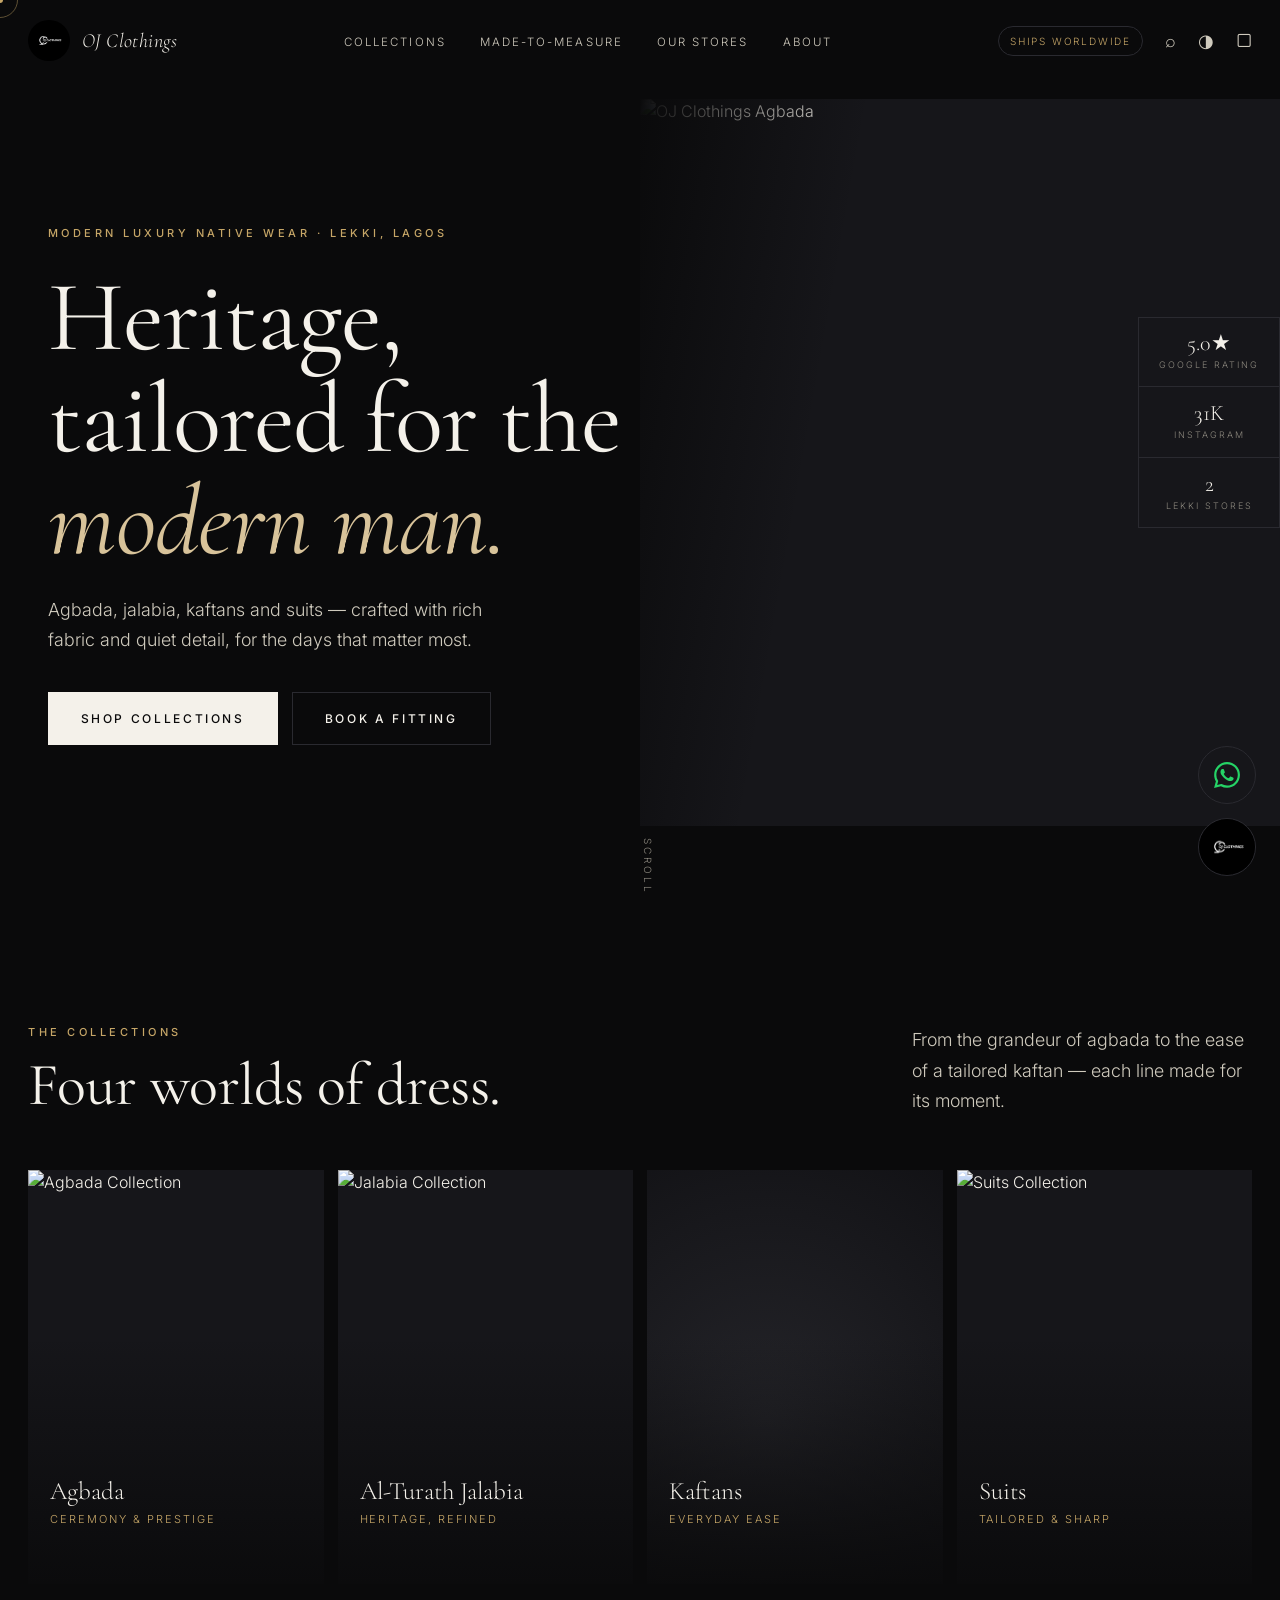
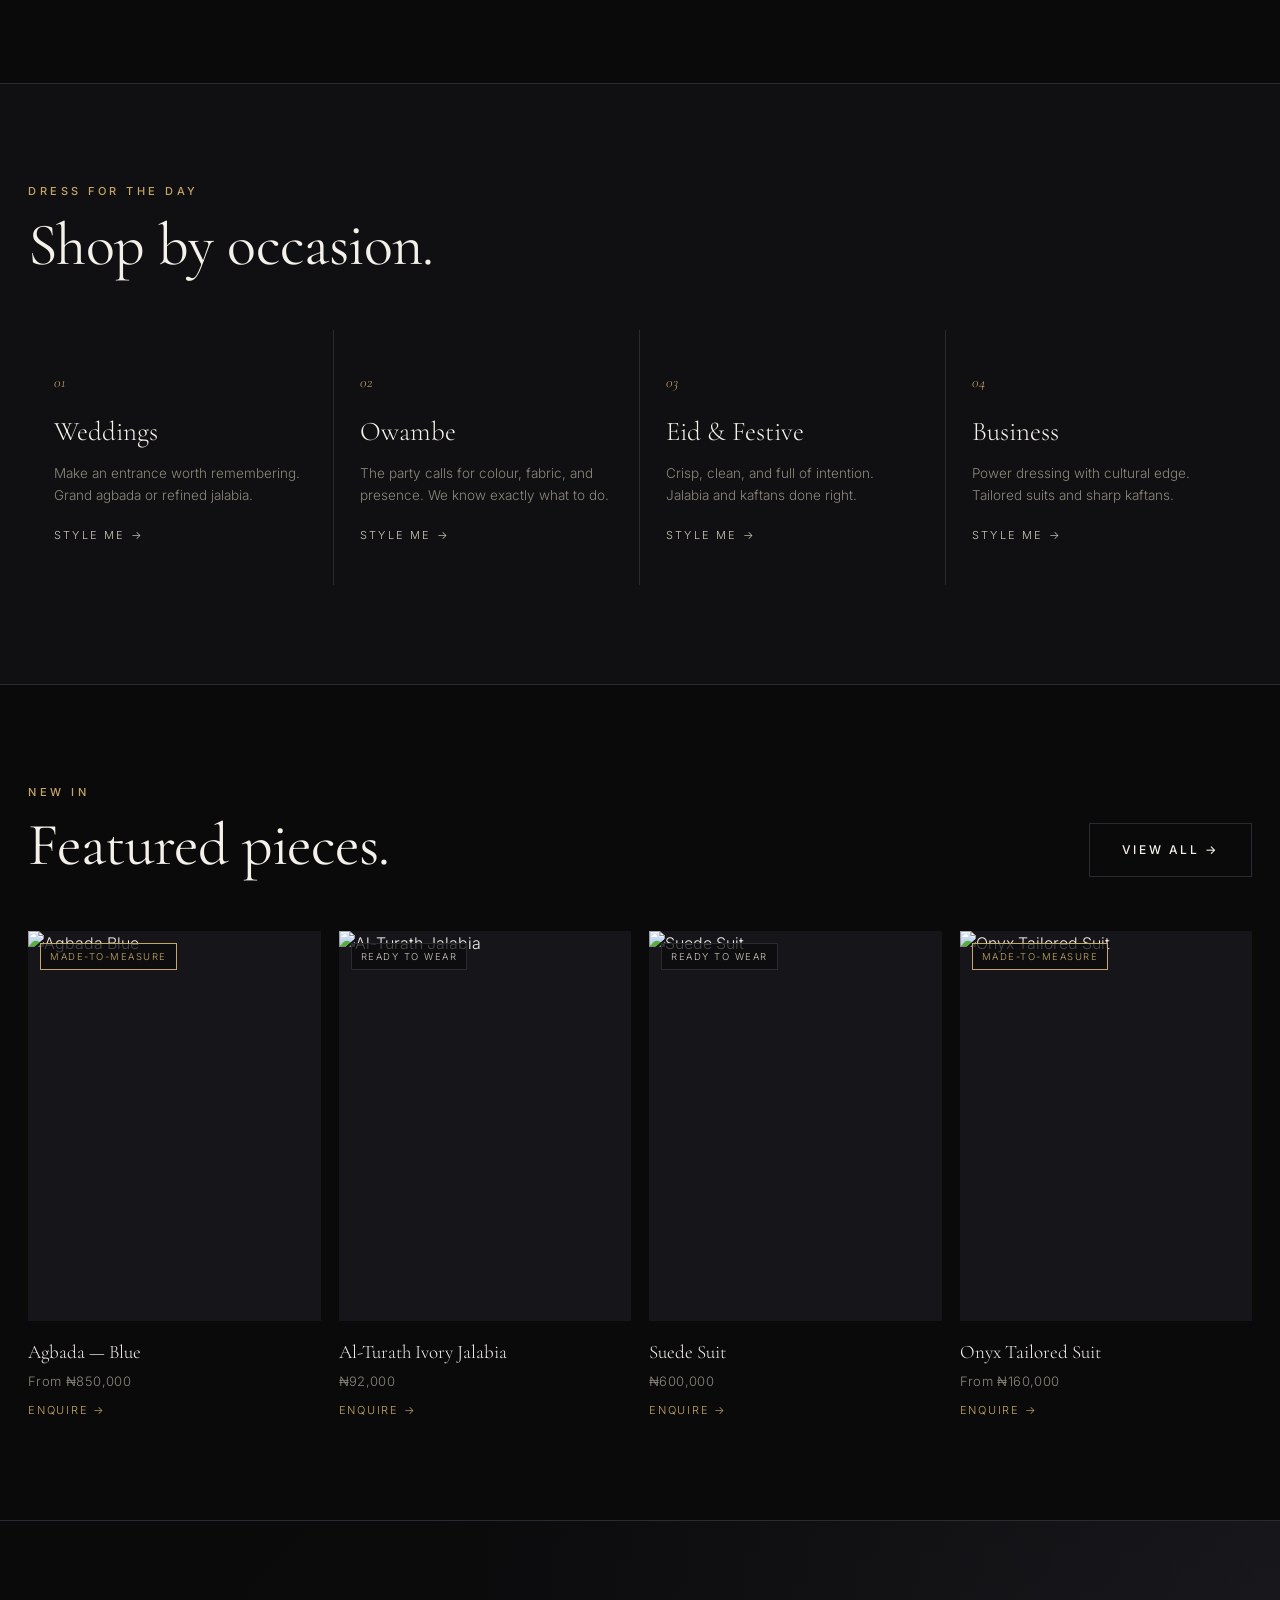
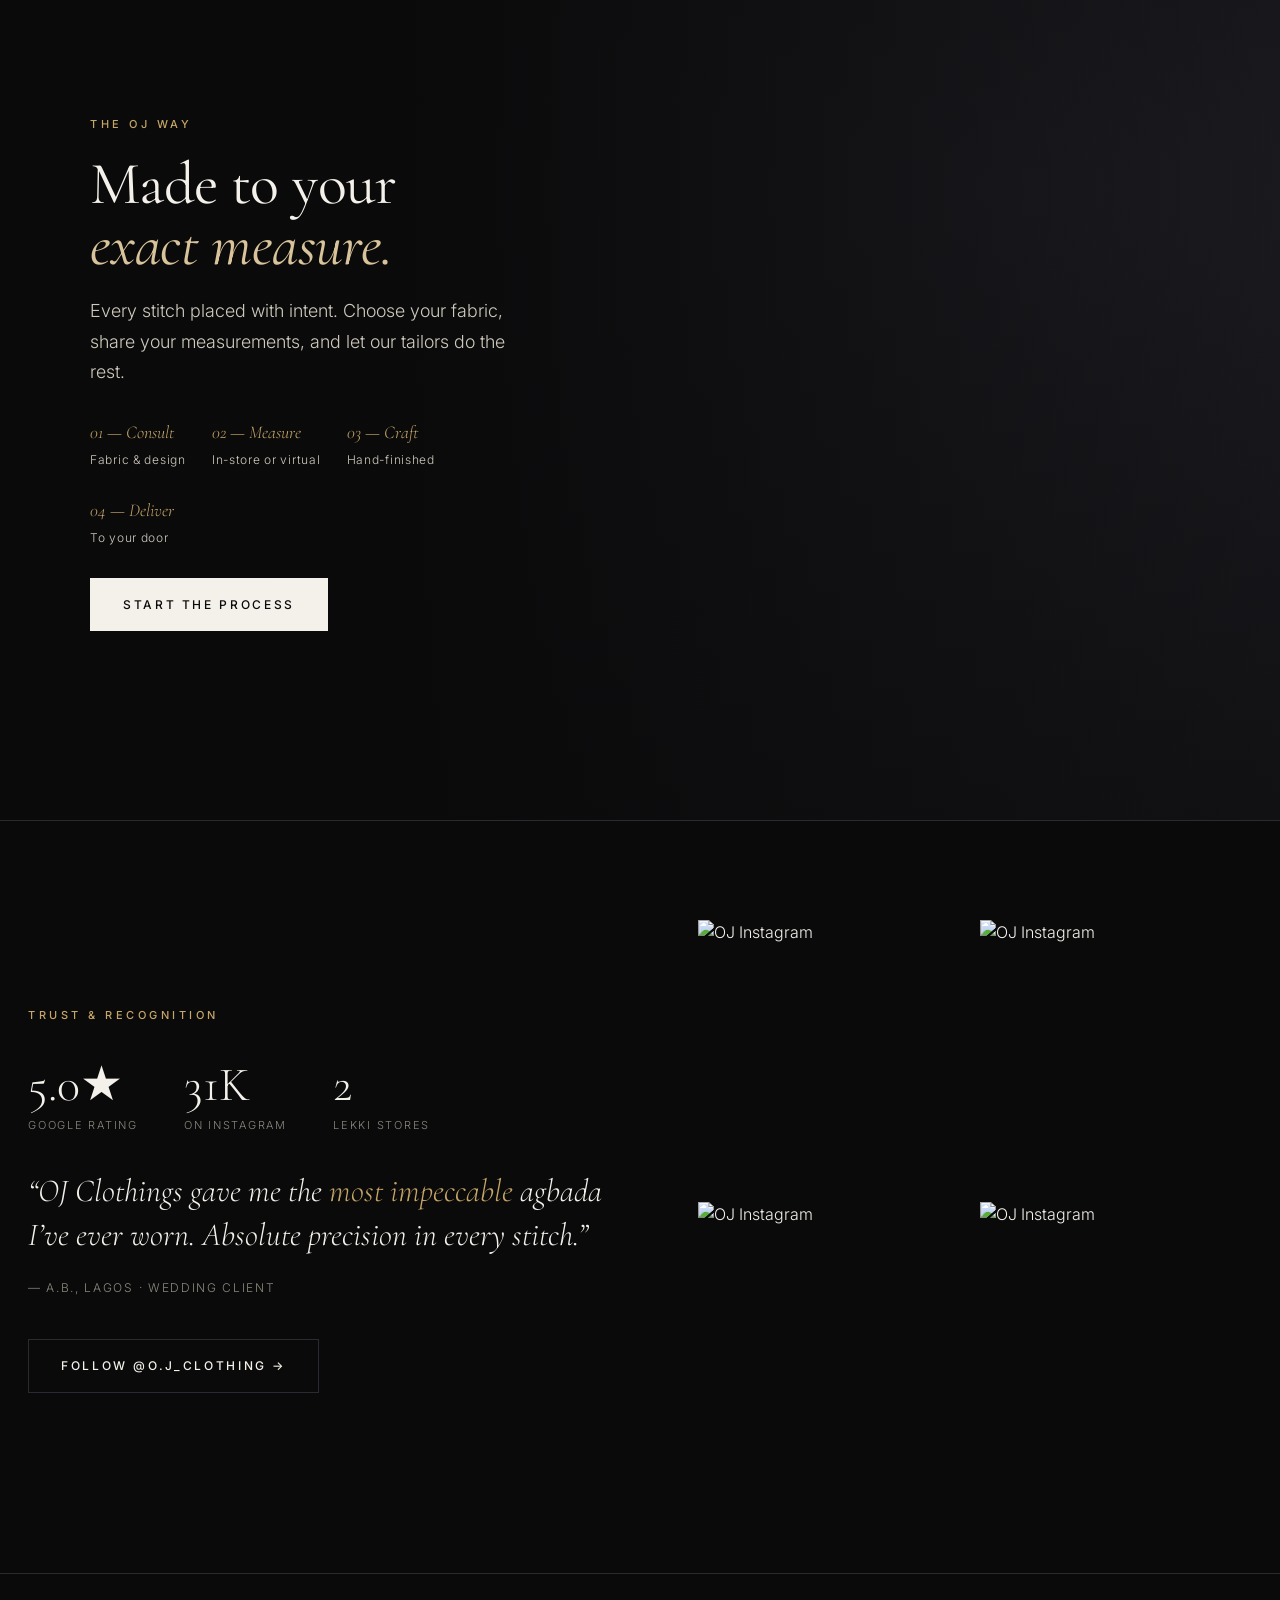
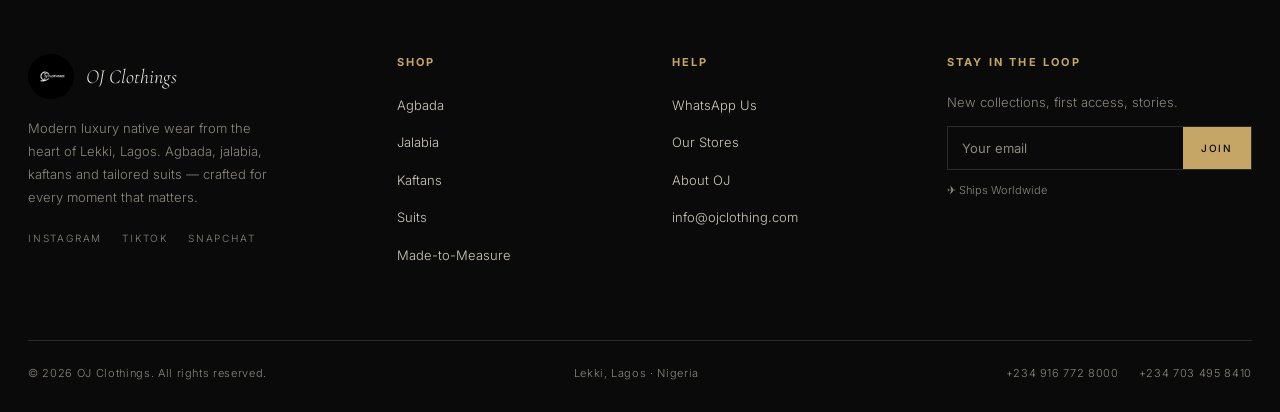
==== index.html @ 998f2cbc "fix: correct TikTok handle and add WhatsApp fallback for OJ - TikTok handle was wrong everywhere (@o" ====
﻿<!DOCTYPE html>
<html lang="en">
<head>
<meta charset="utf-8">
<meta name="viewport" content="width=device-width,initial-scale=1">
<title>OJ Clothings — Heritage, Tailored for the Modern Man</title>
<meta name="description" content="OJ Clothings — modern luxury native wear. Agbada, jalabia, kaftans and tailored suits. Two homes in Lekki. Shipping worldwide.">
<link rel="icon" href="assets/img/logo.jpg">
<link rel="preconnect" href="https://fonts.googleapis.com">
<link rel="preconnect" href="https://fonts.gstatic.com" crossorigin>
<link href="https://fonts.googleapis.com/css2?family=Cormorant+Garamond:ital,wght@0,300;0,400;0,500;1,300;1,400;1,500&family=Inter:wght@300;400;500&display=swap" rel="stylesheet">
<link rel="stylesheet" href="assets/css/global.css">
<style>

/* ---- Hero ---- */
.hero{min-height:100vh;position:relative;display:grid;grid-template-columns:1fr 1fr;overflow:hidden}
.hero-content{
  position:relative;z-index:2;
  display:flex;flex-direction:column;justify-content:flex-end;
  padding:clamp(100px,14vh,160px) 0 clamp(60px,9vh,100px) 28px;
  padding-left:max(28px,calc((100vw - 1280px)/2 + 28px));
}
.hero-content .eyebrow{margin-bottom:24px;animation:fadeUp .9s var(--ease) .3s both}
.hero h1{animation:fadeUp 1s var(--ease) .45s both}
.hero h1 em{font-style:italic;color:var(--champagne-soft)}
.hero .lead{max-width:480px;margin-top:22px;animation:fadeUp .9s var(--ease) .6s both}
.hero-cta{display:flex;gap:14px;margin-top:36px;flex-wrap:wrap;animation:fadeUp .8s var(--ease) .75s both}
.hero-media{position:relative;overflow:hidden;background:var(--charcoal)}
.hero-media img{width:100%;height:100%;object-fit:cover;animation:heroImgIn 1.4s var(--ease) .2s both}
@keyframes heroImgIn{from{transform:scale(1.08);opacity:.6}to{transform:scale(1);opacity:1}}
.hero-media::after{content:'';position:absolute;inset:0;background:linear-gradient(100deg,var(--obsidian) 0%,transparent 30%)}
.hero-stats{
  position:absolute;top:30%;right:0;z-index:3;
  display:flex;flex-direction:column;gap:1px;
  border:1px solid var(--line);
  animation:fadeLeft .9s var(--ease) 1s both;
}
.hero-stat{padding:14px 20px;border-bottom:1px solid var(--line);text-align:center}
.hero-stat:last-child{border-bottom:none}
.hero-stat .n{font-family:var(--serif);font-size:22px;line-height:1}
.hero-stat .l{font-size:9px;letter-spacing:.22em;text-transform:uppercase;color:var(--muted);margin-top:4px}
.scrollcue{
  position:absolute;bottom:30px;left:50%;transform:translateX(-50%);z-index:3;
  font-size:10px;letter-spacing:.3em;text-transform:uppercase;color:var(--muted);
  writing-mode:vertical-rl;
  animation:fadeUp .8s ease 1.2s both;
}

@keyframes fadeUp{from{opacity:0;transform:translateY(28px)}to{opacity:1;transform:none}}
@keyframes fadeLeft{from{opacity:0;transform:translateX(28px)}to{opacity:1;transform:none}}

/* ---- Collections Grid ---- */
.col-grid{display:grid;grid-template-columns:repeat(4,1fr);gap:14px}
.col-card{position:relative;aspect-ratio:3/4.2;overflow:hidden;cursor:pointer;background:var(--charcoal);display:block}
.col-card img{width:100%;height:100%;object-fit:cover;transition:1.1s var(--ease)}
.col-card .ph{width:100%;height:100%;position:absolute;inset:0}
.col-card:hover img{transform:scale(1.06)}
.col-card::after{content:'';position:absolute;inset:0;background:linear-gradient(180deg,transparent 40%,rgba(10,10,11,.92));z-index:1}
.col-meta{position:absolute;left:22px;bottom:22px;z-index:2}
.col-meta .n{font-family:var(--serif);font-size:25px;line-height:1.1}
.col-meta .s{font-size:11px;letter-spacing:.18em;text-transform:uppercase;color:var(--champagne);margin-top:6px}
.col-meta .arrow{margin-top:14px;font-size:12px;letter-spacing:.2em;text-transform:uppercase;color:var(--bone-dim);opacity:0;transform:translateX(-8px);transition:.5s var(--ease)}
.col-card:hover .col-meta .arrow{opacity:1;transform:none}
.ph-grad-1{background:radial-gradient(130% 100% at 30% 20%,#2a2a30,#101012)}
.ph-grad-2{background:radial-gradient(130% 100% at 70% 30%,#27262b,#0d0d10)}
.ph-grad-3{background:radial-gradient(130% 100% at 40% 60%,#242429,#0c0c0f)}
.ph-grad-4{background:radial-gradient(130% 100% at 60% 40%,#202025,#0b0b0e)}

/* ---- Occasion ---- */
.occasion{background:var(--obsidian-2);border-top:1px solid var(--line);border-bottom:1px solid var(--line)}
.occ-grid{display:grid;grid-template-columns:repeat(4,1fr)}
.occ{padding:40px 26px;border-right:1px solid var(--line);transition:.5s var(--ease);cursor:pointer}
.occ:last-child{border-right:none}
.occ:hover{background:var(--charcoal)}
.occ .num{font-family:var(--serif);font-size:15px;color:var(--champagne);font-style:italic}
.occ .t{font-family:var(--serif);font-size:27px;margin:16px 0 10px}
.occ p{font-size:13.5px;color:var(--muted);min-height:46px}
.occ .go{margin-top:18px;font-size:11px;letter-spacing:.2em;text-transform:uppercase;color:var(--bone-dim)}

/* ---- Products ---- */
.prod-grid{display:grid;grid-template-columns:repeat(4,1fr);gap:18px}
.prod{cursor:pointer}
.prod-img{aspect-ratio:3/4;overflow:hidden;background:var(--charcoal);position:relative}
.prod-img img{width:100%;height:100%;object-fit:cover;transition:1s var(--ease)}
.prod-img .ph{width:100%;height:100%;position:absolute;inset:0}
.prod:hover .prod-img img{transform:scale(1.05)}
.tag{position:absolute;top:12px;left:12px;z-index:2;font-size:9.5px;letter-spacing:.16em;text-transform:uppercase;padding:5px 9px;background:rgba(10,10,11,.75);border:1px solid var(--line)}
.tag.custom{color:var(--champagne);border-color:var(--champagne)}
.tag.rtw{color:var(--bone-dim)}
.prod .pn{font-family:var(--serif);font-size:19px;margin-top:16px}
.prod .pp{font-size:13px;color:var(--muted);margin-top:4px;letter-spacing:.03em}
.prod .plink{font-size:11px;letter-spacing:.16em;text-transform:uppercase;color:var(--champagne);margin-top:10px;display:inline-block;transition:.3s}
.prod:hover .plink{color:var(--champagne-soft)}

/* ---- MTM Strip ---- */
.mtm{position:relative;overflow:hidden;border-top:1px solid var(--line);border-bottom:1px solid var(--line)}
.mtm-bg{position:absolute;inset:0;background:radial-gradient(140% 120% at 80% 30%,#23232a,#0a0a0b);z-index:0}
.mtm-bg-img{position:absolute;inset:0;object-fit:cover;width:100%;height:100%;opacity:.12}
.mtm::after{content:'';position:absolute;inset:0;background:linear-gradient(90deg,rgba(10,10,11,.98) 32%,rgba(10,10,11,.3));z-index:1}
.mtm-in{position:relative;z-index:2;padding:clamp(50px,8vw,90px);max-width:620px}
.mtm-in h2{margin:18px 0 20px}
.mtm-steps{display:flex;gap:26px;margin:30px 0;flex-wrap:wrap}
.mtm-step .k{font-family:var(--serif);font-style:italic;color:var(--champagne);font-size:18px}
.mtm-step .v{font-size:12px;letter-spacing:.06em;color:var(--bone-dim);margin-top:4px}

/* ---- Proof ---- */
.proof{display:grid;grid-template-columns:1.1fr 1fr;gap:60px;align-items:center}
.proof-stats{display:flex;gap:46px;margin:34px 0;flex-wrap:wrap}
.stat .big{font-family:var(--serif);font-size:48px;line-height:1}
.stat .lab{font-size:11px;letter-spacing:.16em;text-transform:uppercase;color:var(--muted);margin-top:8px}
.quote{font-family:var(--serif);font-style:italic;font-size:clamp(22px,2.6vw,32px);line-height:1.4}
.quote .mk{color:var(--champagne)}
.quote-by{font-size:12px;letter-spacing:.14em;text-transform:uppercase;color:var(--muted);margin-top:20px}
.ig-grid{display:grid;grid-template-columns:repeat(2,1fr);gap:10px}
.ig-grid a{display:block;aspect-ratio:1;overflow:hidden;position:relative}
.ig-grid a img{width:100%;height:100%;object-fit:cover;transition:.8s var(--ease)}
.ig-grid a:hover img{transform:scale(1.08)}
.ig-grid .ig-ph{aspect-ratio:1;background:var(--graphite)}
.ig-grid .ig-ph:nth-child(1){background:radial-gradient(circle at 30% 30%,#2a2a30,#111)}
.ig-grid .ig-ph:nth-child(2){background:radial-gradient(circle at 70% 40%,#26262c,#0e0e11)}
.ig-grid .ig-ph:nth-child(3){background:radial-gradient(circle at 40% 60%,#242429,#0d0d10)}
.ig-grid .ig-ph:nth-child(4){background:radial-gradient(circle at 60% 50%,#202026,#0b0b0e)}

/* ---- Mobile ---- */
@media(max-width:1000px){
  .hero{grid-template-columns:1fr}
  .hero-media{display:none}
  .hero-content{padding-right:28px;min-height:100vh}
  .col-grid,.prod-grid{grid-template-columns:repeat(2,1fr)}
  .occ-grid{grid-template-columns:repeat(2,1fr)}
  .occ:nth-child(2){border-right:none}
  .occ{border-bottom:1px solid var(--line)}
  .proof{grid-template-columns:1fr;gap:40px}
}
@media(max-width:640px){
  .col-grid,.prod-grid{grid-template-columns:1fr 1fr}
  .hero-cta{flex-direction:column}
  .hero-cta .btn{width:100%;justify-content:center}
  .proof-stats{gap:28px}
}
</style>
</head>
<body>

<div id="curtain"></div>
<div id="progress-bar"></div>
<div class="cursor-dot"></div>
<div class="cursor-ring"></div>

<!-- NAV -->
<header class="nav" id="nav">
  <a class="nav-logo" href="index.html">
    <img src="assets/img/logo.jpg" alt="OJ Clothings" class="logo-img loaded">
    <span class="name">OJ Clothings</span>
  </a>
  <nav>
    <ul class="nav-links">
      <li><a href="collections.html">Collections</a></li>
      <li><a href="made-to-measure.html">Made-to-Measure</a></li>
      <li><a href="stores.html">Our Stores</a></li>
      <li><a href="about.html">About</a></li>
    </ul>
  </nav>
  <div class="nav-right">
    <span class="nav-ship">Ships Worldwide</span>
    <span class="nav-icon" title="Search / Enquire" onclick="openOJ()">&#x2315;</span>
    <span class="nav-icon" title="Toggle theme" onclick="toggleTheme()">&#x25D1;</span>
    <span class="nav-icon" title="Enquire" onclick="askOJ('I want to place an order or enquire about a piece')">&#x25A2;</span>
    <button class="burger" onclick="toggleMenu()"><span></span><span></span><span></span></button>
  </div>
</header>

<!-- HERO -->
<section class="hero" id="top">
  <div class="hero-content wrap" style="grid-column:unset;max-width:none">
    <span class="eyebrow">Modern Luxury Native Wear &middot; Lekki, Lagos</span>
    <h1 class="display">Heritage,<br>tailored for the<br><em>modern man.</em></h1>
    <p class="lead">Agbada, jalabia, kaftans and suits — crafted with rich fabric and quiet detail, for the days that matter most.</p>
    <div class="hero-cta">
      <a href="collections.html" class="btn btn-solid">Shop Collections</a>
      <a href="made-to-measure.html" class="btn btn-ghost">Book a Fitting</a>
    </div>
  </div>
  <div class="hero-media">
    <img src="https://qchvsaqdpwsicklrmfux.supabase.co/storage/v1/object/public/product-images/xuieschu0h-1779309136377.jpeg" alt="OJ Clothings Agbada" loading="eager">
    <div class="hero-stats">
      <div class="hero-stat"><div class="n">5.0&#9733;</div><div class="l">Google Rating</div></div>
      <div class="hero-stat"><div class="n">31K</div><div class="l">Instagram</div></div>
      <div class="hero-stat"><div class="n">2</div><div class="l">Lekki Stores</div></div>
    </div>
  </div>
  <div class="scrollcue">Scroll</div>
</section>

<!-- COLLECTIONS -->
<section id="collections">
  <div class="wrap">
    <div class="sec-head reveal">
      <div>
        <span class="eyebrow">The Collections</span>
        <h2 class="display">Four worlds of dress.</h2>
      </div>
      <p class="lead" style="max-width:340px">From the grandeur of agbada to the ease of a tailored kaftan — each line made for its moment.</p>
    </div>
    <div class="col-grid stagger">
      <a class="col-card reveal" href="collections.html?cat=agbada">
        <img src="https://qchvsaqdpwsicklrmfux.supabase.co/storage/v1/object/public/product-images/xuieschu0h-1779309136377.jpeg" alt="Agbada Collection" loading="lazy">
        <div class="col-meta"><div class="n">Agbada</div><div class="s">Ceremony &amp; prestige</div><div class="arrow">Explore &#x2192;</div></div>
      </a>
      <a class="col-card reveal" href="collections.html?cat=jalabia">
        <img src="https://qchvsaqdpwsicklrmfux.supabase.co/storage/v1/object/public/product-images/wfoxzxoh84d-1779288623539.jpeg" alt="Jalabia Collection" loading="lazy">
        <div class="col-meta"><div class="n">Al-Turath Jalabia</div><div class="s">Heritage, refined</div><div class="arrow">Explore &#x2192;</div></div>
      </a>
      <a class="col-card reveal" href="collections.html?cat=kaftan">
        <div class="ph ph-grad-3"></div>
        <div class="col-meta"><div class="n">Kaftans</div><div class="s">Everyday ease</div><div class="arrow">Explore &#x2192;</div></div>
      </a>
      <a class="col-card reveal" href="collections.html?cat=suits">
        <img src="https://qchvsaqdpwsicklrmfux.supabase.co/storage/v1/object/public/product-images/p2qfy0laj58-1779307340349.jpeg" alt="Suits Collection" loading="lazy">
        <div class="col-meta"><div class="n">Suits</div><div class="s">Tailored &amp; sharp</div><div class="arrow">Explore &#x2192;</div></div>
      </a>
    </div>
  </div>
</section>

<!-- OCCASION -->
<section class="occasion">
  <div class="wrap">
    <div class="sec-head reveal">
      <div><span class="eyebrow">Dress for the Day</span><h2 class="display">Shop by occasion.</h2></div>
    </div>
    <div class="occ-grid">
      <div class="occ reveal" onclick="askOJ('What should I wear to a Nigerian wedding?')">
        <div class="num">01</div>
        <div class="t">Weddings</div>
        <p>Make an entrance worth remembering. Grand agbada or refined jalabia.</p>
        <div class="go">Style me &#x2192;</div>
      </div>
      <div class="occ reveal" onclick="askOJ('What should I wear to an owambe party?')">
        <div class="num">02</div>
        <div class="t">Owambe</div>
        <p>The party calls for colour, fabric, and presence. We know exactly what to do.</p>
        <div class="go">Style me &#x2192;</div>
      </div>
      <div class="occ reveal" onclick="askOJ('What should I wear for Eid or a festive occasion?')">
        <div class="num">03</div>
        <div class="t">Eid &amp; Festive</div>
        <p>Crisp, clean, and full of intention. Jalabia and kaftans done right.</p>
        <div class="go">Style me &#x2192;</div>
      </div>
      <div class="occ reveal" onclick="askOJ('What should I wear to a business meeting or formal event?')">
        <div class="num">04</div>
        <div class="t">Business</div>
        <p>Power dressing with cultural edge. Tailored suits and sharp kaftans.</p>
        <div class="go">Style me &#x2192;</div>
      </div>
    </div>
  </div>
</section>

<!-- FEATURED PRODUCTS -->
<section>
  <div class="wrap">
    <div class="sec-head reveal">
      <div>
        <span class="eyebrow">New In</span>
        <h2 class="display">Featured pieces.</h2>
      </div>
      <a href="collections.html" class="btn btn-ghost">View All &#x2192;</a>
    </div>
    <div class="prod-grid stagger">
      <div class="prod reveal" data-id="agbada-blue" onclick="openProduct(this)">
        <div class="prod-img">
          <img src="https://qchvsaqdpwsicklrmfux.supabase.co/storage/v1/object/public/product-images/xuieschu0h-1779309136377.jpeg" alt="Agbada Blue" loading="lazy">
          <div class="tag custom">Made-to-Measure</div>
        </div>
        <div class="pn">Agbada &mdash; Blue</div>
        <div class="pp">From &#x20A6;850,000</div>
        <div class="plink">Enquire &#x2192;</div>
      </div>
      <div class="prod reveal" data-id="jalabia-ivory" onclick="openProduct(this)">
        <div class="prod-img">
          <img src="https://qchvsaqdpwsicklrmfux.supabase.co/storage/v1/object/public/product-images/wfoxzxoh84d-1779288623539.jpeg" alt="Al-Turath Jalabia" loading="lazy">
          <div class="tag rtw">Ready to Wear</div>
        </div>
        <div class="pn">Al-Turath Ivory Jalabia</div>
        <div class="pp">&#x20A6;92,000</div>
        <div class="plink">Enquire &#x2192;</div>
      </div>
      <div class="prod reveal" data-id="suede-suit" onclick="openProduct(this)">
        <div class="prod-img">
          <img src="https://qchvsaqdpwsicklrmfux.supabase.co/storage/v1/object/public/product-images/fw34el340qt-1779291829261.jpeg" alt="Suede Suit" loading="lazy">
          <div class="tag rtw">Ready to Wear</div>
        </div>
        <div class="pn">Suede Suit</div>
        <div class="pp">&#x20A6;600,000</div>
        <div class="plink">Enquire &#x2192;</div>
      </div>
      <div class="prod reveal" data-id="onyx-suit" onclick="openProduct(this)">
        <div class="prod-img">
          <img src="https://qchvsaqdpwsicklrmfux.supabase.co/storage/v1/object/public/product-images/p2qfy0laj58-1779307340349.jpeg" alt="Onyx Tailored Suit" loading="lazy">
          <div class="tag custom">Made-to-Measure</div>
        </div>
        <div class="pn">Onyx Tailored Suit</div>
        <div class="pp">From &#x20A6;160,000</div>
        <div class="plink">Enquire &#x2192;</div>
      </div>
    </div>
  </div>
</section>

<!-- MTM STRIP -->
<section class="mtm">
  <div class="mtm-bg"></div>
  <div class="mtm-in reveal">
    <span class="eyebrow">The OJ Way</span>
    <h2 class="display">Made to your<br><em style="color:var(--champagne-soft)">exact measure.</em></h2>
    <p class="lead">Every stitch placed with intent. Choose your fabric, share your measurements, and let our tailors do the rest.</p>
    <div class="mtm-steps">
      <div class="mtm-step"><div class="k">01 &mdash; Consult</div><div class="v">Fabric &amp; design</div></div>
      <div class="mtm-step"><div class="k">02 &mdash; Measure</div><div class="v">In-store or virtual</div></div>
      <div class="mtm-step"><div class="k">03 &mdash; Craft</div><div class="v">Hand-finished</div></div>
      <div class="mtm-step"><div class="k">04 &mdash; Deliver</div><div class="v">To your door</div></div>
    </div>
    <a href="made-to-measure.html" class="btn btn-solid">Start the Process</a>
  </div>
</section>

<!-- SOCIAL PROOF -->
<section>
  <div class="wrap">
    <div class="proof">
      <div class="reveal-left">
        <span class="eyebrow">Trust &amp; Recognition</span>
        <div class="proof-stats">
          <div class="stat"><div class="big">5.0&#9733;</div><div class="lab">Google Rating</div></div>
          <div class="stat"><div class="big">31K</div><div class="lab">On Instagram</div></div>
          <div class="stat"><div class="big">2</div><div class="lab">Lekki Stores</div></div>
        </div>
        <blockquote class="quote">&ldquo;OJ Clothings gave me the <span class="mk">most impeccable</span> agbada I&rsquo;ve ever worn. Absolute precision in every stitch.&rdquo;</blockquote>
        <p class="quote-by">— A.B., Lagos &middot; Wedding client</p>
        <div style="margin-top:32px">
          <a href="https://www.instagram.com/o.j_clothing/" target="_blank" class="btn btn-ghost" style="margin-top:10px">Follow @o.j_clothing &#x2192;</a>
        </div>
      </div>
      <div class="reveal-right">
        <div class="ig-grid">
          <a href="https://www.instagram.com/o.j_clothing/" target="_blank">
            <img src="https://qchvsaqdpwsicklrmfux.supabase.co/storage/v1/object/public/product-images/xuieschu0h-1779309136377.jpeg" alt="OJ Instagram" loading="lazy">
          </a>
          <a href="https://www.instagram.com/o.j_clothing/" target="_blank">
            <img src="https://qchvsaqdpwsicklrmfux.supabase.co/storage/v1/object/public/product-images/p2qfy0laj58-1779307340349.jpeg" alt="OJ Instagram" loading="lazy">
          </a>
          <a href="https://www.instagram.com/o.j_clothing/" target="_blank">
            <img src="https://qchvsaqdpwsicklrmfux.supabase.co/storage/v1/object/public/product-images/fw34el340qt-1779291829261.jpeg" alt="OJ Instagram" loading="lazy">
          </a>
          <a href="https://www.instagram.com/o.j_clothing/" target="_blank">
            <img src="https://qchvsaqdpwsicklrmfux.supabase.co/storage/v1/object/public/product-images/wfoxzxoh84d-1779288623539.jpeg" alt="OJ Instagram" loading="lazy">
          </a>
        </div>
      </div>
    </div>
  </div>
</section>

<!-- FOOTER -->
<footer>
  <div class="wrap">
    <div class="foot-grid">
      <div>
        <div class="foot-logo">
          <img src="assets/img/logo.jpg" alt="OJ Clothings" class="logo-img loaded">
          <span class="name">OJ Clothings</span>
        </div>
        <p class="foot-desc">Modern luxury native wear from the heart of Lekki, Lagos. Agbada, jalabia, kaftans and tailored suits — crafted for every moment that matters.</p>
        <div class="foot-social">
          <a href="https://www.instagram.com/o.j_clothing/" target="_blank">Instagram</a>
          <a href="https://www.tiktok.com/@oj_clothings" target="_blank">TikTok</a>
          <a href="https://www.snapchat.com/add/ojclothings" target="_blank">Snapchat</a>
        </div>
      </div>
      <div class="foot">
        <h4>Shop</h4>
        <ul>
          <li><a href="collections.html?cat=agbada">Agbada</a></li>
          <li><a href="collections.html?cat=jalabia">Jalabia</a></li>
          <li><a href="collections.html?cat=kaftan">Kaftans</a></li>
          <li><a href="collections.html?cat=suits">Suits</a></li>
          <li><a href="made-to-measure.html">Made-to-Measure</a></li>
        </ul>
      </div>
      <div class="foot">
        <h4>Help</h4>
        <ul>
          <li><a href="https://wa.me/2349167728000" target="_blank">WhatsApp Us</a></li>
          <li><a href="stores.html">Our Stores</a></li>
          <li><a href="about.html">About OJ</a></li>
          <li><a href="mailto:info@ojclothing.com">info@ojclothing.com</a></li>
        </ul>
      </div>
      <div class="foot">
        <h4>Stay in the loop</h4>
        <p style="font-size:13px;color:var(--muted);margin-bottom:4px">New collections, first access, stories.</p>
        <div class="news">
          <input type="email" placeholder="Your email">
          <button onclick="askOJ('I want to join the OJ newsletter')">Join</button>
        </div>
        <p style="font-size:11px;color:var(--muted);margin-top:12px">&#x2708; Ships Worldwide</p>
      </div>
    </div>
    <div class="foot-bottom">
      <p>&copy; 2026 OJ Clothings. All rights reserved.</p>
      <p>Lekki, Lagos &middot; Nigeria</p>
      <div style="display:flex;gap:20px">
        <a href="tel:+2349167728000">+234 916 772 8000</a>
        <a href="tel:+2347034958410">+234 703 495 8410</a>
      </div>
    </div>
  </div>
</footer>

<!-- FABs -->
<div class="fab-cluster">
  <a class="fab fab-wa" href="https://wa.me/2349167728000?text=Hello%20OJ%20Clothings%2C%20I%27d%20like%20to%20make%20an%20enquiry" target="_blank" aria-label="WhatsApp">
    <div class="lbl">Chat on WhatsApp</div>
    <svg viewBox="0 0 24 24"><path d="M17.472 14.382c-.297-.149-1.758-.867-2.03-.967-.273-.099-.471-.148-.67.15-.197.297-.767.966-.94 1.164-.173.199-.347.223-.644.075-.297-.15-1.255-.463-2.39-1.475-.883-.788-1.48-1.761-1.653-2.059-.173-.297-.018-.458.13-.606.134-.133.298-.347.446-.52.149-.174.198-.298.298-.497.099-.198.05-.371-.025-.52-.075-.149-.669-1.612-.916-2.207-.242-.579-.487-.5-.669-.51-.173-.008-.371-.01-.57-.01-.198 0-.52.074-.792.372-.272.297-1.04 1.016-1.04 2.479 0 1.462 1.065 2.875 1.213 3.074.149.198 2.096 3.2 5.077 4.487.709.306 1.262.489 1.694.625.712.227 1.36.195 1.871.118.571-.085 1.758-.719 2.006-1.413.248-.694.248-1.289.173-1.413-.074-.124-.272-.198-.57-.347m-5.421 7.403h-.004a9.87 9.87 0 01-5.031-1.378l-.361-.214-3.741.982.998-3.648-.235-.374a9.86 9.86 0 01-1.51-5.26c.001-5.45 4.436-9.884 9.888-9.884 2.64 0 5.122 1.03 6.988 2.898a9.825 9.825 0 012.893 6.994c-.003 5.45-4.437 9.884-9.885 9.884m8.413-18.297A11.815 11.815 0 0012.05 0C5.495 0 .16 5.335.157 11.892c0 2.096.547 4.142 1.588 5.945L.057 24l6.305-1.654a11.882 11.882 0 005.683 1.448h.005c6.554 0 11.89-5.335 11.893-11.893a11.821 11.821 0 00-3.48-8.413z"/></svg>
  </a>
  <div class="fab fab-oj" onclick="openOJ()" aria-label="OJ Concierge">
    <div class="lbl">OJ Concierge</div>
    <img src="assets/img/logo.jpg" alt="OJ">
  </div>
</div>

<!-- OJ CONCIERGE -->
<div class="oj-panel">
  <div class="oj-head">
    <div class="av"><img src="assets/img/logo.jpg" alt="OJ"></div>
    <div><div class="nm">OJ Concierge</div><div class="st">Online · Ready to assist</div></div>
    <button class="x" onclick="closeOJ()">&#x2715;</button>
  </div>
  <div class="oj-body">
    <div class="msg oj">Welcome to OJ Clothings. I&rsquo;m here to help you find the perfect piece — whether it&rsquo;s ready-to-wear or fully bespoke.</div>
    <div class="msg oj">What can I help you with today?</div>
  </div>
  <div class="oj-chips">
    <button class="chip" onclick="askOJ('Tell me about the Agbada collection')">Agbada</button>
    <button class="chip" onclick="askOJ('Tell me about the Jalabia collection')">Jalabia</button>
    <button class="chip" onclick="askOJ('What are your prices?')">Pricing</button>
    <button class="chip" onclick="askOJ('How does made-to-measure work?')">MTM</button>
    <button class="chip" onclick="askOJ('Where are your stores?')">Stores</button>
    <button class="chip" onclick="askOJ('Do you ship worldwide?')">Shipping</button>
  </div>
  <div class="oj-input">
    <input type="text" placeholder="Ask about collections, sizing, orders…">
    <button onclick="sendOJ()">Send</button>
  </div>
  <p class="oj-note">For orders &amp; custom quotes, <a href="https://wa.me/2349167728000" target="_blank">chat our team on WhatsApp</a>.</p>
</div>

<!-- MOBILE NAV -->
<div class="mob-overlay"></div>
<div class="mob-nav">
  <button class="mob-close">&#x2715;</button>
  <ul>
    <li><a href="collections.html">Collections</a></li>
    <li><a href="made-to-measure.html">Made-to-Measure</a></li>
    <li><a href="stores.html">Our Stores</a></li>
    <li><a href="about.html">About</a></li>
    <li><a href="mailto:info@ojclothing.com">Contact</a></li>
  </ul>
  <a href="https://wa.me/2349167728000?text=Hello%20OJ%20Clothings%2C%20I%27d%20like%20to%20book%20a%20fitting" target="_blank" class="btn btn-solid mob-wa">Book a Fitting</a>
</div>

<script src="assets/js/main.js"></script>
</body>
</html>
---- assets/css/global.css ----
/* ================================================================
   OJ CLOTHINGS — GLOBAL STYLESHEET
   Modern Luxury Nigerian Menswear · Lekki, Lagos
   ================================================================ */

/* ---- Design Tokens ---- */
:root {
  --obsidian:       #0a0a0b;
  --obsidian-2:     #101012;
  --charcoal:       #16161a;
  --graphite:       #1f1f24;
  --line:           #2a2a30;
  --bone:           #f4f1ea;
  --bone-dim:       #cfcabd;
  --muted:          #8c887e;
  --champagne:      #c6a667;
  --champagne-soft: #d8c39a;
  --wa:             #25d366;

  --serif: "Cormorant Garamond", Georgia, serif;
  --sans:  "Inter", "Helvetica Neue", Arial, sans-serif;

  --maxw: 1280px;
  --ease:    cubic-bezier(.22,.61,.36,1);
  --ease-in: cubic-bezier(.4,0,1,1);
  --ease-out:cubic-bezier(0,0,.2,1);
}

/* ---- Reset ---- */
*,*::before,*::after{box-sizing:border-box;margin:0;padding:0}
html{scroll-behavior:smooth;-webkit-text-size-adjust:100%}
@keyframes __pageIn{from{opacity:0}to{opacity:1}}
body{
  background:var(--obsidian);
  color:var(--bone);
  font-family:var(--sans);
  font-weight:300;
  line-height:1.6;
  -webkit-font-smoothing:antialiased;
  -moz-osx-font-smoothing:grayscale;
  overflow-x:hidden;
  animation:__pageIn .65s ease both;
}
body.page-out{opacity:0;transition:opacity .4s ease;animation:none}
img{display:block;max-width:100%;height:auto}
a{color:inherit;text-decoration:none}
button{font-family:inherit;cursor:pointer}
input,textarea,select{font-family:inherit}

/* ================================================================
   PAGE TRANSITION CURTAIN — hidden by default, JS activates it
   ================================================================ */
#curtain{
  position:fixed;inset:0;
  background:var(--obsidian);
  z-index:9999;
  pointer-events:none;
  opacity:0;
  transition:opacity .45s var(--ease);
}
#curtain.active{opacity:1}

/* Logo images */
.logo-img{border-radius:50%}

/* ================================================================
   CUSTOM CURSOR
   ================================================================ */
.cursor-dot{
  position:fixed;width:6px;height:6px;
  background:var(--champagne);border-radius:50%;
  pointer-events:none;z-index:9998;
  transform:translate(-50%,-50%);
  transition:opacity .2s,background .3s;
  will-change:left,top;
}
.cursor-ring{
  position:fixed;width:36px;height:36px;
  border:1px solid rgba(198,166,103,.45);
  border-radius:50%;pointer-events:none;z-index:9997;
  transform:translate(-50%,-50%);
  transition:width .35s var(--ease),height .35s var(--ease),
             border-color .35s,background .35s,opacity .3s;
  will-change:left,top;
}
.cursor-ring.hover{
  width:64px;height:64px;
  border-color:var(--champagne);
  background:rgba(198,166,103,.06);
}
@media(hover:none){.cursor-dot,.cursor-ring{display:none}}

/* ================================================================
   LAYOUT
   ================================================================ */
.wrap{max-width:var(--maxw);margin:0 auto;padding:0 28px}
section{padding:clamp(70px,11vh,140px) 0}

/* ================================================================
   TYPOGRAPHY
   ================================================================ */
.eyebrow{
  font-family:var(--sans);
  font-size:11px;font-weight:500;
  letter-spacing:.32em;text-transform:uppercase;
  color:var(--champagne);
}
.display{
  font-family:var(--serif);
  font-weight:400;line-height:1.02;letter-spacing:-.01em;
}
h1.display{font-size:clamp(44px,8vw,100px)}
h2.display{font-size:clamp(34px,5vw,60px)}
h3.display{font-size:clamp(22px,3vw,34px)}
.lead{font-size:clamp(15px,1.4vw,18px);color:var(--bone-dim);font-weight:300;line-height:1.7}
.small{font-size:13px;letter-spacing:.04em;color:var(--muted)}

/* ================================================================
   BUTTONS
   ================================================================ */
.btn{
  display:inline-flex;align-items:center;gap:.6em;
  font-size:12px;letter-spacing:.22em;text-transform:uppercase;
  font-weight:500;padding:16px 32px;
  border:1px solid transparent;cursor:pointer;
  transition:.45s var(--ease);background:none;color:var(--bone);
  position:relative;
}
.btn-solid{background:var(--bone);color:var(--obsidian)}
.btn-solid:hover{background:var(--champagne);color:var(--obsidian)}
.btn-ghost{border-color:var(--line);color:var(--bone)}
.btn-ghost:hover{border-color:var(--champagne);color:var(--champagne)}
.btn-champagne{background:var(--champagne);color:var(--obsidian);border-color:var(--champagne)}
.btn-champagne:hover{background:var(--champagne-soft)}

/* ================================================================
   SCROLL REVEAL ANIMATIONS
   ================================================================ */
.reveal{
  opacity:0;transform:translateY(32px);
  transition:opacity .9s var(--ease),transform .9s var(--ease);
}
.reveal.in{opacity:1;transform:none}

.reveal-left{
  opacity:0;transform:translateX(-32px);
  transition:opacity .9s var(--ease),transform .9s var(--ease);
}
.reveal-left.in{opacity:1;transform:none}

.reveal-right{
  opacity:0;transform:translateX(32px);
  transition:opacity .9s var(--ease),transform .9s var(--ease);
}
.reveal-right.in{opacity:1;transform:none}

.reveal-scale{
  opacity:0;transform:scale(.94);
  transition:opacity .9s var(--ease),transform .9s var(--ease);
}
.reveal-scale.in{opacity:1;transform:none}

.stagger>*{transition-delay:calc(var(--i,0)*90ms)}
.stagger>*:nth-child(1){--i:0}
.stagger>*:nth-child(2){--i:1}
.stagger>*:nth-child(3){--i:2}
.stagger>*:nth-child(4){--i:3}
.stagger>*:nth-child(5){--i:4}
.stagger>*:nth-child(6){--i:5}

/* ================================================================
   SECTION HEAD
   ================================================================ */
.sec-head{
  display:flex;justify-content:space-between;
  align-items:flex-end;gap:30px;
  margin-bottom:54px;flex-wrap:wrap;
}
.sec-head .eyebrow{margin-bottom:14px;display:block}

/* ================================================================
   PROGRESS BAR
   ================================================================ */
#progress-bar{
  position:fixed;top:0;left:0;height:1px;
  background:var(--champagne);z-index:2000;
  width:0;transition:width .1s linear;
}

/* ================================================================
   NAVIGATION
   ================================================================ */
header.nav{
  position:fixed;top:0;left:0;right:0;z-index:1000;
  display:flex;align-items:center;justify-content:space-between;
  padding:20px 28px;
  transition:.5s var(--ease);
  border-bottom:1px solid transparent;
}
header.nav.solid{
  background:rgba(10,10,11,.92);
  backdrop-filter:blur(18px);-webkit-backdrop-filter:blur(18px);
  border-bottom-color:var(--line);
  padding:13px 28px;
}
.nav-logo{display:flex;align-items:center;gap:12px}
.nav-logo img{width:42px;transition:.5s var(--ease)}
.nav.solid .nav-logo img{width:36px}
.nav-logo .name{font-family:var(--serif);font-style:italic;font-size:20px;letter-spacing:.02em}
.nav-links{display:flex;gap:34px;list-style:none}
.nav-links a{
  font-size:11.5px;letter-spacing:.18em;text-transform:uppercase;
  color:var(--bone-dim);transition:.3s;position:relative;padding-bottom:2px;
}
.nav-links a::after{
  content:'';position:absolute;left:0;bottom:-4px;
  width:0;height:1px;background:var(--champagne);
  transition:.4s var(--ease);
}
.nav-links a:hover,
.nav-links a.active{color:var(--bone)}
.nav-links a:hover::after,
.nav-links a.active::after{width:100%}
.nav-right{display:flex;align-items:center;gap:22px}
.nav-ship{
  font-size:10px;letter-spacing:.18em;text-transform:uppercase;
  color:var(--champagne);border:1px solid var(--line);
  padding:6px 11px;border-radius:40px;
}
.nav-icon{cursor:pointer;color:var(--bone-dim);transition:.3s;font-size:18px;line-height:1}
.nav-icon:hover{color:var(--champagne)}
.burger{display:none;flex-direction:column;gap:5px;cursor:pointer;background:none;border:none;padding:4px}
.burger span{width:24px;height:1.5px;background:var(--bone);transition:.35s;display:block}
.burger.open span:nth-child(1){transform:rotate(45deg) translate(4.7px,4.7px)}
.burger.open span:nth-child(2){opacity:0;transform:scaleX(0)}
.burger.open span:nth-child(3){transform:rotate(-45deg) translate(4.7px,-4.7px)}

/* ================================================================
   MOBILE NAV DRAWER
   ================================================================ */
.mob-overlay{
  position:fixed;inset:0;background:rgba(0,0,0,.65);
  z-index:1700;opacity:0;visibility:hidden;
  transition:.4s var(--ease);
}
.mob-overlay.open{opacity:1;visibility:visible}
.mob-nav{
  position:fixed;top:0;right:-100%;
  width:min(300px,86vw);height:100vh;
  background:var(--charcoal);z-index:1800;
  border-left:1px solid var(--line);
  padding:70px 36px 44px;
  display:flex;flex-direction:column;
  transition:right .45s var(--ease);
}
.mob-nav.open{right:0}
.mob-close{
  position:absolute;top:20px;right:22px;
  background:none;border:none;
  color:var(--muted);font-size:28px;cursor:pointer;
  line-height:1;transition:.3s;
}
.mob-close:hover{color:var(--bone)}
.mob-nav ul{list-style:none;margin-bottom:auto}
.mob-nav li{border-bottom:1px solid var(--line)}
.mob-nav li a{
  display:block;padding:18px 0;
  font-size:11px;letter-spacing:.24em;text-transform:uppercase;
  color:var(--bone-dim);transition:.3s var(--ease);
}
.mob-nav li a:hover{color:var(--champagne);padding-left:7px}
.mob-wa{margin-top:32px;justify-content:center;width:100%}

/* ================================================================
   FOOTER
   ================================================================ */
footer{
  background:var(--obsidian);
  border-top:1px solid var(--line);
  padding:80px 0 30px;
}
.foot-grid{
  display:grid;
  grid-template-columns:1.4fr 1fr 1fr 1.3fr;
  gap:40px;margin-bottom:60px;
}
.foot-logo{display:flex;align-items:center;gap:12px;margin-bottom:18px}
.foot-logo img{width:46px}
.foot-logo .name{font-family:var(--serif);font-style:italic;font-size:20px}
.foot h4{
  font-size:11px;letter-spacing:.2em;text-transform:uppercase;
  color:var(--champagne);margin-bottom:20px;
}
.foot ul{list-style:none}
.foot li{margin-bottom:12px}
.foot a,.foot p{font-size:13px;color:var(--bone-dim);transition:.3s}
.foot a:hover{color:var(--champagne)}
.foot-desc{font-size:13px;color:var(--muted);line-height:1.75;margin-bottom:22px;max-width:240px}
.news{display:flex;border:1px solid var(--line);margin-top:14px}
.news input{
  flex:1;background:none;border:none;
  color:var(--bone);padding:13px 14px;
  font-size:13px;outline:none;
}
.news input::placeholder{color:var(--muted)}
.news button{
  background:var(--champagne);color:var(--obsidian);
  border:none;padding:0 18px;
  font-size:10px;letter-spacing:.18em;
  text-transform:uppercase;font-weight:500;
  transition:.3s;flex-shrink:0;
}
.news button:hover{background:var(--champagne-soft)}
.foot-bottom{
  display:flex;justify-content:space-between;
  border-top:1px solid var(--line);
  padding-top:24px;flex-wrap:wrap;gap:14px;
}
.foot-bottom p,.foot-bottom a{font-size:11px;letter-spacing:.06em;color:var(--muted)}
.foot-bottom a:hover{color:var(--champagne)}
.foot-social{display:flex;gap:20px;align-items:center;margin-top:16px}
.foot-social a{
  font-size:10px;letter-spacing:.18em;text-transform:uppercase;
  color:var(--muted);transition:.3s;
}
.foot-social a:hover{color:var(--champagne)}

/* ================================================================
   FAB CLUSTER
   ================================================================ */
.fab-cluster{
  position:fixed;right:24px;bottom:24px;
  z-index:900;display:flex;flex-direction:column;
  gap:14px;align-items:flex-end;
  transition:.3s opacity;
}
.fab{
  width:58px;height:58px;border-radius:50%;
  display:flex;align-items:center;justify-content:center;
  cursor:pointer;border:1px solid var(--line);
  transition:.4s var(--ease);position:relative;
}
.fab-wa{background:var(--charcoal)}
.fab-wa:hover{border-color:var(--wa);transform:scale(1.06)}
.fab-wa svg{width:26px;height:26px;fill:var(--wa)}
.fab-oj{background:var(--obsidian);overflow:hidden}
.fab-oj img{width:100%;height:100%;object-fit:cover;border-radius:50%}
.fab-oj::after{
  content:'';position:absolute;inset:-1px;
  border-radius:50%;border:1.5px solid var(--champagne);
  opacity:0;transition:.4s;
}
.fab-oj:hover::after{opacity:1}
.fab .lbl{
  position:absolute;right:70px;white-space:nowrap;
  font-size:11px;letter-spacing:.16em;text-transform:uppercase;
  color:var(--bone);background:var(--charcoal);
  border:1px solid var(--line);padding:8px 12px;
  opacity:0;transform:translateX(8px);
  transition:.3s;pointer-events:none;
}
.fab:hover .lbl{opacity:1;transform:none}

/* ================================================================
   OJ CONCIERGE PANEL
   ================================================================ */
.oj-panel{
  position:fixed;right:24px;bottom:24px;
  z-index:1500;width:380px;
  max-width:calc(100vw - 32px);
  height:560px;max-height:calc(100vh - 48px);
  background:var(--obsidian-2);border:1px solid var(--line);
  display:flex;flex-direction:column;
  transform:translateY(20px) scale(.98);
  opacity:0;visibility:hidden;
  transition:.4s var(--ease);
  box-shadow:0 30px 80px rgba(0,0,0,.65);
}
.oj-panel.open{transform:none;opacity:1;visibility:visible}
.oj-head{
  display:flex;align-items:center;gap:13px;
  padding:18px 20px;border-bottom:1px solid var(--line);
}
.oj-head .av{
  width:42px;height:42px;border-radius:50%;
  overflow:hidden;border:1px solid var(--champagne);flex-shrink:0;
}
.oj-head .av img{width:100%;height:100%;object-fit:cover}
.oj-head .nm{font-family:var(--serif);font-style:italic;font-size:18px}
.oj-head .st{
  font-size:10px;letter-spacing:.14em;text-transform:uppercase;
  color:var(--champagne);display:flex;align-items:center;gap:6px;margin-top:2px;
}
.oj-head .st::before{
  content:'';width:6px;height:6px;border-radius:50%;
  background:var(--champagne);
  animation:ojPulse 2s infinite;
}
@keyframes ojPulse{0%,100%{opacity:1}50%{opacity:.3}}
.oj-head .x{
  margin-left:auto;cursor:pointer;
  color:var(--muted);background:none;border:none;
  font-size:22px;line-height:1;transition:.3s;
}
.oj-head .x:hover{color:var(--bone)}
.oj-body{
  flex:1;overflow-y:auto;
  padding:20px;display:flex;
  flex-direction:column;gap:14px;
  scroll-behavior:smooth;
}
.oj-body::-webkit-scrollbar{width:4px}
.oj-body::-webkit-scrollbar-track{background:transparent}
.oj-body::-webkit-scrollbar-thumb{background:var(--line)}
.msg{max-width:84%;font-size:13.5px;line-height:1.55;padding:12px 15px}
.msg.oj{
  align-self:flex-start;
  background:var(--charcoal);border:1px solid var(--line);color:var(--bone);
}
.msg.me{align-self:flex-end;background:var(--bone);color:var(--obsidian)}
.oj-chips{display:flex;flex-wrap:wrap;gap:8px;padding:0 20px 14px}
.chip{
  font-size:11px;letter-spacing:.06em;
  border:1px solid var(--line);color:var(--bone-dim);
  padding:9px 13px;cursor:pointer;
  transition:.3s;background:none;
}
.chip:hover{border-color:var(--champagne);color:var(--champagne)}
.oj-input{display:flex;border-top:1px solid var(--line)}
.oj-input input{
  flex:1;background:none;border:none;
  color:var(--bone);padding:16px 18px;
  font-size:13.5px;outline:none;
}
.oj-input input::placeholder{color:var(--muted)}
.oj-input button{
  background:none;border:none;color:var(--champagne);
  padding:0 18px;font-size:12px;
  letter-spacing:.16em;text-transform:uppercase;
  transition:.3s;
}
.oj-input button:hover{color:var(--champagne-soft)}
.oj-note{font-size:10.5px;color:var(--muted);text-align:center;padding:0 20px 12px}
.oj-note a{color:var(--champagne)}

/* ================================================================
   PAGE HERO (shared across inner pages)
   ================================================================ */
.page-hero{
  min-height:52vh;padding-top:140px;padding-bottom:70px;
  position:relative;display:flex;align-items:flex-end;
  overflow:hidden;
}
.page-hero::before{
  content:'';position:absolute;inset:0;
  background:radial-gradient(120% 80% at 60% 0%,#1a1a20 0%,var(--obsidian) 70%);
  z-index:0;
}
.page-hero .wrap{position:relative;z-index:1}
.page-hero .eyebrow{margin-bottom:18px;display:block}
.page-hero-line{
  width:40px;height:1px;
  background:var(--champagne);
  margin:20px 0 0;
  opacity:.5;
}

/* ================================================================
   LIGHT MODE
   ================================================================ */
body.light{
  --obsidian:#f0ece2;
  --obsidian-2:#e8e3d9;
  --charcoal:#ddd8ce;
  --graphite:#d2cdc3;
  --line:#c4bfb5;
  --bone:#0a0a0b;
  --bone-dim:#1f1f24;
  --muted:#6e6a62;
}
body.light header.nav.solid{
  background:rgba(240,236,226,.96);
  border-bottom-color:var(--line);
}
body.light .msg.me{background:var(--obsidian);color:var(--bone)}

/* ================================================================
   RESPONSIVE
   ================================================================ */
@media(max-width:1024px){
  .foot-grid{grid-template-columns:1fr 1fr}
}
@media(max-width:768px){
  .nav-links,.nav-ship{display:none}
  .burger{display:flex}
  .foot-grid{grid-template-columns:1fr;gap:34px}
}
@media(max-width:480px){
  .wrap{padding:0 18px}
  .fab-cluster{right:16px;bottom:16px}
}
@media(prefers-reduced-motion:reduce){
  *,*::before,*::after{animation:none!important;transition:none!important}
  .reveal,.reveal-left,.reveal-right,.reveal-scale{opacity:1;transform:none}
}

/* ================================================================
   PRODUCT DETAIL MODAL — runs alongside OJ, never replaces it
   ================================================================ */
.pm-overlay{
  position:fixed;inset:0;z-index:1300;
  background:rgba(8,8,9,.72);backdrop-filter:blur(6px);
  display:flex;align-items:center;justify-content:flex-start;
  padding:40px;opacity:0;visibility:hidden;
  transition:.35s var(--ease);
}
.pm-overlay.open{opacity:1;visibility:visible}
.product-modal{
  background:var(--obsidian-2);border:1px solid var(--line);
  width:100%;max-width:840px;max-height:calc(100vh - 80px);
  margin-right:420px;overflow:auto;
  display:grid;grid-template-columns:1fr 1.15fr;
  position:relative;transform:translateY(18px) scale(.97);
  transition:.4s var(--ease);box-shadow:0 50px 120px rgba(0,0,0,.65);
}
.pm-overlay.open .product-modal{transform:none}
.pm-close{
  position:absolute;top:14px;right:14px;z-index:5;
  width:36px;height:36px;border-radius:50%;
  background:rgba(8,8,9,.65);border:1px solid var(--line);
  color:var(--bone);display:flex;align-items:center;justify-content:center;
  cursor:pointer;transition:.3s;font-size:16px;
}
.pm-close:hover{border-color:var(--champagne);color:var(--champagne)}
.pm-img{background:var(--charcoal);overflow:hidden;min-height:280px}
.pm-img img{width:100%;height:100%;object-fit:cover}
.pm-body{padding:38px 34px 32px;display:flex;flex-direction:column;gap:16px;overflow-y:auto}
.pm-tag{display:inline-block;font-size:10px;letter-spacing:.16em;text-transform:uppercase;padding:5px 10px;border:1px solid var(--champagne);color:var(--champagne);width:max-content}
.pm-name{font-family:var(--serif);font-size:clamp(26px,3vw,32px);line-height:1.15}
.pm-price{font-size:16px;color:var(--champagne-soft)}
.pm-desc{font-size:13.5px;color:var(--bone-dim);line-height:1.75}
.pm-fabric{font-size:12.5px;color:var(--muted);border-top:1px solid var(--line);border-bottom:1px solid var(--line);padding:14px 0;line-height:1.8}
.pm-fabric b{color:var(--bone-dim);font-weight:500}
.pm-label{font-size:11px;letter-spacing:.14em;text-transform:uppercase;color:var(--muted)}
.pm-sizes{display:flex;gap:8px;flex-wrap:wrap}
.pm-size-btn{font-size:12px;padding:9px 14px;border:1px solid var(--line);background:none;color:var(--bone-dim);cursor:pointer;transition:.3s}
.pm-size-btn.active,.pm-size-btn:hover{border-color:var(--champagne);color:var(--champagne)}
.pm-ctas{display:flex;flex-direction:column;gap:10px;margin-top:4px}
.pm-ctas .btn{width:100%;justify-content:center}
.pm-ask-oj{
  display:flex;align-items:center;gap:10px;border:1px solid var(--line);
  padding:12px 16px;cursor:pointer;transition:.3s;background:none;
  color:var(--bone-dim);font-size:12.5px;letter-spacing:.04em;
}
.pm-ask-oj:hover{border-color:var(--champagne);color:var(--champagne)}
.pm-ask-oj img{width:24px;height:24px;border-radius:50%;object-fit:cover;flex-shrink:0}
.pm-measure-toggle{font-size:11px;letter-spacing:.1em;text-transform:uppercase;color:var(--champagne);cursor:pointer;background:none;border:none;text-align:left;padding:0}
.pm-measure-form{display:none;margin-top:14px;border-top:1px solid var(--line);padding-top:16px}
.pm-measure-form.open{display:block}
.pm-measure-grid{display:grid;grid-template-columns:1fr 1fr;gap:10px}
.pm-measure-grid input,.pm-measure-form textarea{
  background:var(--charcoal);border:1px solid var(--line);color:var(--bone);
  padding:10px 12px;font-size:12.5px;width:100%;outline:none;
}
.pm-measure-grid input::placeholder,.pm-measure-form textarea::placeholder{color:var(--muted)}
.pm-measure-form textarea{grid-column:1/-1;resize:vertical;min-height:56px;margin-top:10px}
.pm-typing{display:flex;gap:4px;padding:4px 0}
.pm-typing span{width:5px;height:5px;border-radius:50%;background:var(--muted);animation:ojPulse 1.2s infinite}
.pm-typing span:nth-child(2){animation-delay:.2s}
.pm-typing span:nth-child(3){animation-delay:.4s}
@media(max-width:1180px){
  .product-modal{margin-right:0}
}
@media(max-width:760px){
  .pm-overlay{padding:0;align-items:flex-start}
  .product-modal{grid-template-columns:1fr;max-height:100vh;max-width:100%;margin:0}
  .pm-img{min-height:46vh}
}
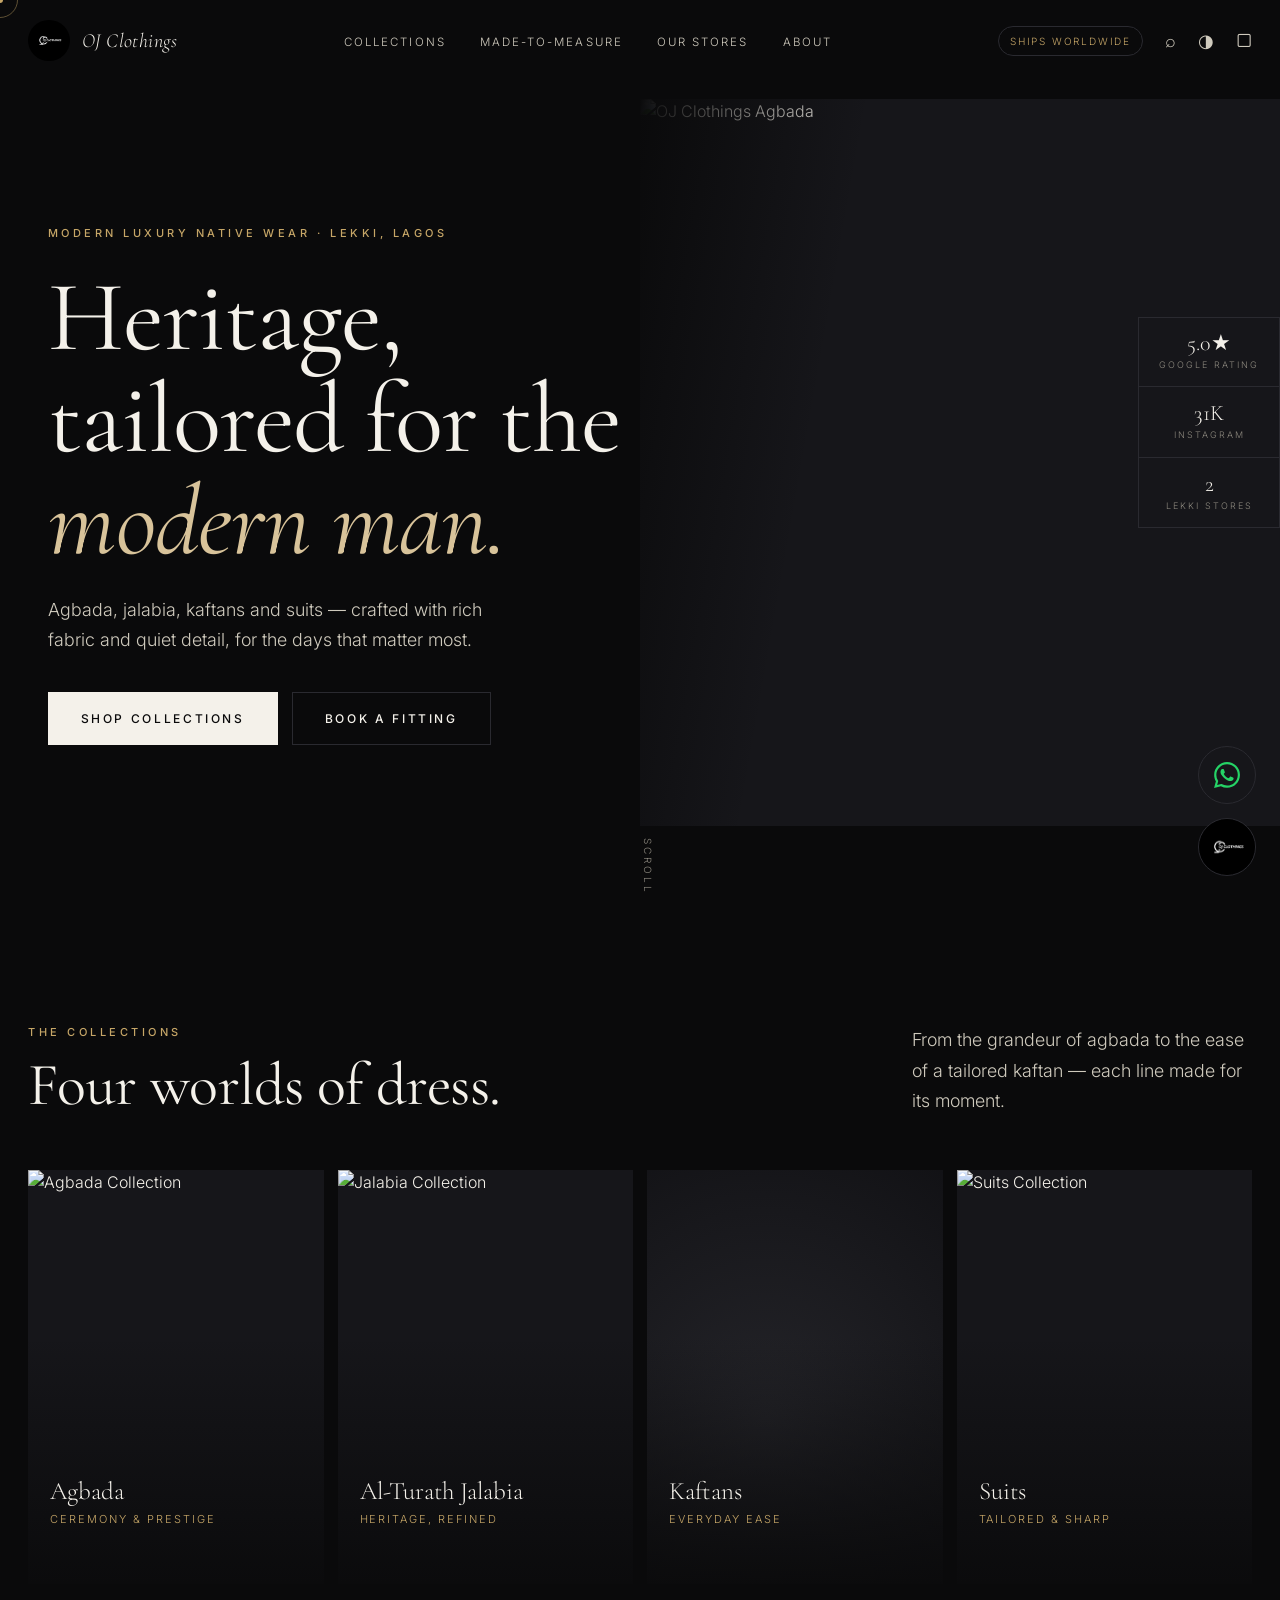
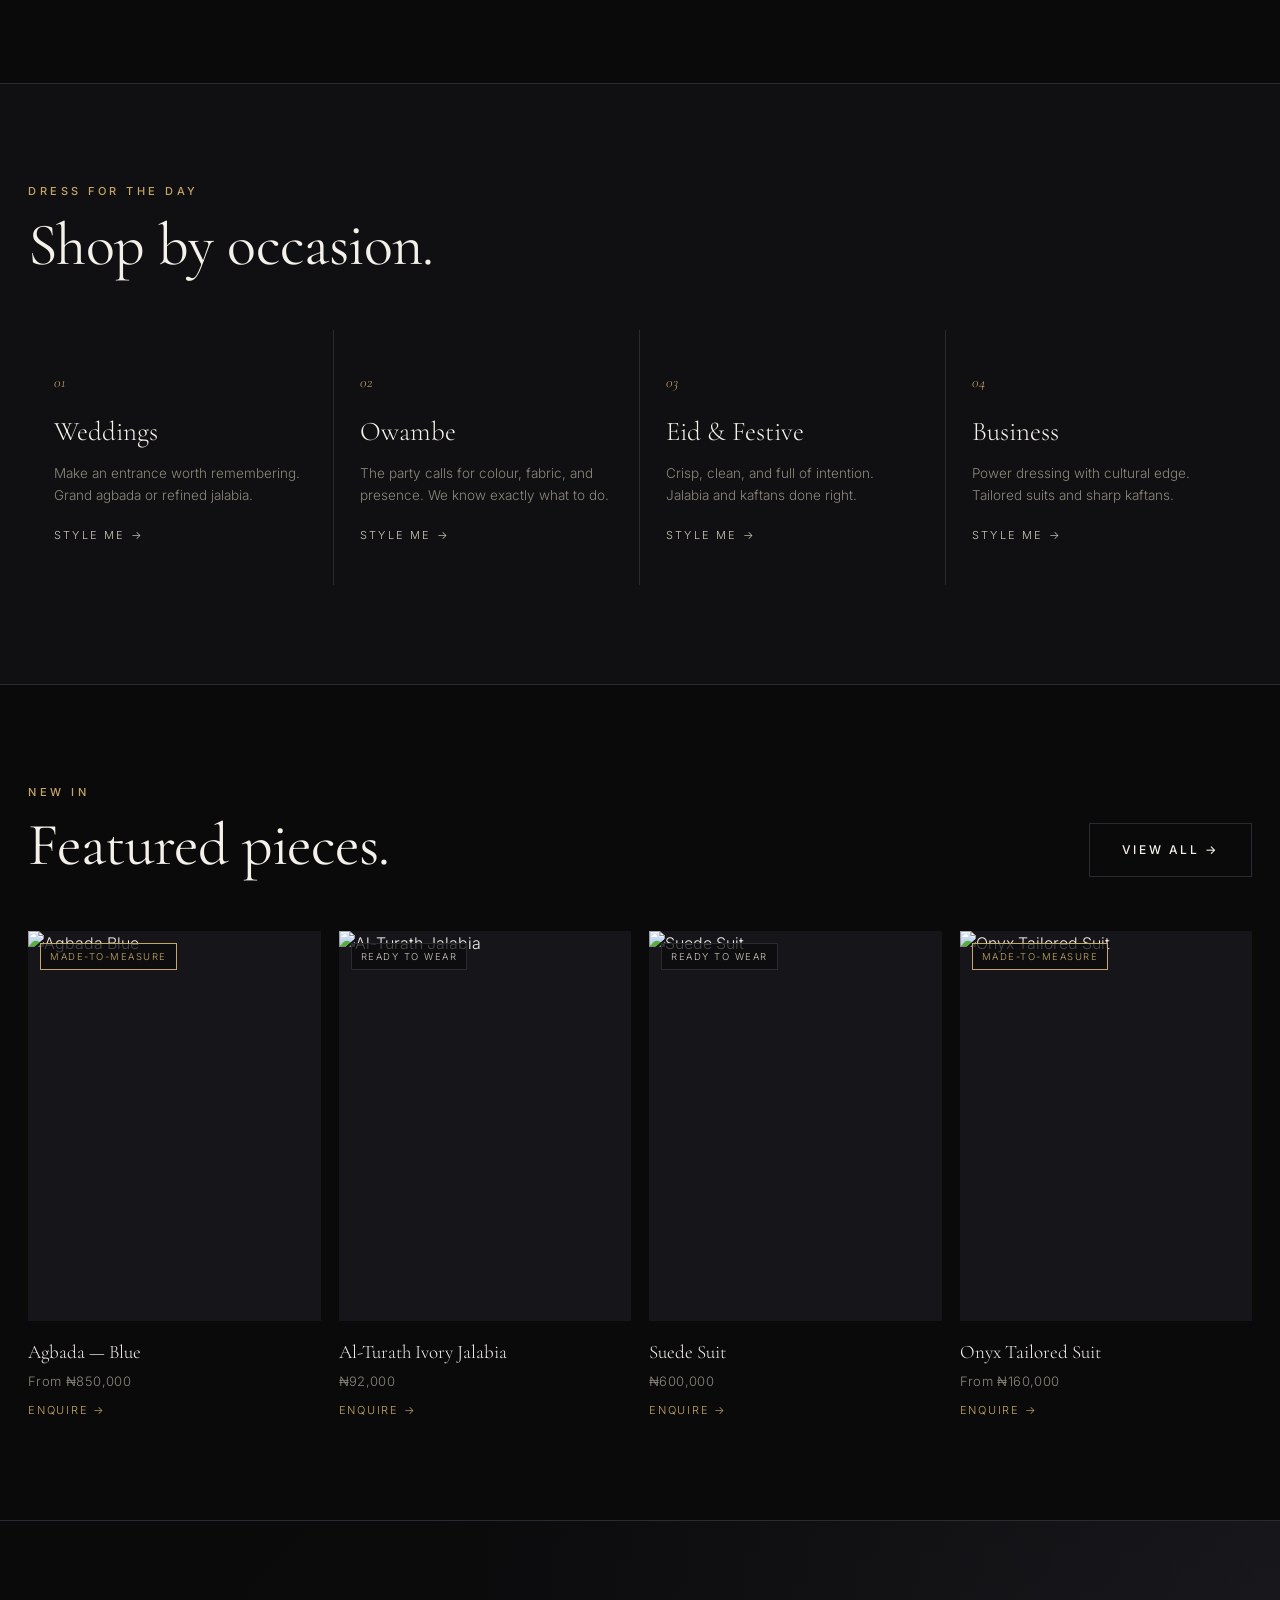
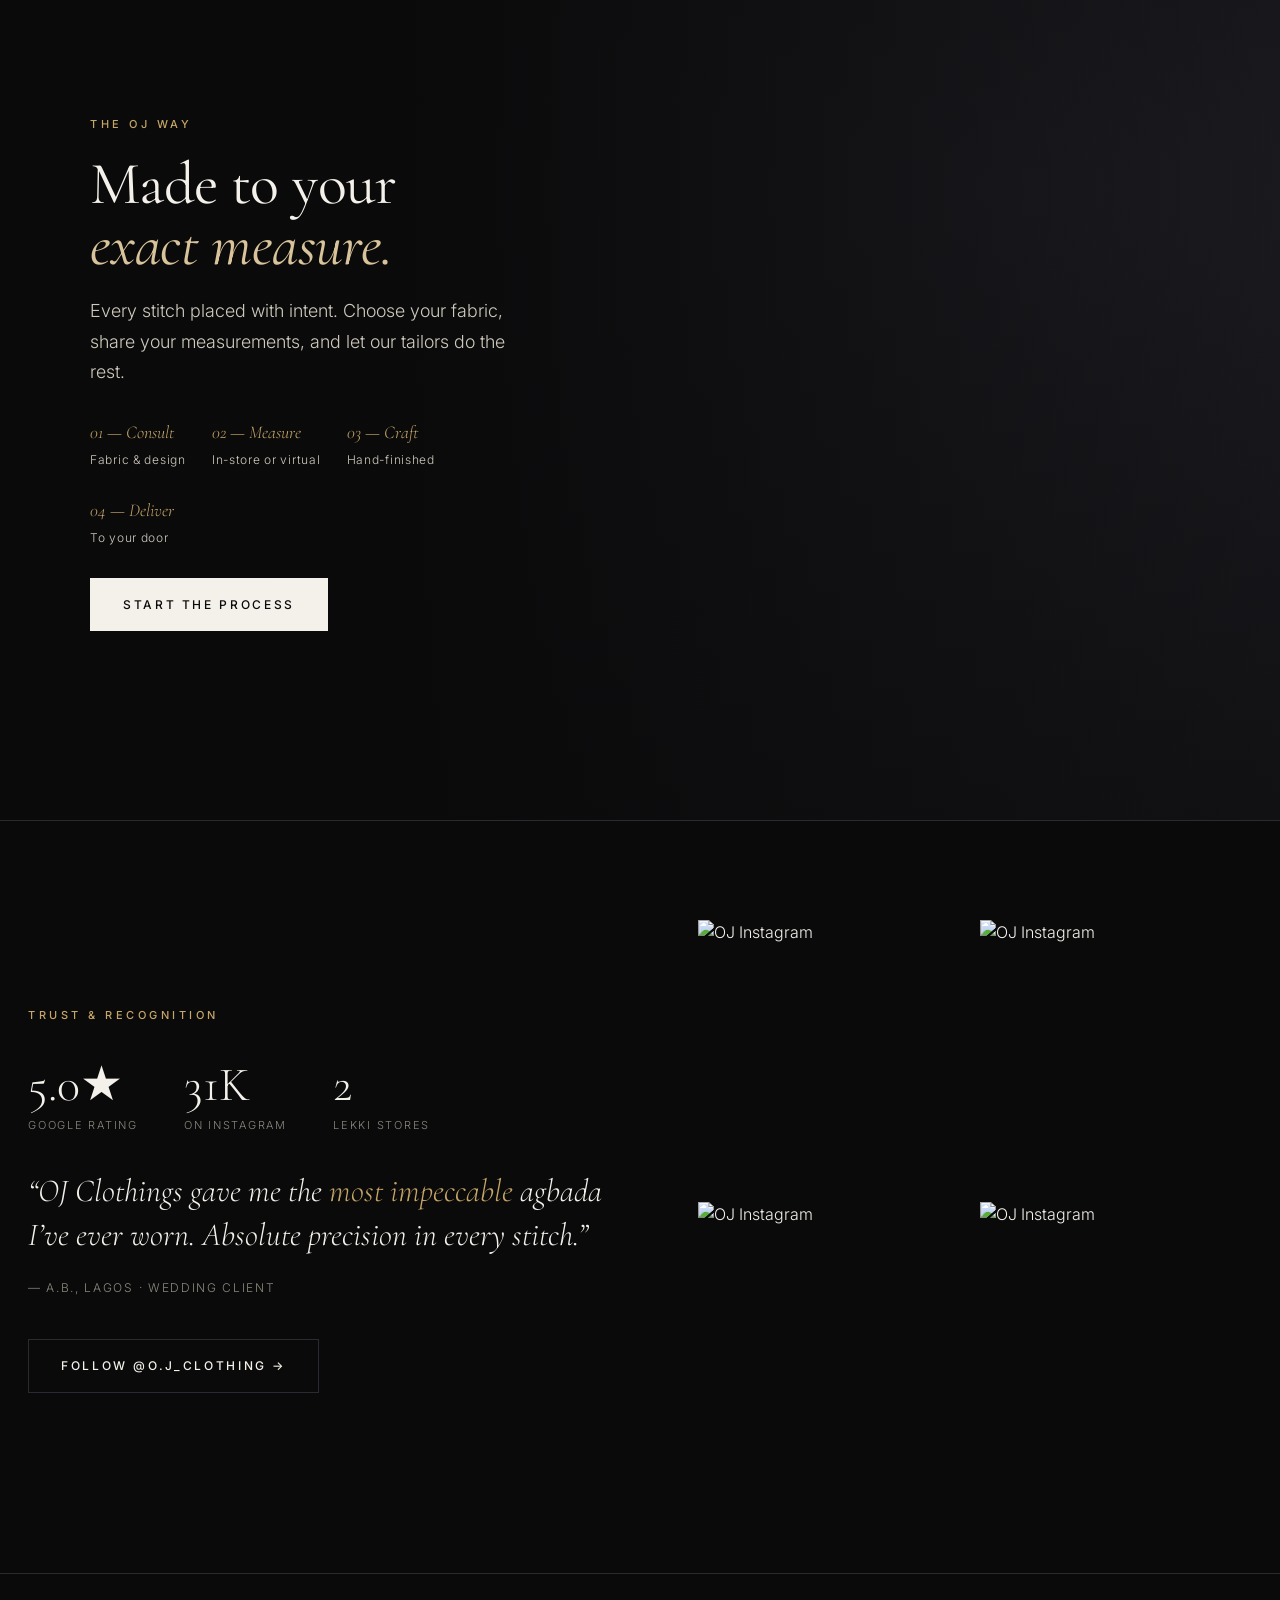
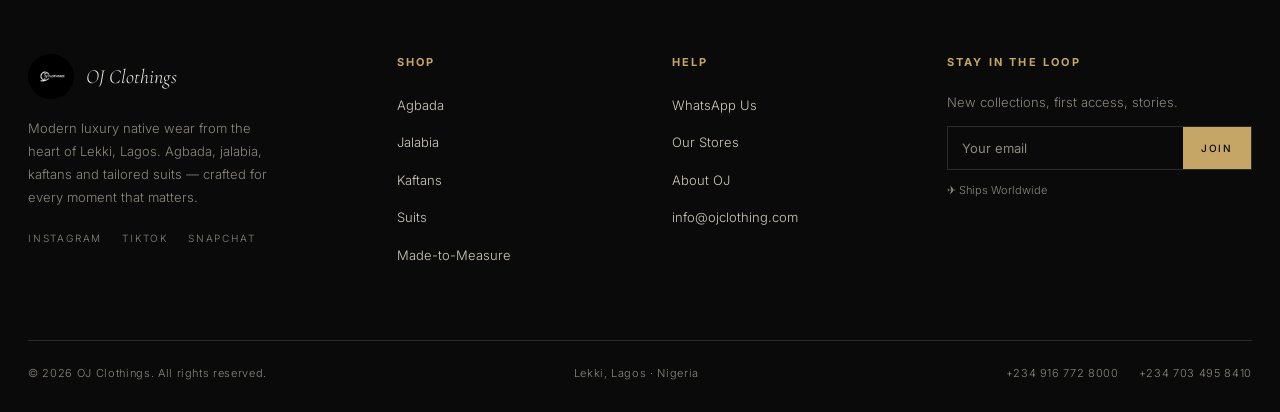
==== commit dd681dc3: "fix: remove redundant IG links on photo grid, add store directions overlay - The 4 Instagram photos " ====
--- a/index.html
+++ b/index.html
@@ -112,9 +112,9 @@
 .quote .mk{color:var(--champagne)}
 .quote-by{font-size:12px;letter-spacing:.14em;text-transform:uppercase;color:var(--muted);margin-top:20px}
 .ig-grid{display:grid;grid-template-columns:repeat(2,1fr);gap:10px}
-.ig-grid a{display:block;aspect-ratio:1;overflow:hidden;position:relative}
-.ig-grid a img{width:100%;height:100%;object-fit:cover;transition:.8s var(--ease)}
-.ig-grid a:hover img{transform:scale(1.08)}
+.ig-grid .ig-item{display:block;aspect-ratio:1;overflow:hidden;position:relative}
+.ig-grid .ig-item img{width:100%;height:100%;object-fit:cover;transition:.8s var(--ease)}
+.ig-grid .ig-item:hover img{transform:scale(1.08)}
 .ig-grid .ig-ph{aspect-ratio:1;background:var(--graphite)}
 .ig-grid .ig-ph:nth-child(1){background:radial-gradient(circle at 30% 30%,#2a2a30,#111)}
 .ig-grid .ig-ph:nth-child(2){background:radial-gradient(circle at 70% 40%,#26262c,#0e0e11)}
@@ -345,18 +345,18 @@
       </div>
       <div class="reveal-right">
         <div class="ig-grid">
-          <a href="https://www.instagram.com/o.j_clothing/" target="_blank">
+          <div class="ig-item">
             <img src="https://qchvsaqdpwsicklrmfux.supabase.co/storage/v1/object/public/product-images/xuieschu0h-1779309136377.jpeg" alt="OJ Instagram" loading="lazy">
-          </a>
-          <a href="https://www.instagram.com/o.j_clothing/" target="_blank">
+          </div>
+          <div class="ig-item">
             <img src="https://qchvsaqdpwsicklrmfux.supabase.co/storage/v1/object/public/product-images/p2qfy0laj58-1779307340349.jpeg" alt="OJ Instagram" loading="lazy">
-          </a>
-          <a href="https://www.instagram.com/o.j_clothing/" target="_blank">
+          </div>
+          <div class="ig-item">
             <img src="https://qchvsaqdpwsicklrmfux.supabase.co/storage/v1/object/public/product-images/fw34el340qt-1779291829261.jpeg" alt="OJ Instagram" loading="lazy">
-          </a>
-          <a href="https://www.instagram.com/o.j_clothing/" target="_blank">
+          </div>
+          <div class="ig-item">
             <img src="https://qchvsaqdpwsicklrmfux.supabase.co/storage/v1/object/public/product-images/wfoxzxoh84d-1779288623539.jpeg" alt="OJ Instagram" loading="lazy">
-          </a>
+          </div>
         </div>
       </div>
     </div>
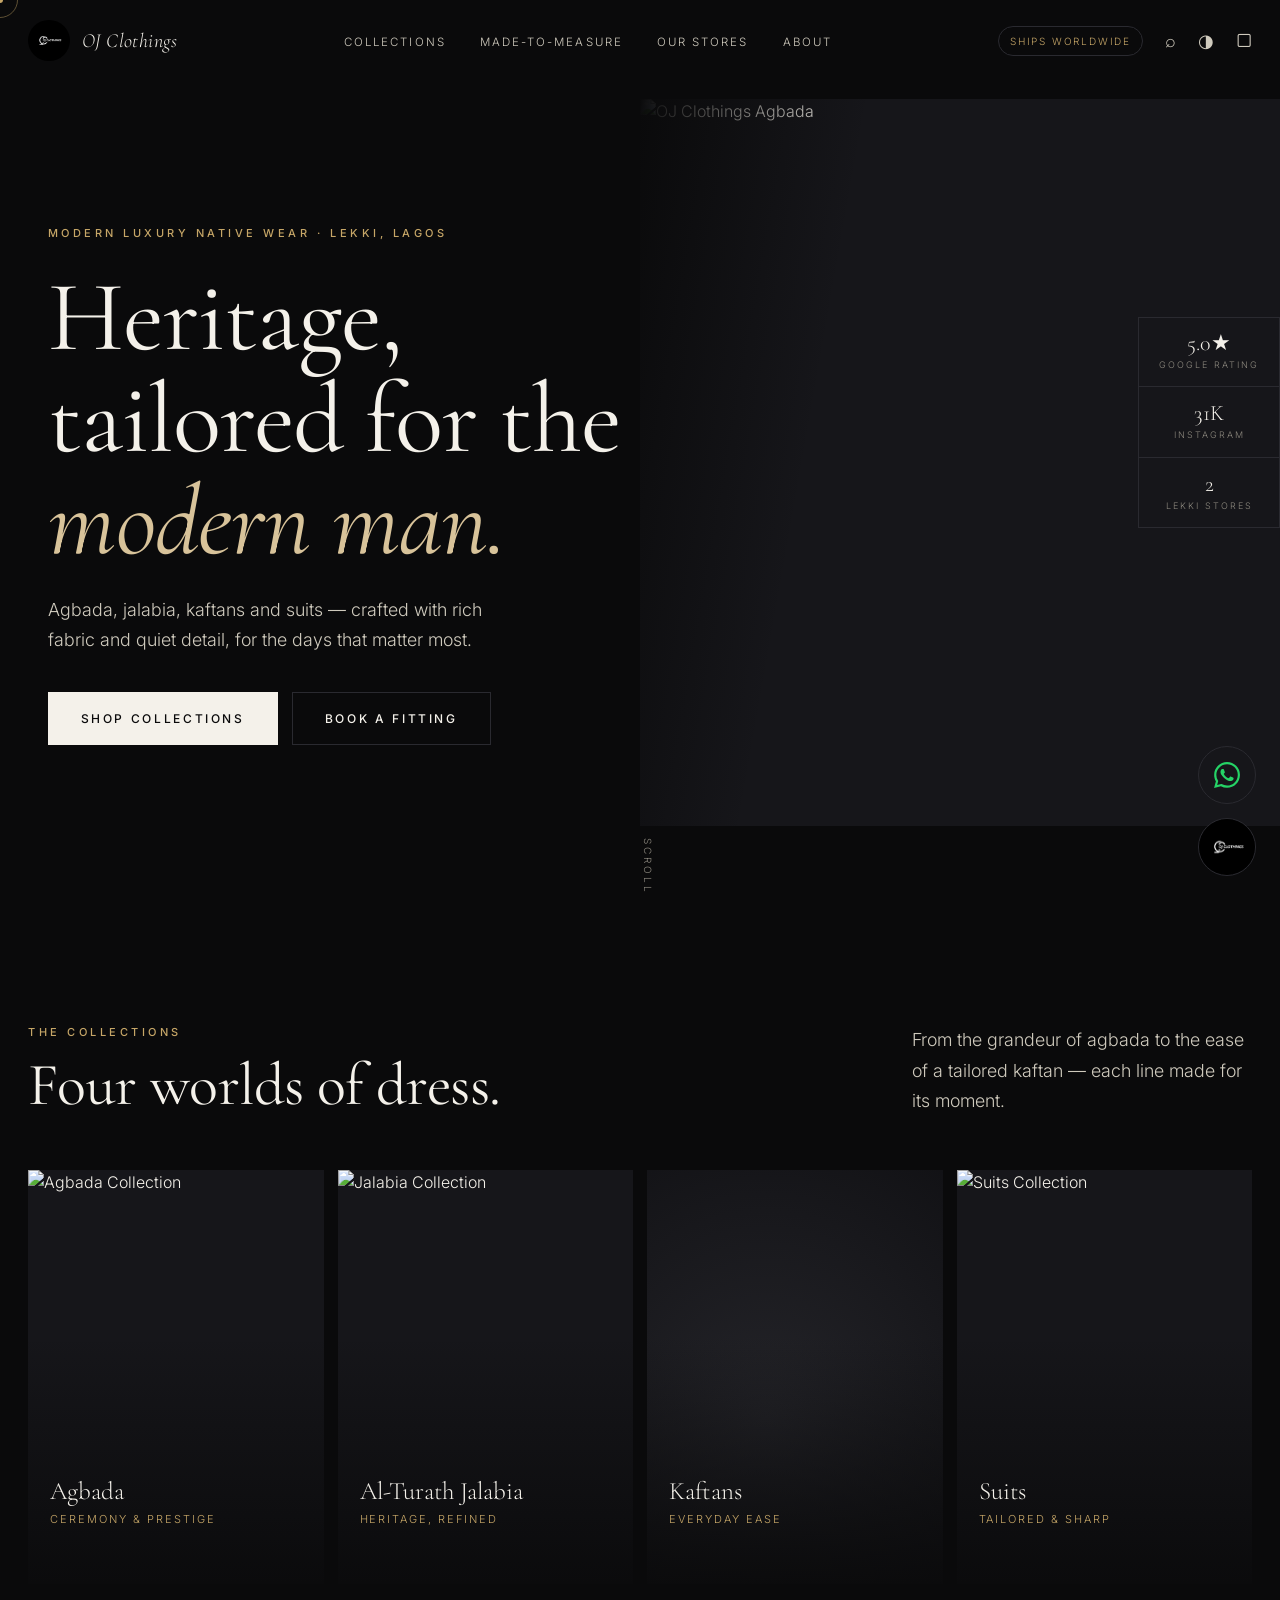
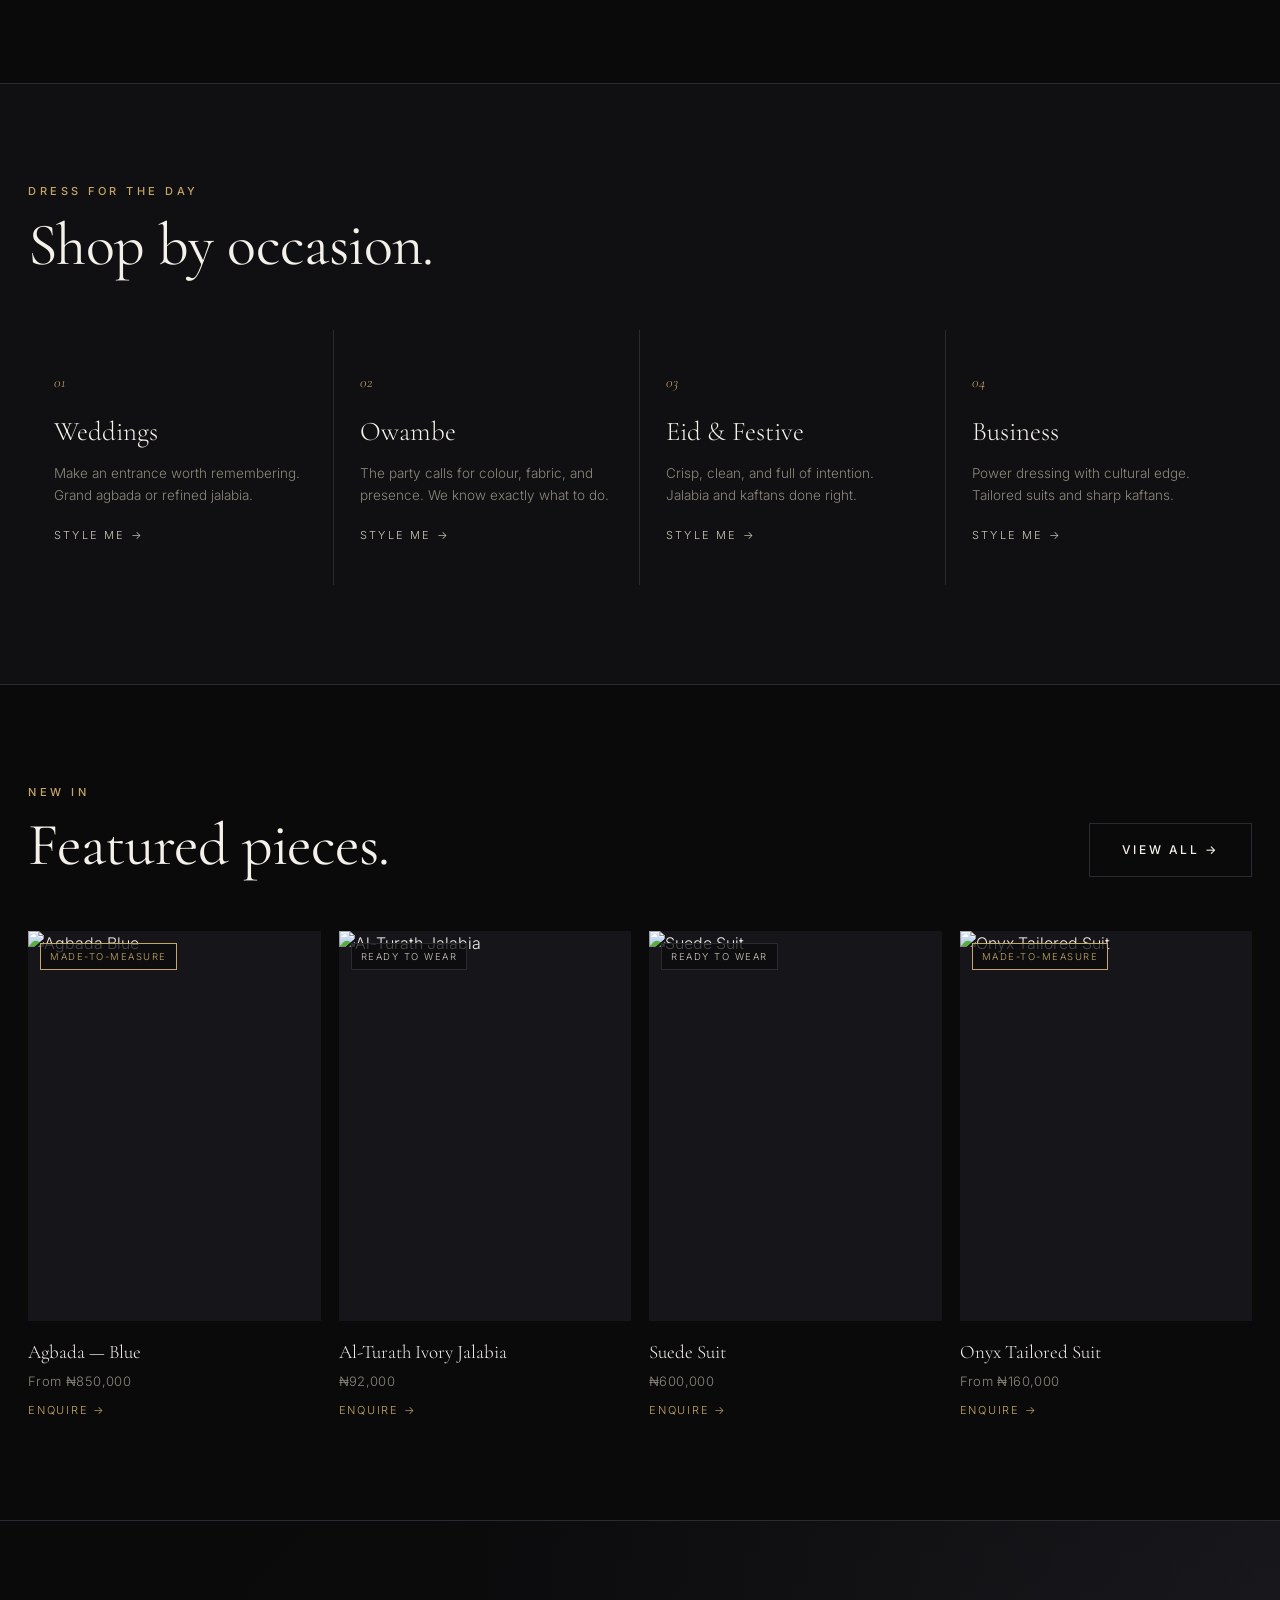
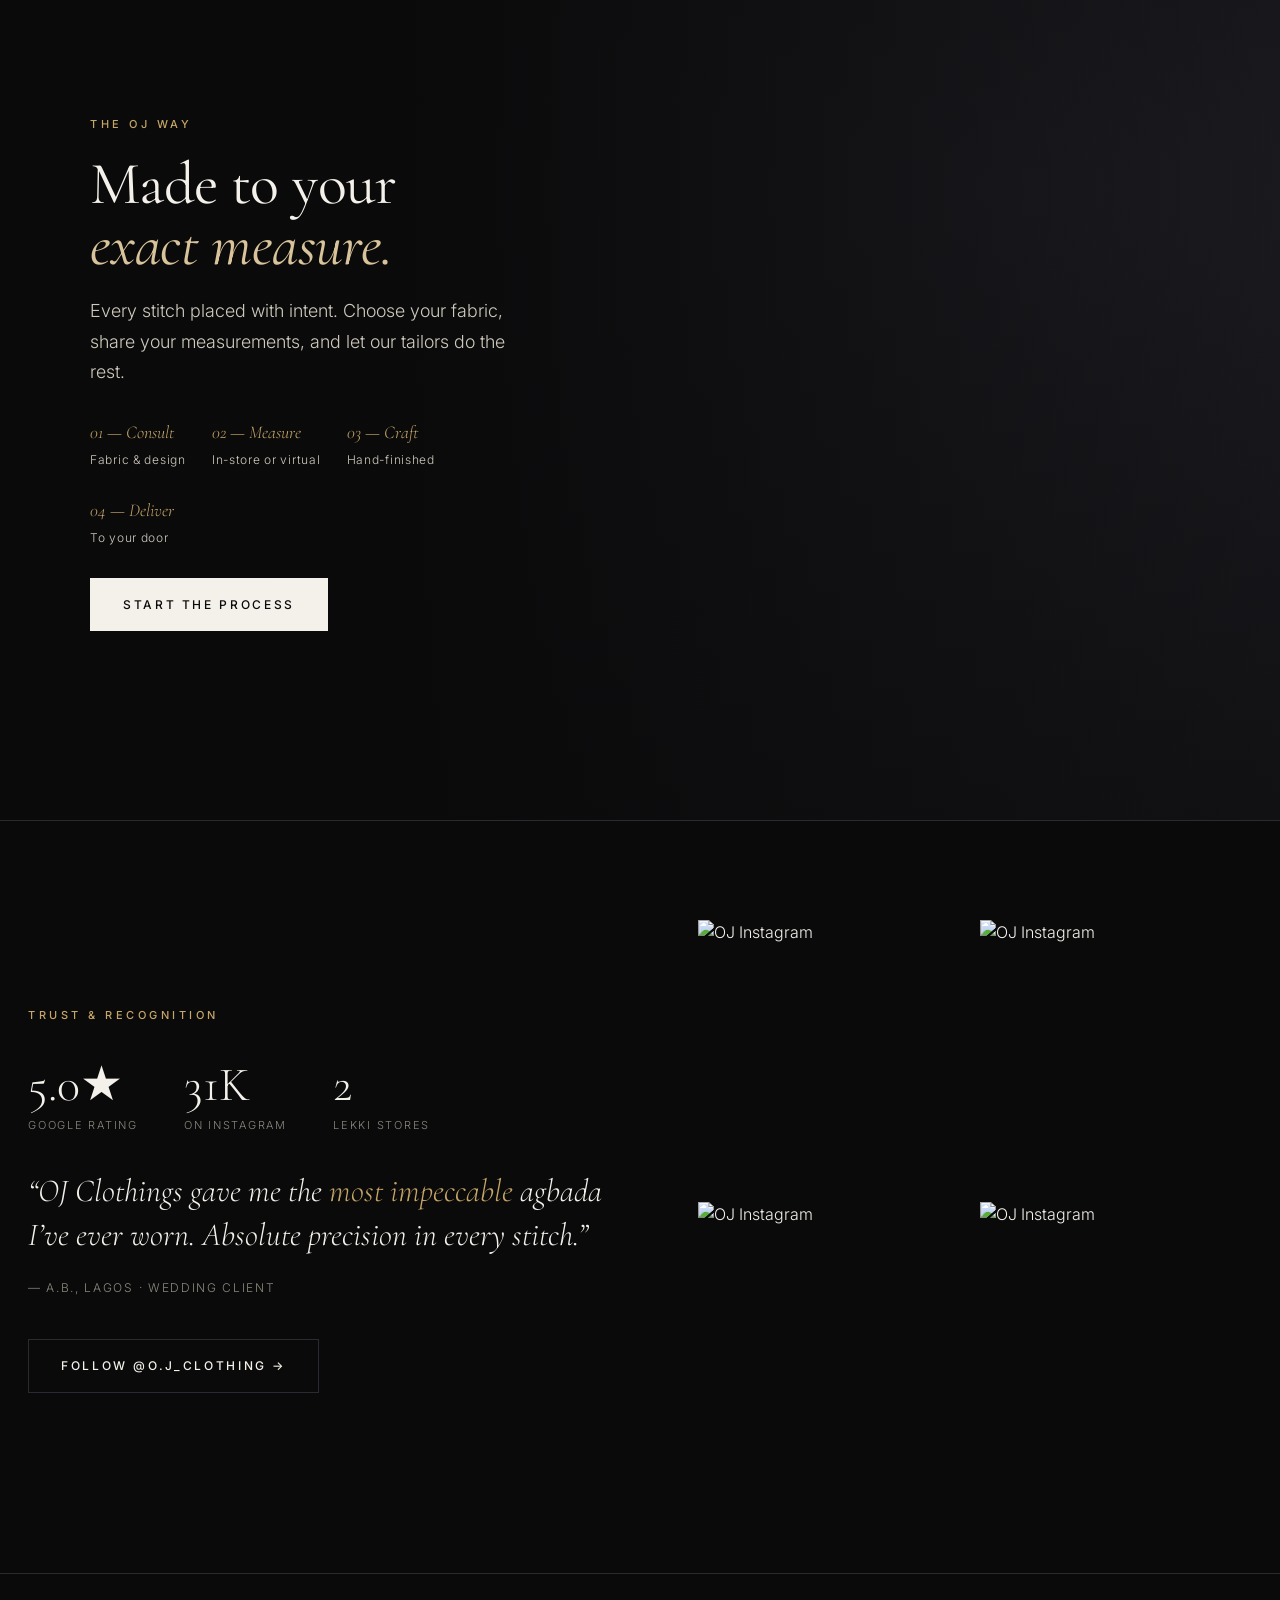
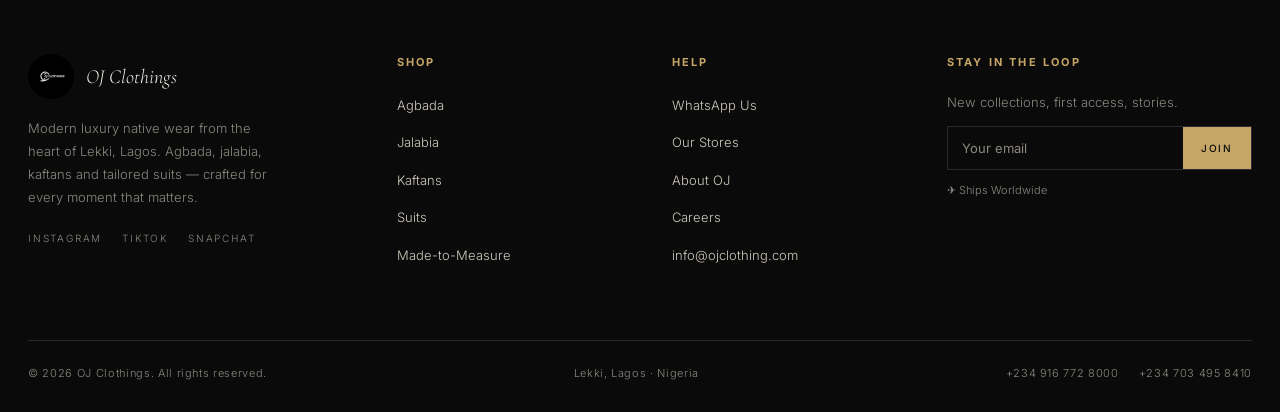
==== commit e86d646e: "feat: add Careers page and footer link Placeholder careers page in the site's voice — no open roles " ====
--- a/index.html
+++ b/index.html
@@ -395,6 +395,7 @@
           <li><a href="https://wa.me/2349167728000" target="_blank">WhatsApp Us</a></li>
           <li><a href="stores.html">Our Stores</a></li>
           <li><a href="about.html">About OJ</a></li>
+          <li><a href="careers.html">Careers</a></li>
           <li><a href="mailto:info@ojclothing.com">info@ojclothing.com</a></li>
         </ul>
       </div>
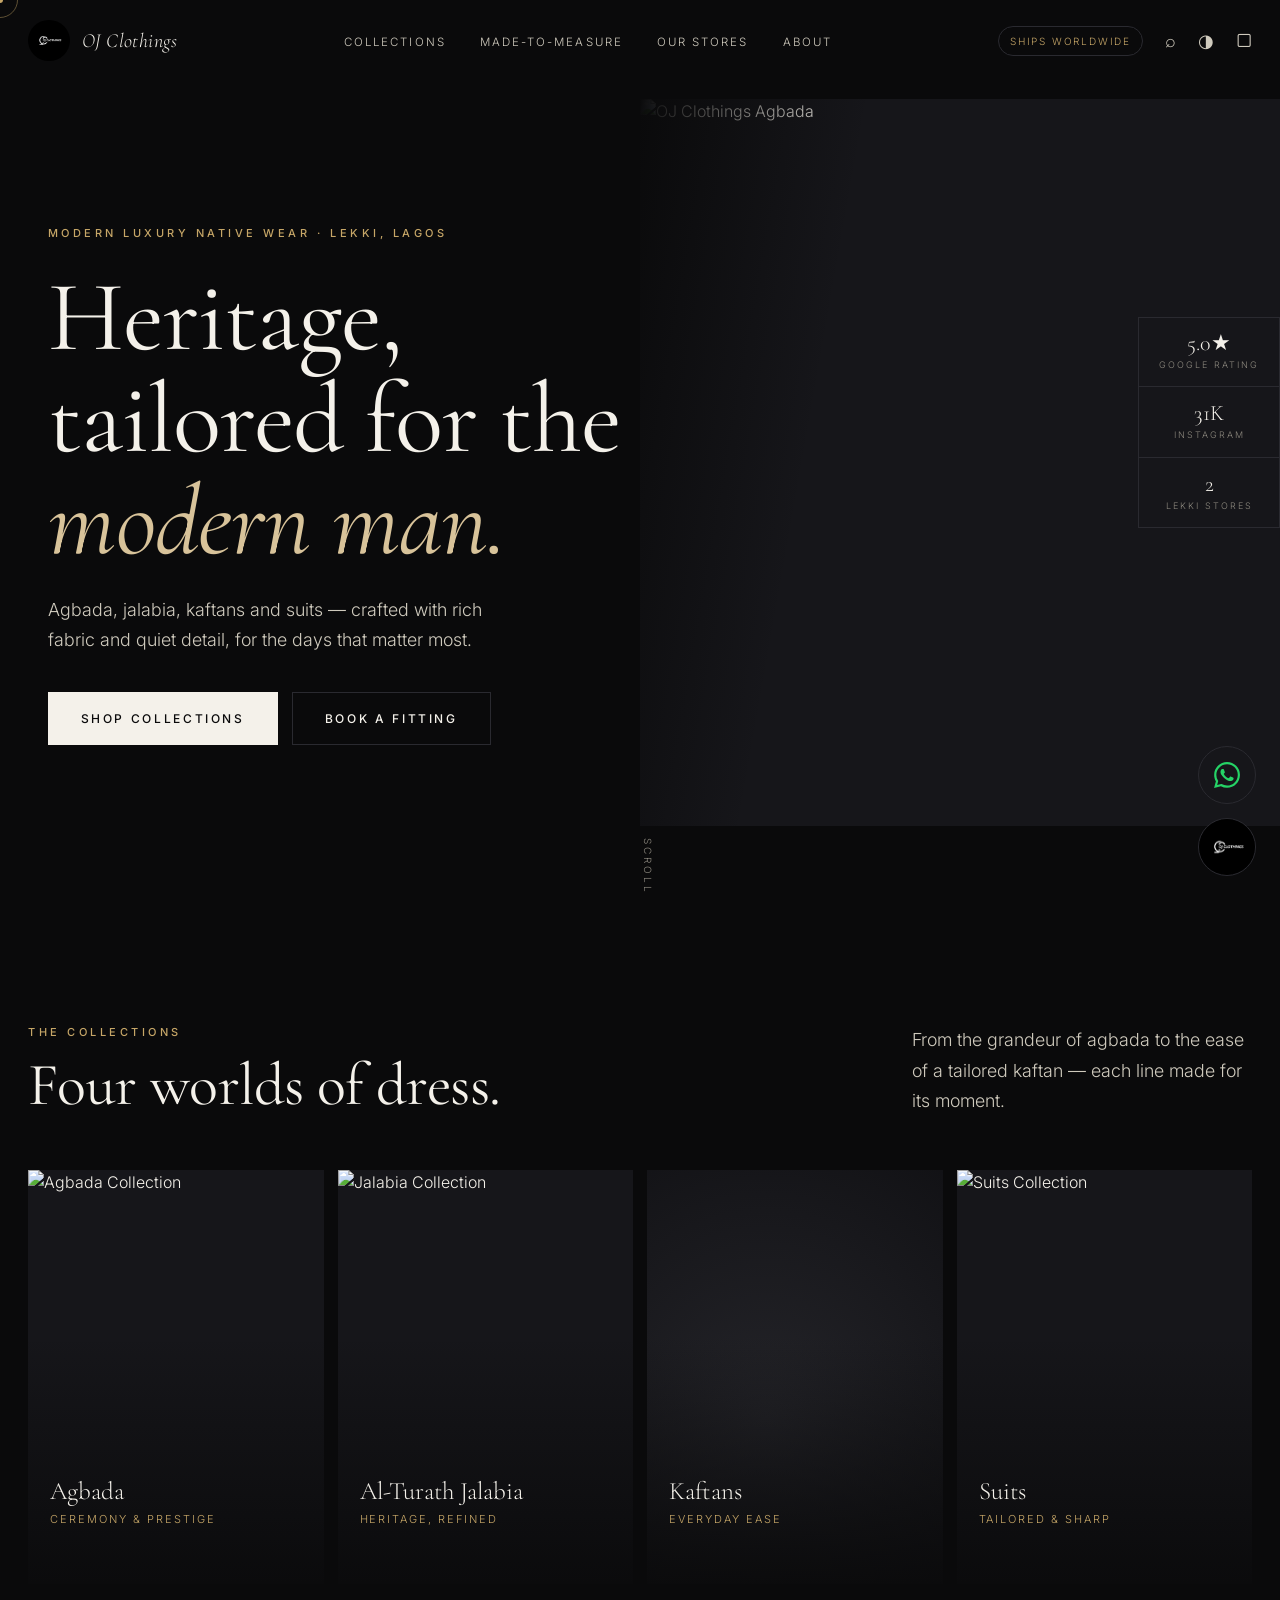
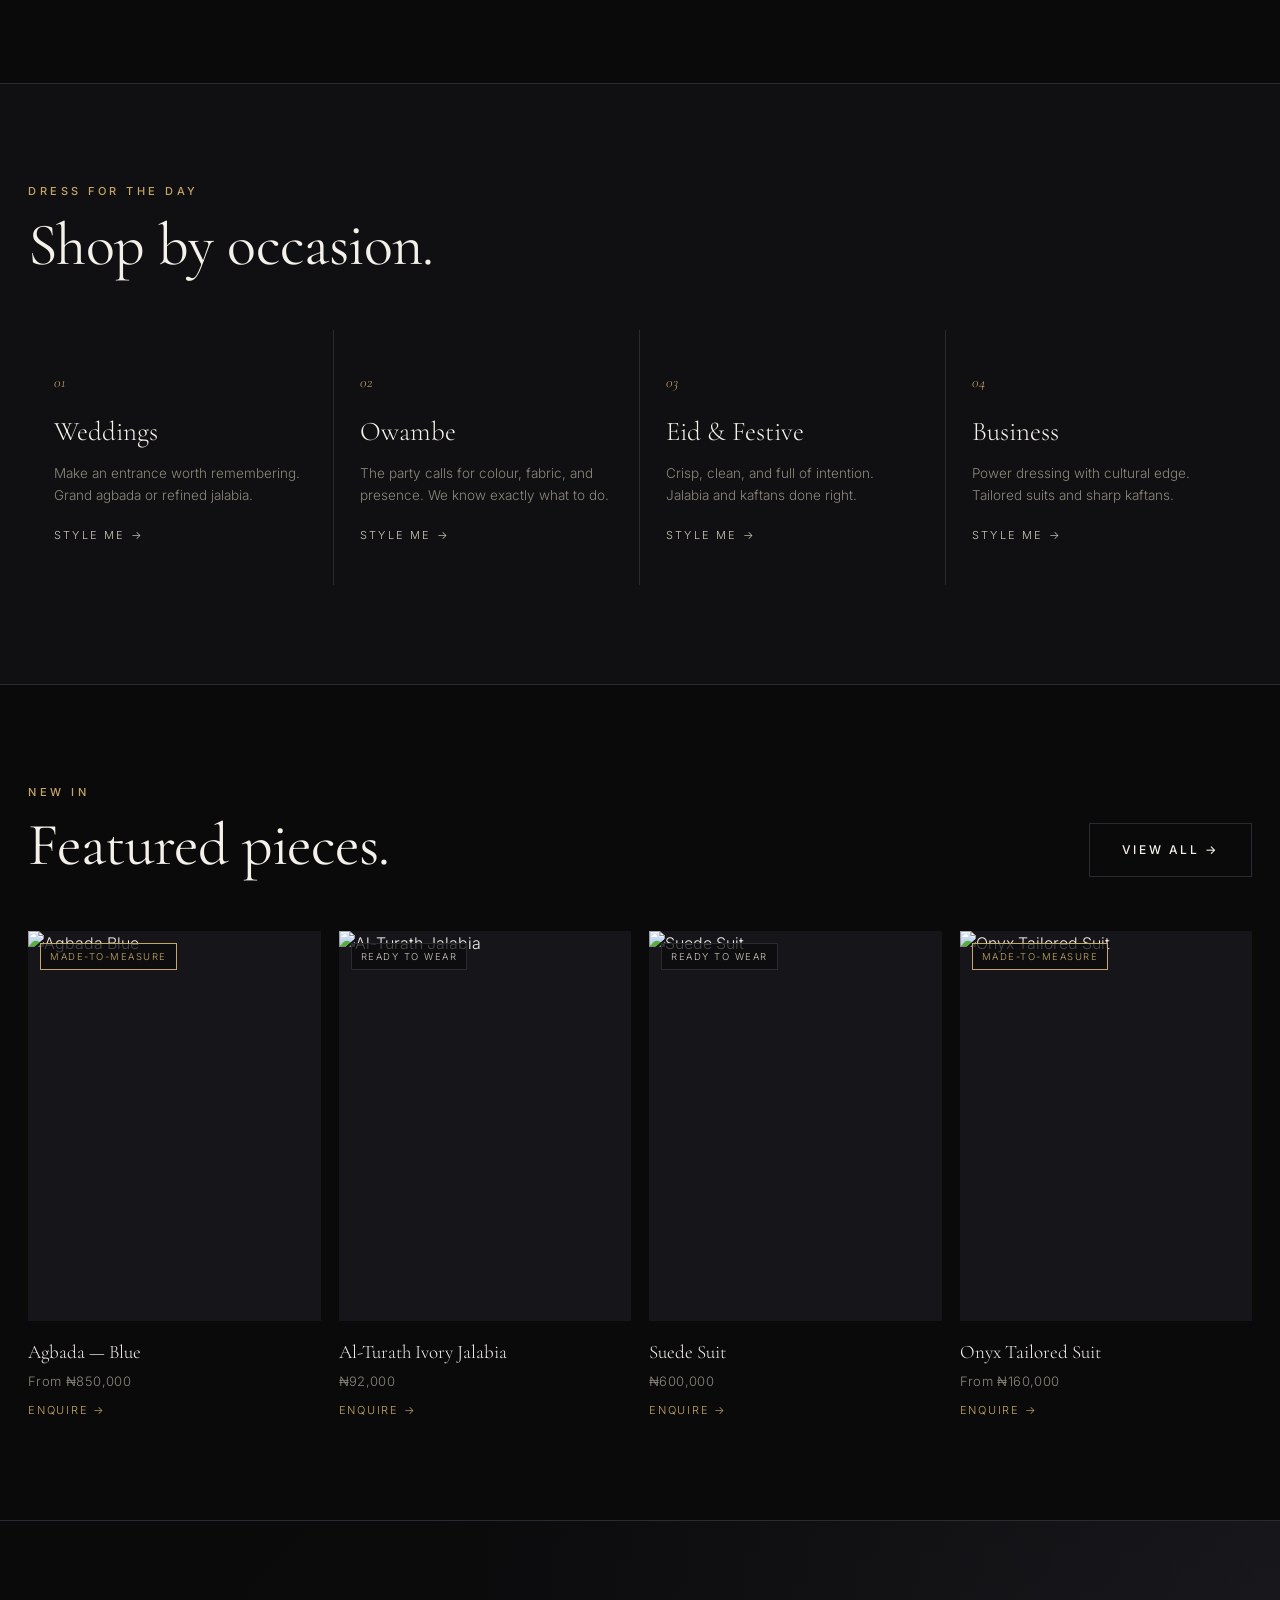
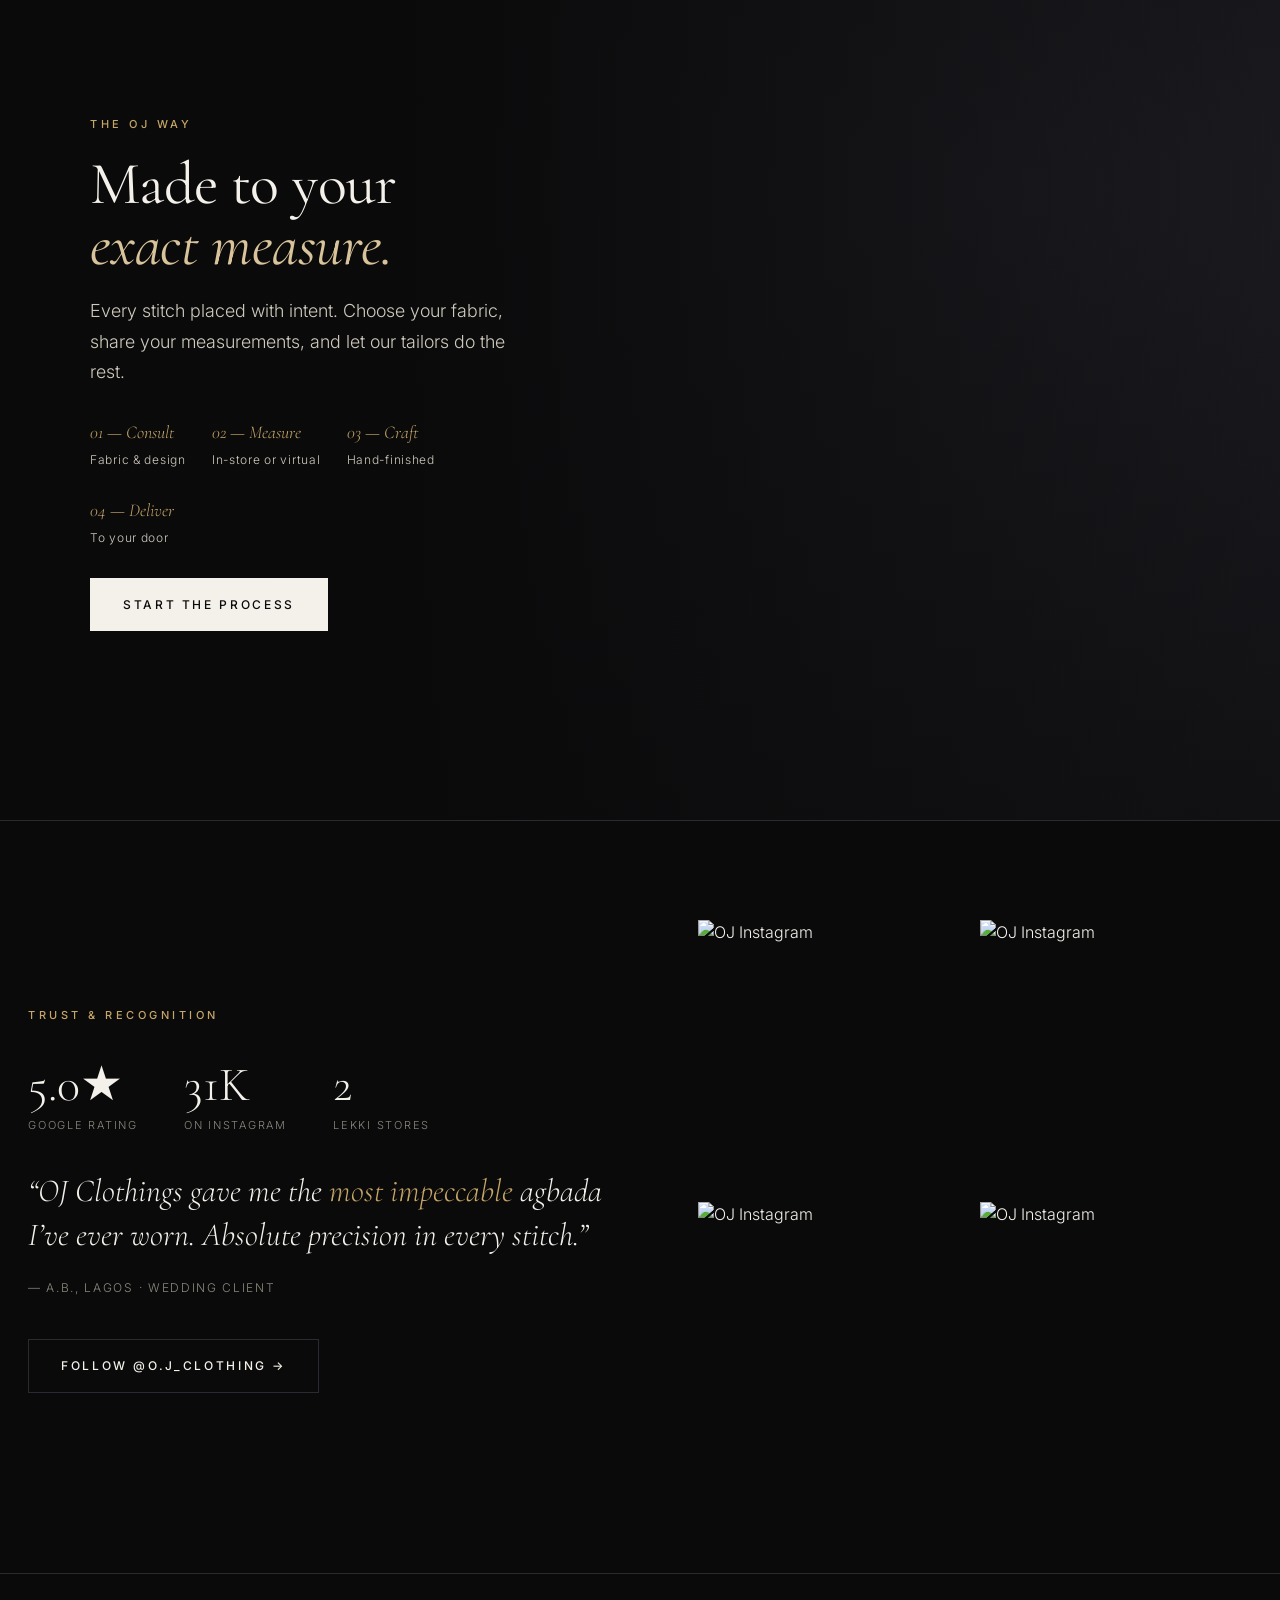
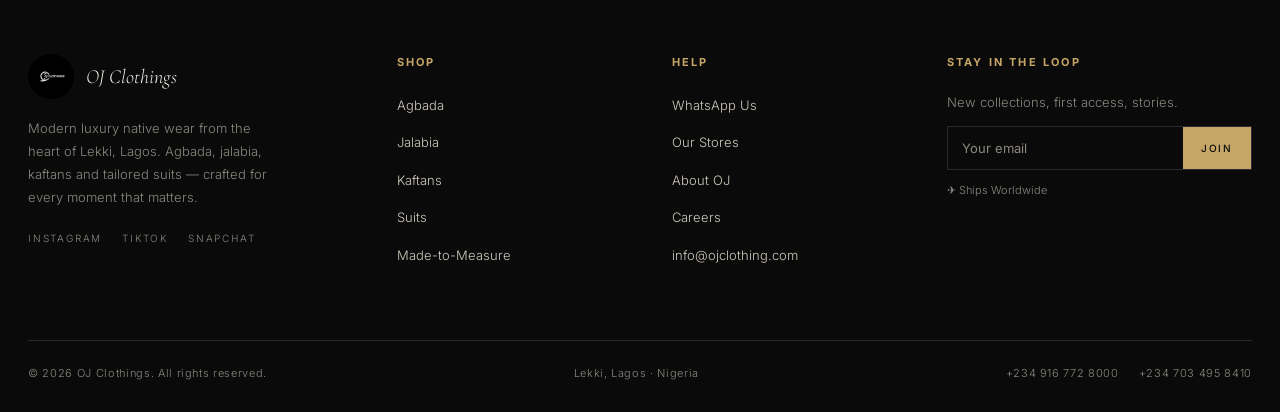
==== commit d2fb8478: "feat: restore premium logo intro animation, crash-proof this time Brings back the spiral-draw + logo" ====
--- a/index.html
+++ b/index.html
@@ -11,6 +11,56 @@
 <link href="https://fonts.googleapis.com/css2?family=Cormorant+Garamond:ital,wght@0,300;0,400;0,500;1,300;1,400;1,500&family=Inter:wght@300;400;500&display=swap" rel="stylesheet">
 <link rel="stylesheet" href="assets/css/global.css">
 <style>
+
+/* ---- Intro Splash ----
+   Pure-CSS timed reveal: every animation here runs from page-load with
+   fixed delays/durations, so the splash always completes and hides
+   itself even if JS never runs. JS only adds an optional instant skip. */
+#intro{
+  position:fixed;inset:0;z-index:2000;background:var(--obsidian);
+  display:flex;align-items:center;justify-content:center;flex-direction:column;
+  opacity:1;visibility:visible;
+  animation:introHide .9s var(--ease) 3.5s forwards;
+}
+#intro.skip-now{animation:none;opacity:0;visibility:hidden;pointer-events:none;transition:opacity .5s ease}
+@keyframes introHide{to{opacity:0;visibility:hidden;pointer-events:none}}
+.intro-glow{
+  position:absolute;width:400px;height:400px;border-radius:50%;pointer-events:none;
+  background:radial-gradient(circle,rgba(198,166,103,.08) 0%,transparent 65%);
+  animation:glowPulse 2.8s ease-in-out .3s infinite alternate;
+}
+@keyframes glowPulse{from{opacity:.45;transform:scale(.9)}to{opacity:1;transform:scale(1.1)}}
+.intro-scene{position:relative;width:340px;height:340px;display:flex;align-items:center;justify-content:center}
+.intro-svg{position:absolute;inset:0;width:100%;height:100%;overflow:visible}
+.spiral-path{
+  fill:none;stroke:var(--champagne);stroke-width:1.3;stroke-linecap:round;
+  filter:drop-shadow(0 0 5px rgba(198,166,103,.5));
+  stroke-dasharray:1340;stroke-dashoffset:1340;
+  animation:drawSpiral 2.2s cubic-bezier(.4,0,.2,1) .2s forwards;
+}
+@keyframes drawSpiral{to{stroke-dashoffset:0}}
+.spiral-inner{fill:none;stroke:var(--champagne);stroke-width:.5;opacity:0;transform-box:fill-box;transform-origin:center;animation:ringFadeIn .6s ease 1.9s forwards,slowSpin 38s linear 2.5s infinite reverse}
+.spiral-outer{fill:none;stroke:var(--champagne);stroke-width:.7;stroke-dasharray:3 10;opacity:0;transform-box:fill-box;transform-origin:center;animation:ringFadeIn .7s ease 2s forwards,slowSpin 26s linear 2.7s infinite}
+@keyframes ringFadeIn{from{opacity:0}to{opacity:.28}}
+@keyframes slowSpin{to{transform:rotate(360deg)}}
+.cdot{opacity:0;transform-box:fill-box;transform-origin:center}
+.cdot:nth-of-type(1){animation:dotPop .35s var(--ease) 2.05s forwards}
+.cdot:nth-of-type(2){animation:dotPop .35s var(--ease) 2.18s forwards}
+.cdot:nth-of-type(3){animation:dotPop .35s var(--ease) 2.31s forwards}
+.cdot:nth-of-type(4){animation:dotPop .35s var(--ease) 2.44s forwards}
+@keyframes dotPop{0%{opacity:0;transform:scale(0)}65%{opacity:1;transform:scale(1.4)}100%{opacity:.75;transform:scale(1)}}
+.logo-halo{position:absolute;width:142px;height:142px;border-radius:50%;border:1px solid rgba(198,166,103,.3);opacity:0;transform:scale(.88);animation:haloIn .9s cubic-bezier(.22,.61,.36,1) 1.6s forwards}
+@keyframes haloIn{to{opacity:1;transform:scale(1)}}
+.intro-logo-img{width:118px;height:118px;border-radius:50%;object-fit:cover;opacity:0;transform:scale(.88);position:relative;z-index:2;animation:logoIn 1.3s cubic-bezier(.22,.61,.36,1) 1.3s forwards}
+@keyframes logoIn{to{opacity:1;transform:scale(1)}}
+.intro-brand{margin-top:38px;text-align:center;opacity:0;animation:brandIn 1s var(--ease) 2.4s forwards}
+@keyframes brandIn{from{opacity:0;transform:translateY(14px)}to{opacity:1;transform:none}}
+.intro-brand-name{font-family:var(--serif);font-style:italic;font-size:29px;letter-spacing:.03em;color:var(--bone);line-height:1}
+.intro-brand-tagline{font-size:10px;letter-spacing:.52em;text-transform:uppercase;color:var(--champagne);margin-top:10px}
+.intro-skip{position:absolute;bottom:34px;right:34px;font-size:11px;letter-spacing:.2em;text-transform:uppercase;color:var(--muted);cursor:pointer;background:none;border:none;opacity:0;animation:brandIn .5s ease 3.1s forwards}
+@media(prefers-reduced-motion:reduce){
+  #intro{display:none}
+}
 
 /* ---- Hero ---- */
 .hero{min-height:100vh;position:relative;display:grid;grid-template-columns:1fr 1fr;overflow:hidden}
@@ -146,6 +196,29 @@
 <div id="progress-bar"></div>
 <div class="cursor-dot"></div>
 <div class="cursor-ring"></div>
+
+<!-- INTRO SPLASH — pure CSS, auto-completes with or without JS -->
+<div id="intro">
+  <div class="intro-glow"></div>
+  <div class="intro-scene">
+    <svg class="intro-svg" viewBox="0 0 340 340">
+      <path class="spiral-path" d="M170.00,148.00L171.16,147.67L172.36,147.40L173.59,147.19L174.85,147.06L176.13,146.99L177.43,146.99L178.74,147.07L180.07,147.23L181.40,147.46L182.74,147.77L184.08,148.15L185.40,148.62L186.72,149.17L188.02,149.80L189.31,150.50L190.56,151.29L191.79,152.16L192.98,153.10L194.13,154.12L195.23,155.21L196.29,156.38L197.30,157.61L198.24,158.92L199.12,160.28L199.94,161.72L200.68,163.21L201.35,164.75L201.94,166.35L202.45,167.99L202.87,169.68L203.21,171.40L203.45,173.16L203.60,174.95L203.65,176.76L203.61,178.59L203.46,180.44L203.21,182.29L202.86,184.14L202.41,185.99L201.85,187.83L201.18,189.66L200.41,191.46L199.54,193.24L198.57,194.98L197.49,196.69L196.31,198.35L195.03,199.96L193.66,201.51L192.19,203.00L190.63,204.42L188.98,205.76L187.25,207.03L185.43,208.21L183.54,209.31L181.58,210.31L179.55,211.21L177.46,212.01L175.31,212.70L173.11,213.28L170.86,213.74L168.57,214.09L166.25,214.32L163.90,214.42L161.53,214.40L159.15,214.25L156.75,213.97L154.36,213.57L151.98,213.03L149.61,212.36L147.26,211.56L144.94,210.63L142.65,209.57L140.41,208.38L138.22,207.06L136.08,205.62L134.01,204.06L132.01,202.38L130.09,200.58L128.26,198.67L126.52,196.65L124.87,194.52L123.33,192.30L121.90,189.98L120.58,187.57L119.39,185.08L118.32,182.51L117.38,179.88L116.58,177.18L115.92,174.42L115.40,171.61L115.03,168.76L114.80,165.87L114.73,162.96L114.82,160.03L115.06,157.09L115.46,154.15L116.01,151.22L116.73,148.30L117.60,145.40L118.63,142.54L119.82,139.72L121.16,136.95L122.65,134.23L124.30,131.59L126.10,129.01L128.03,126.52L130.11,124.13L132.33,121.83L134.68,119.64L137.15,117.56L139.75,115.61L142.46,113.78L145.28,112.09L148.20,110.55L151.21,109.15L154.32,107.90L157.50,106.81L160.75,105.89L164.06,105.13L167.43,104.55L170.84,104.14L174.29,103.91L177.76,103.87L181.25,104.00L184.75,104.32L188.24,104.83L191.72,105.52L195.18,106.40L198.60,107.47L201.99,108.72L205.31,110.15L208.58,111.77L211.77,113.56L214.88,115.53L217.90,117.67L220.81,119.98L223.62,122.45L226.30,125.08L228.85,127.86L231.27,130.78L233.54,133.84L235.66,137.03L237.62,140.34L239.41,143.77L241.03,147.31L242.46,150.94L243.71,154.66L244.76,158.46L245.62,162.33L246.28,166.25L246.74,170.23L246.98,174.24L247.02,178.27L246.84,182.33L246.45,186.38L245.85,190.43L245.03,194.46L243.99,198.46L242.74,202.42L241.28,206.32L239.61,210.16L237.73,213.92L235.65,217.60L233.37,221.18L230.89,224.64L228.22,227.99L225.37,231.21L222.34,234.29L219.14,237.22L215.77,239.98L212.26,242.58L208.59,245.01L204.78,247.24L200.85,249.28L196.80,251.13L192.64,252.76L188.38,254.18L184.04,255.38L179.62,256.35L175.14,257.10L170.60,257.61L166.03,257.89L161.43,257.92L156.81,257.71L152.20,257.26L147.59,256.57L143.01,255.63L138.47,254.45L133.97,253.03L129.54,251.37L125.19,249.47L120.92,247.34L116.75,244.98L112.70,242.39L108.77,239.59L104.98,236.57L101.34,233.34L97.86,229.92L94.55,226.30L91.43,222.50L88.49,218.53L85.76,214.39L83.23,210.10L80.93,205.67L78.85,201.11L77.01,196.42L75.40,191.63L74.05,186.75L72.95,181.78L72.11,176.74L71.53,171.64L71.21,166.51L71.17,161.34L71.39,156.16L71.89,150.98L72.66,145.82L73.70,140.68L75.01,135.59L76.60,130.56L78.45,125.60L80.57,120.72L82.94,115.94L85.57,111.28L88.46,106.75L91.58,102.36L94.94,98.12L98.54,94.05L102.35,90.16L106.37,86.46L110.60,82.96L115.02,79.68L119.62,76.63L124.39,73.80L129.31,71.23L134.39,68.90L139.59,66.84L144.91,65.04L150.34,63.53L155.86,62.29L161.45,61.34L167.10,60.68L172.80,60.31L178.53,60.24L184.27,60.48L190.02,61.01L195.74,61.85L201.43,62.98L207.08,64.42L212.66,66.16L218.15,68.19L223.56,70.51L228.85,73.12L234.01,76.01L239.03,79.18L243.89,82.62L248.59,86.31L253.09,90.26L257.40,94.46L261.50,98.88L265.37,103.53L269.01,108.39L272.40,113.45L275.52,118.69L278.38,124.11L280.96,129.68L283.26,135.40L285.26,141.25L286.95,147.21L288.34,153.28L289.41,159.42L290.16,165.63L290.59,171.89L290.69,178.19L290.46,184.50L289.90,190.80L289.01,197.09L287.78,203.34L286.23,209.54L284.36,215.67L282.16,221.70L279.64,227.64L276.80,233.45L273.66,239.12L270.21,244.63L266.48,249.97L262.45,255.13L258.15,260.08L253.59,264.81L248.77,269.32L243.71,273.57L238.42,277.57L232.91,281.30L227.20,284.75L221.29,287.90L215.22,290.75L208.99,293.28L202.62,295.49L196.12,297.37L189.51,298.92L182.82,300.12L176.05,300.97L169.23,301.47L162.37,301.62L155.49,301.40L148.62,300.83L141.77,299.89L134.96,298.60L128.20,296.95L121.52,294.94L114.94,292.58L108.48,289.87L102.14,286.82L95.96,283.44L89.95,279.73L84.12,275.70L78.50,271.36L73.09,266.72L67.92,261.79L63.01,256.58L58.36,251.11"/>
+      <circle class="spiral-inner" cx="170" cy="170" r="66"/>
+      <circle class="spiral-outer" cx="170" cy="170" r="154"/>
+      <polygon class="cdot" points="170,8 174.5,17 170,26 165.5,17" fill="var(--champagne)"/>
+      <polygon class="cdot" points="332,170 323,174.5 314,170 323,165.5" fill="var(--champagne)"/>
+      <polygon class="cdot" points="170,332 174.5,323 170,314 165.5,323" fill="var(--champagne)"/>
+      <polygon class="cdot" points="8,170 17,174.5 26,170 17,165.5" fill="var(--champagne)"/>
+    </svg>
+    <div class="logo-halo"></div>
+    <img class="intro-logo-img" src="assets/img/logo.jpg" alt="OJ Clothings">
+  </div>
+  <div class="intro-brand">
+    <div class="intro-brand-name">OJ Clothings</div>
+    <div class="intro-brand-tagline">Heritage &middot; Tailored</div>
+  </div>
+  <button class="intro-skip" onclick="skipIntro()">Skip</button>
+</div>
 
 <!-- NAV -->
 <header class="nav" id="nav">
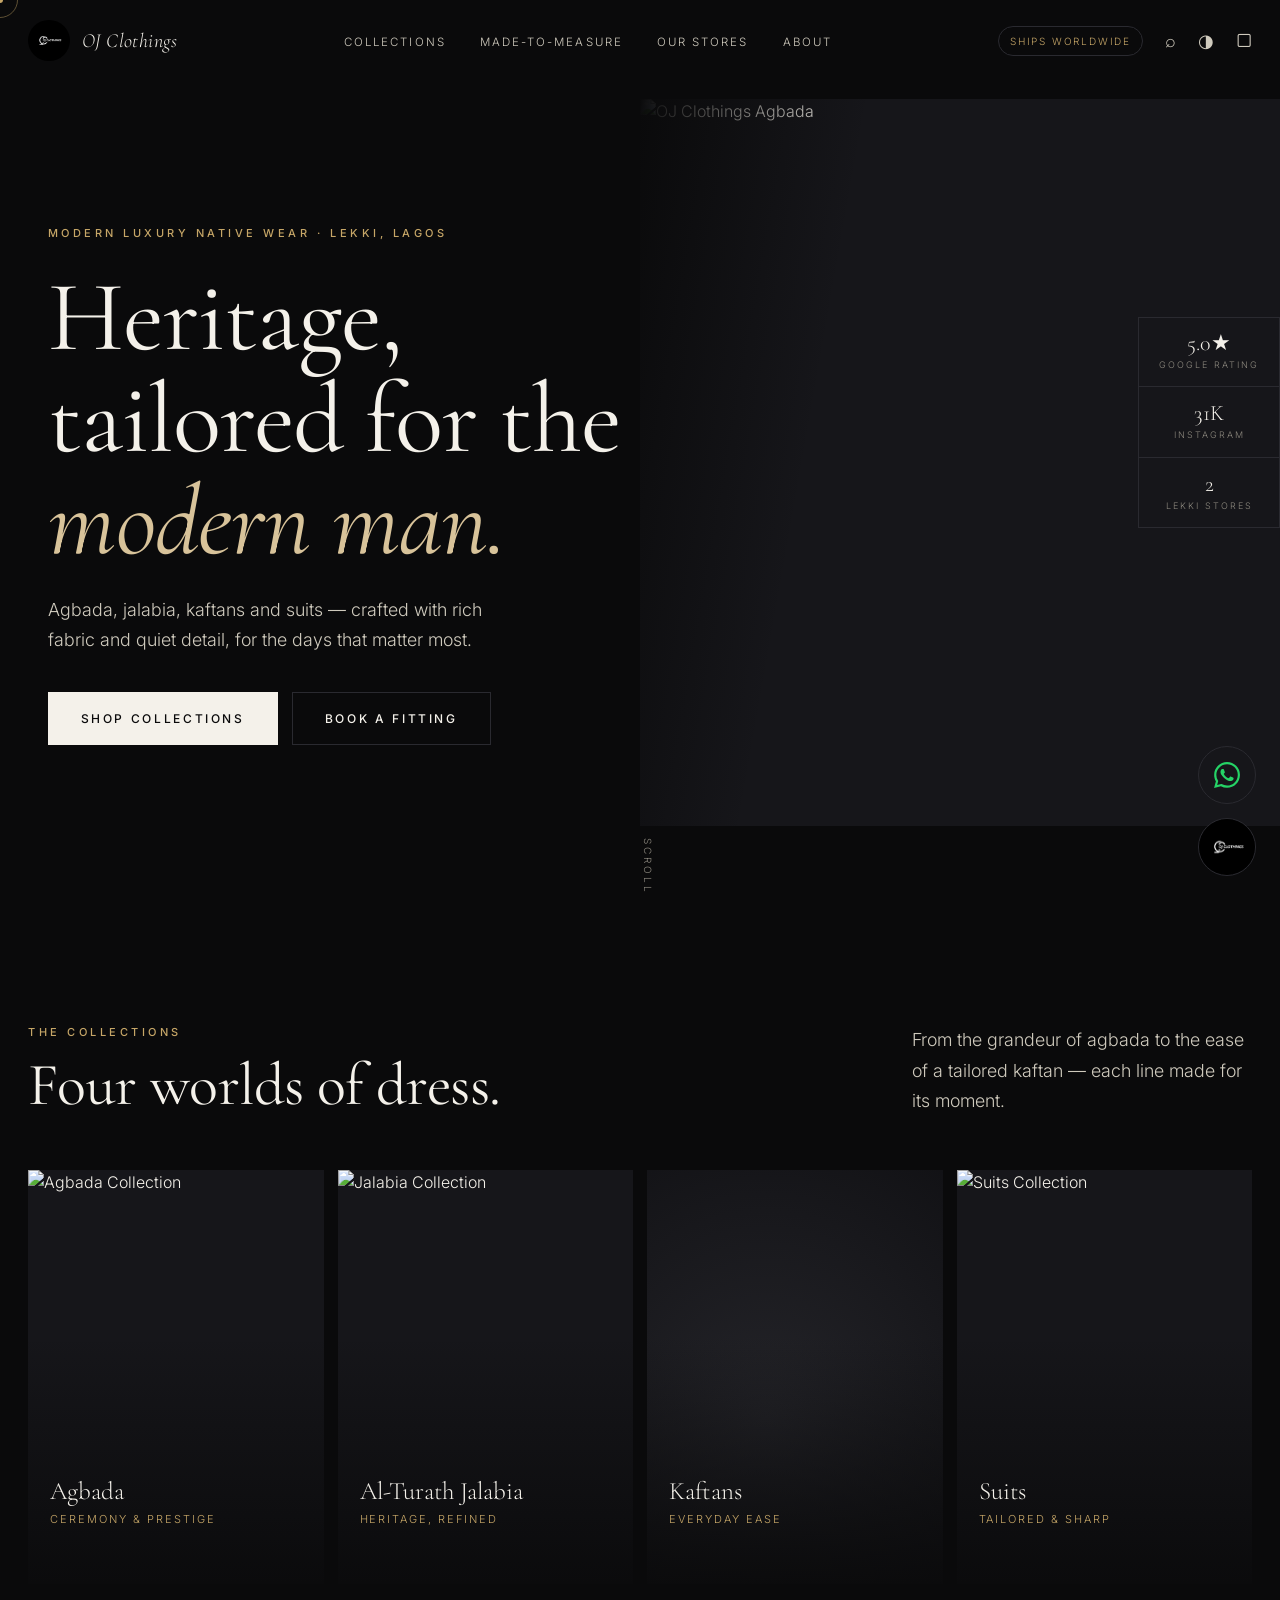
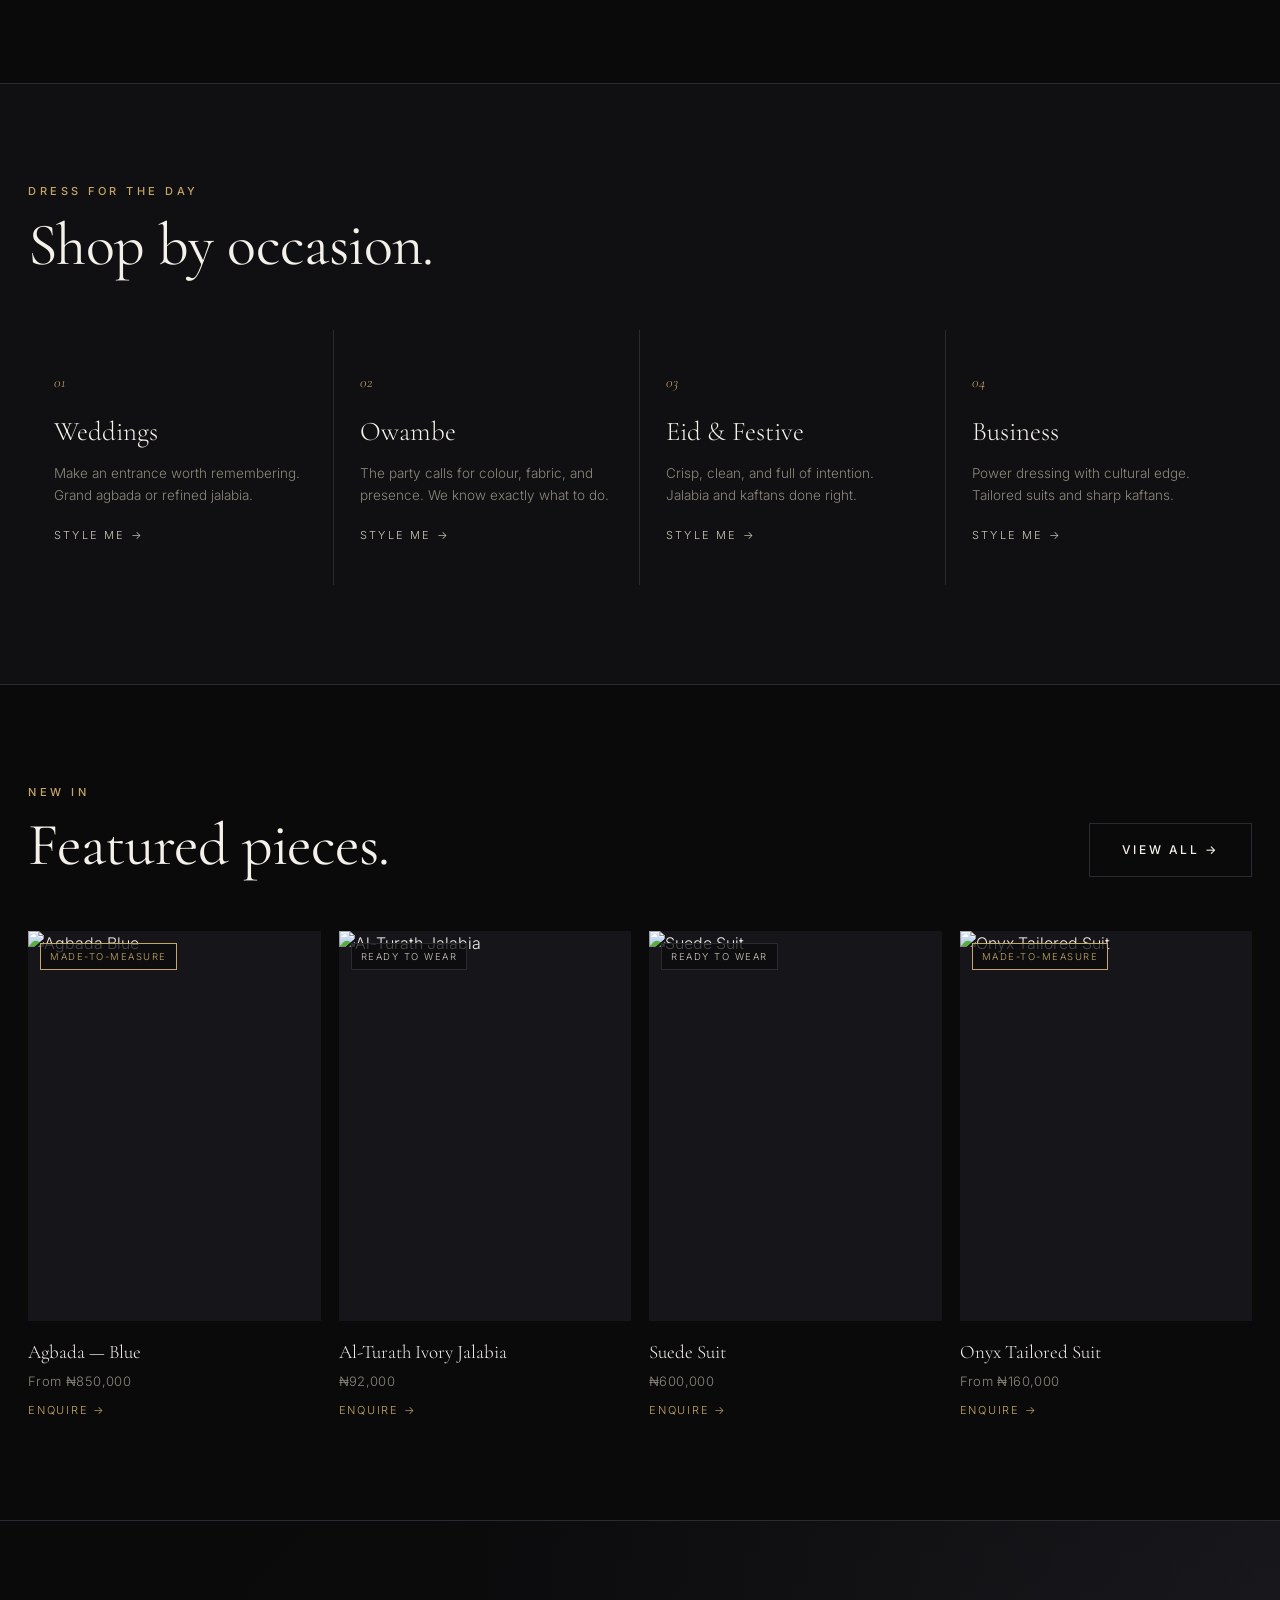
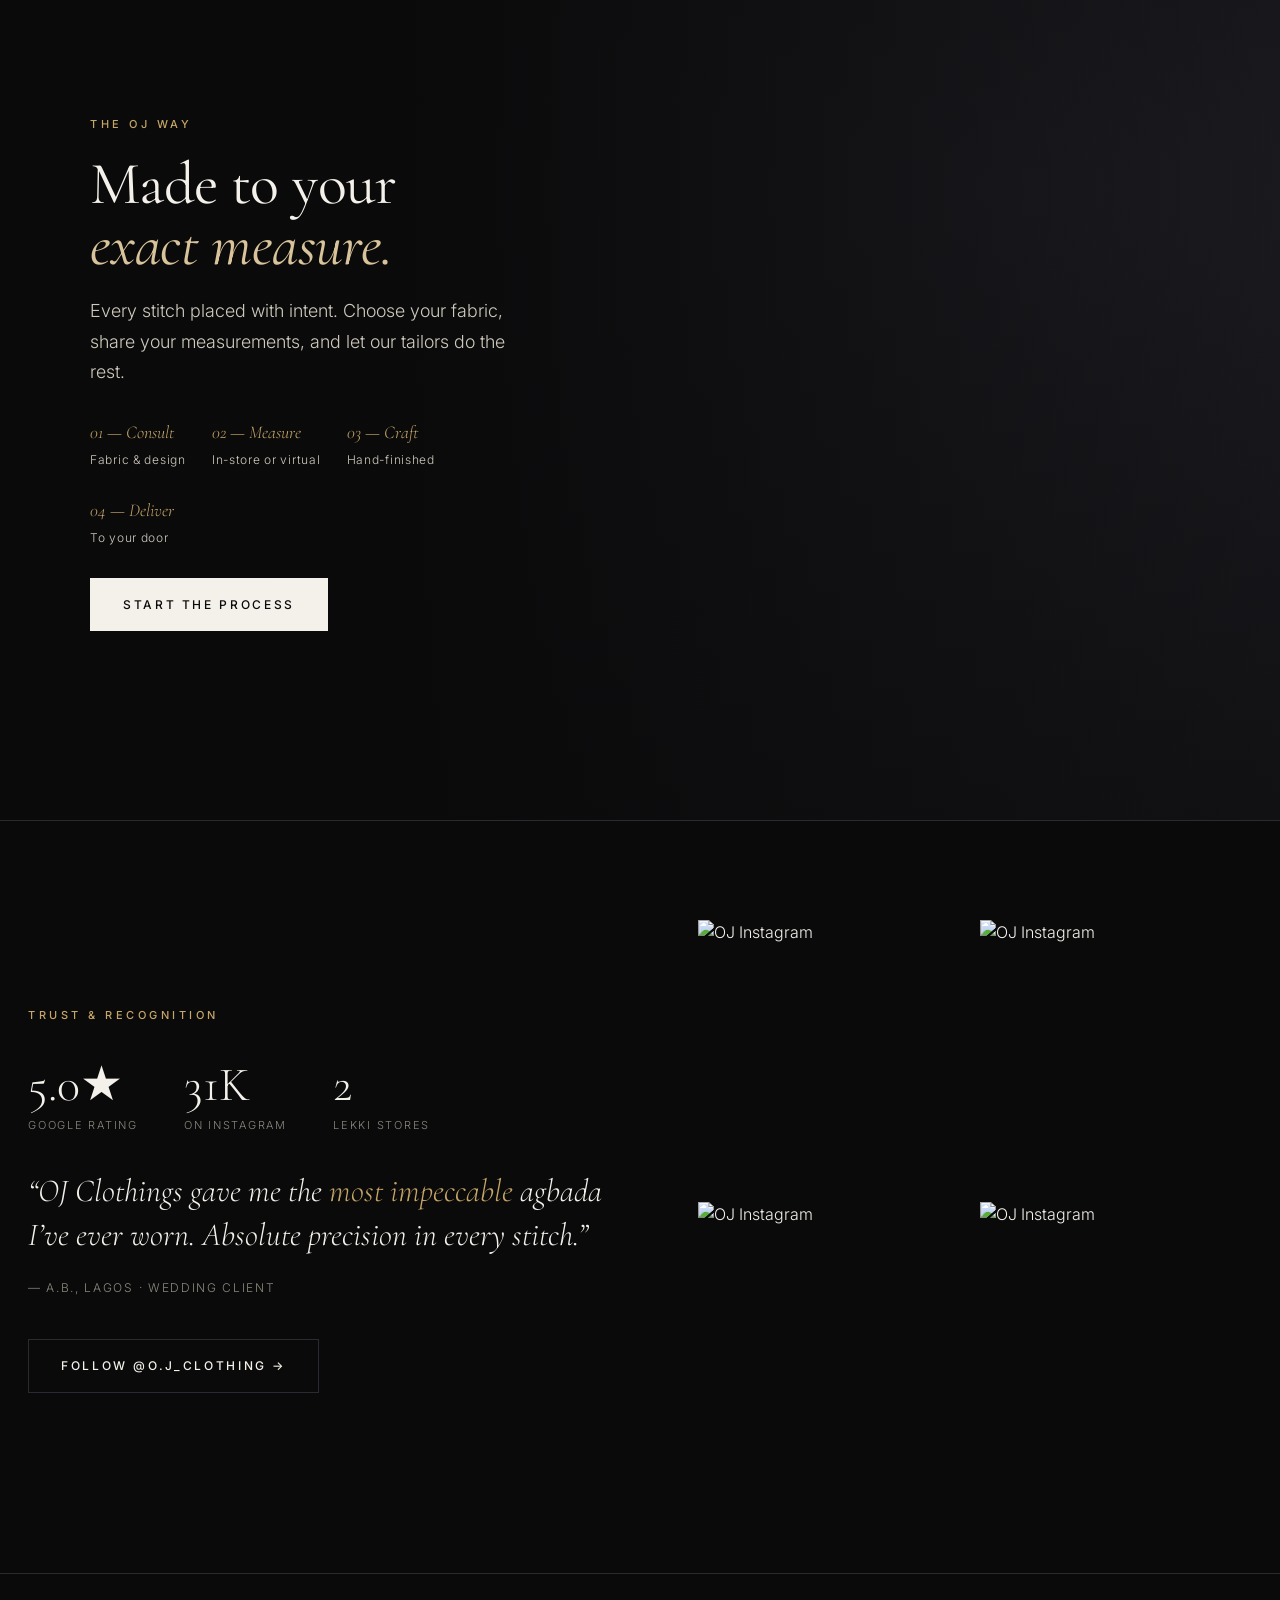
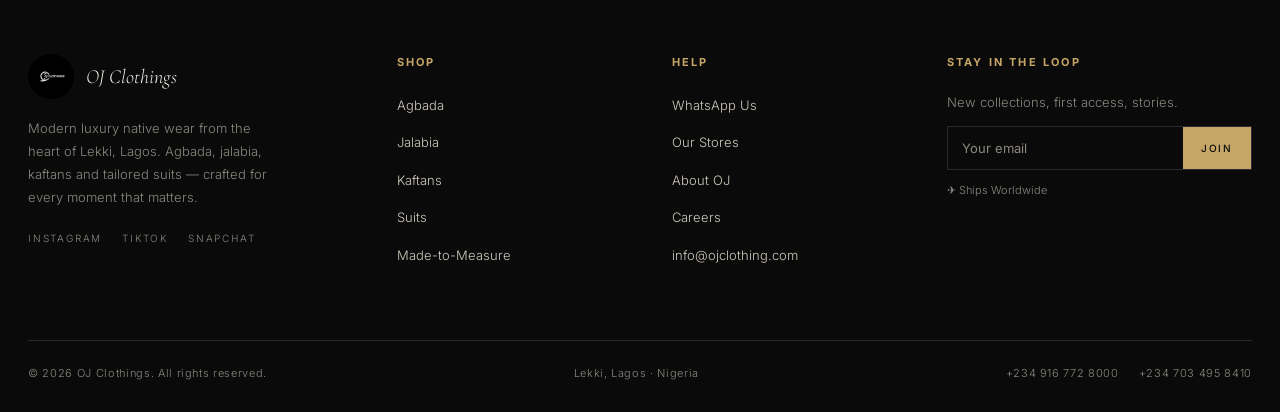
==== commit 146a2bb9: "Install Vercel Web Analytics for project Implemented Vercel Web Analytics for OJ Clothings Project =" ====
--- a/index.html
+++ b/index.html
@@ -1,4 +1,4 @@
-﻿<!DOCTYPE html>
+<!DOCTYPE html>
 <html lang="en">
 <head>
 <meta charset="utf-8">
@@ -189,6 +189,10 @@
   .proof-stats{gap:28px}
 }
 </style>
+<script>
+  window.va = window.va || function () { (window.vaq = window.vaq || []).push(arguments); };
+</script>
+<script defer src="/_vercel/insights/script.js"></script>
 </head>
 <body>
 
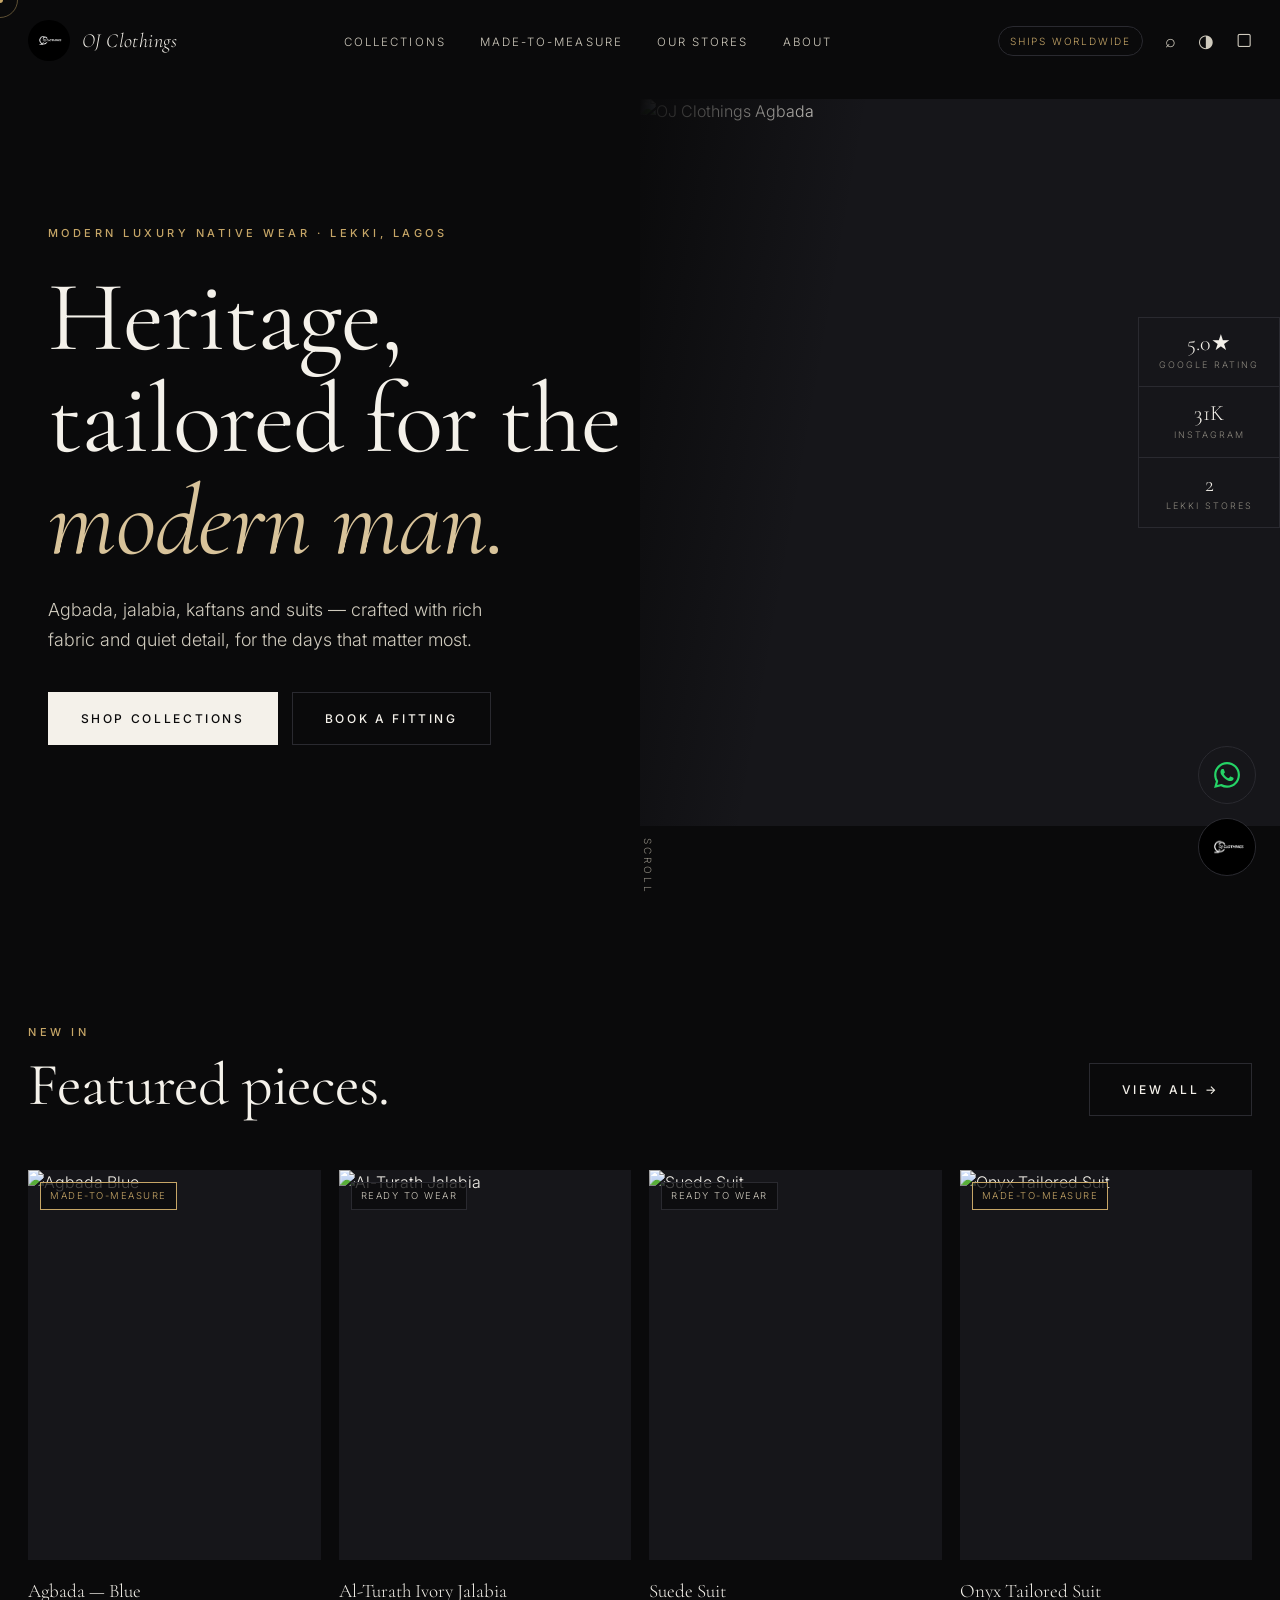
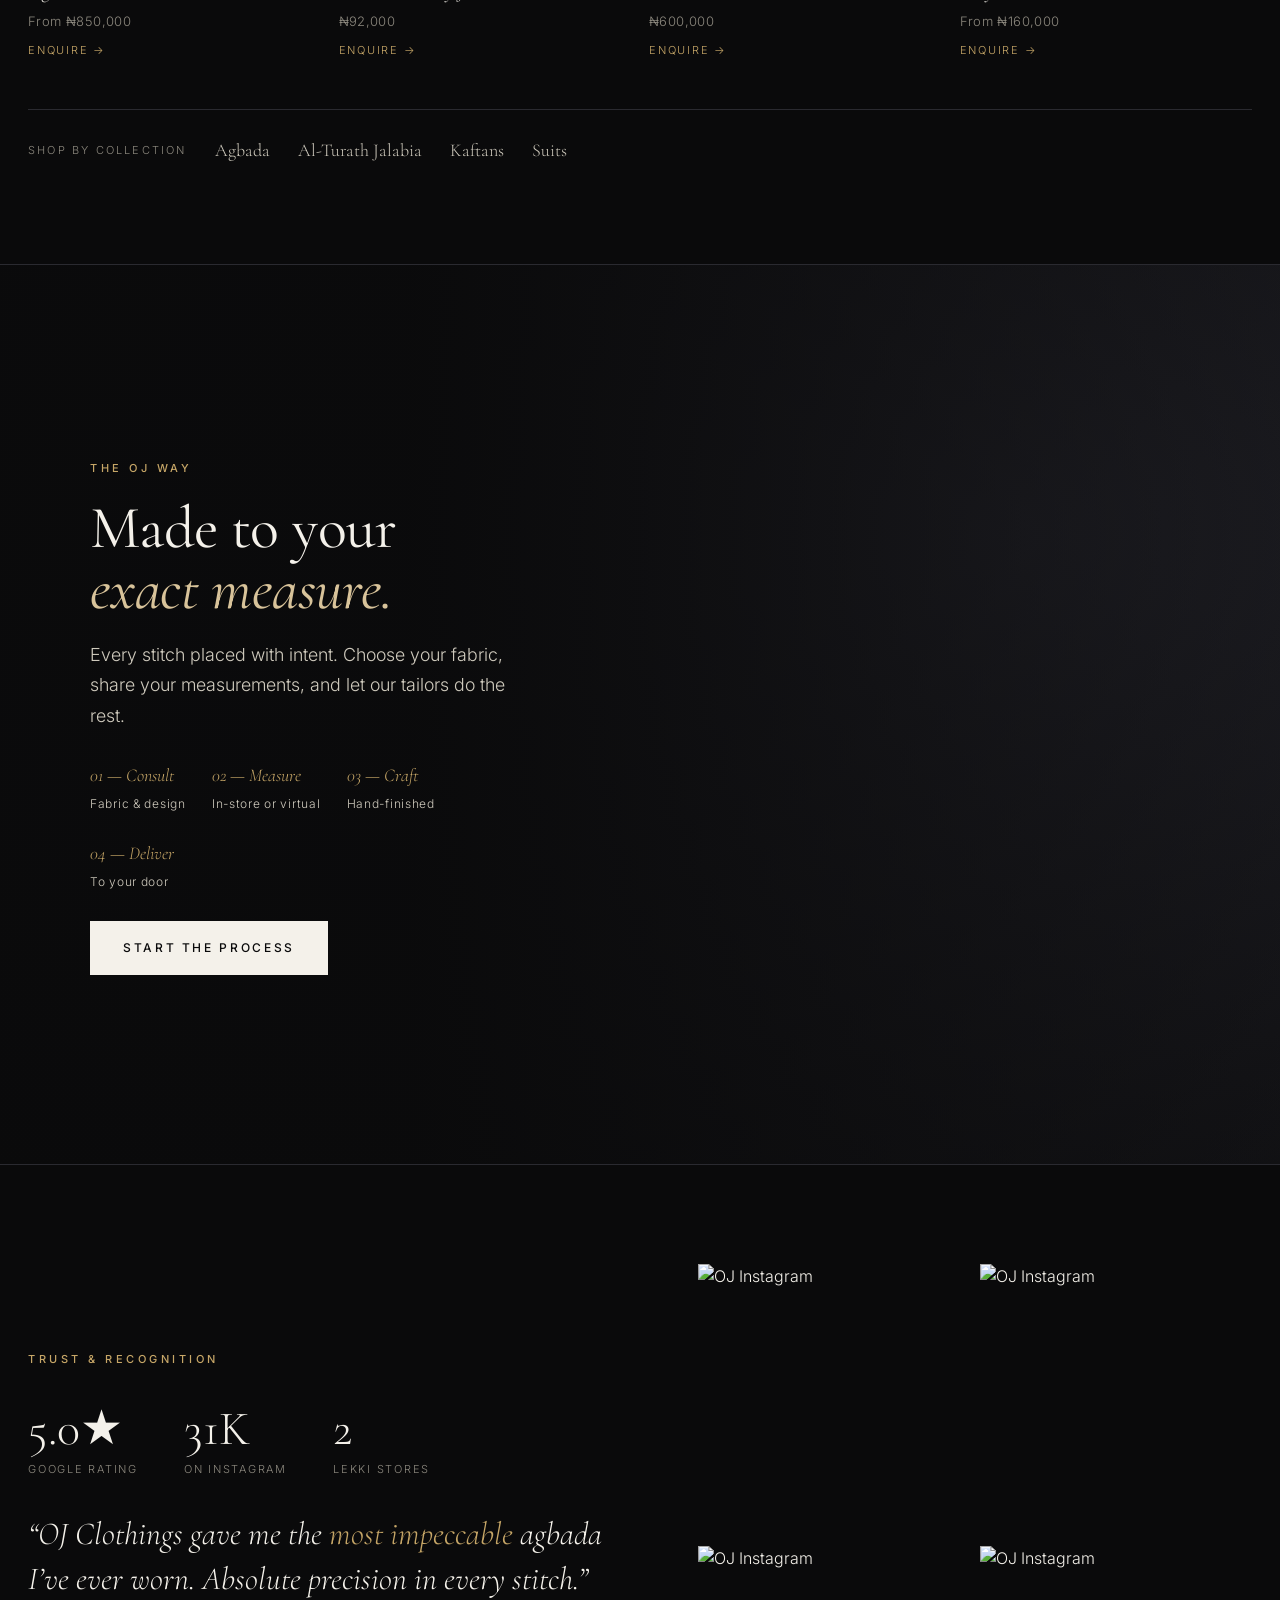
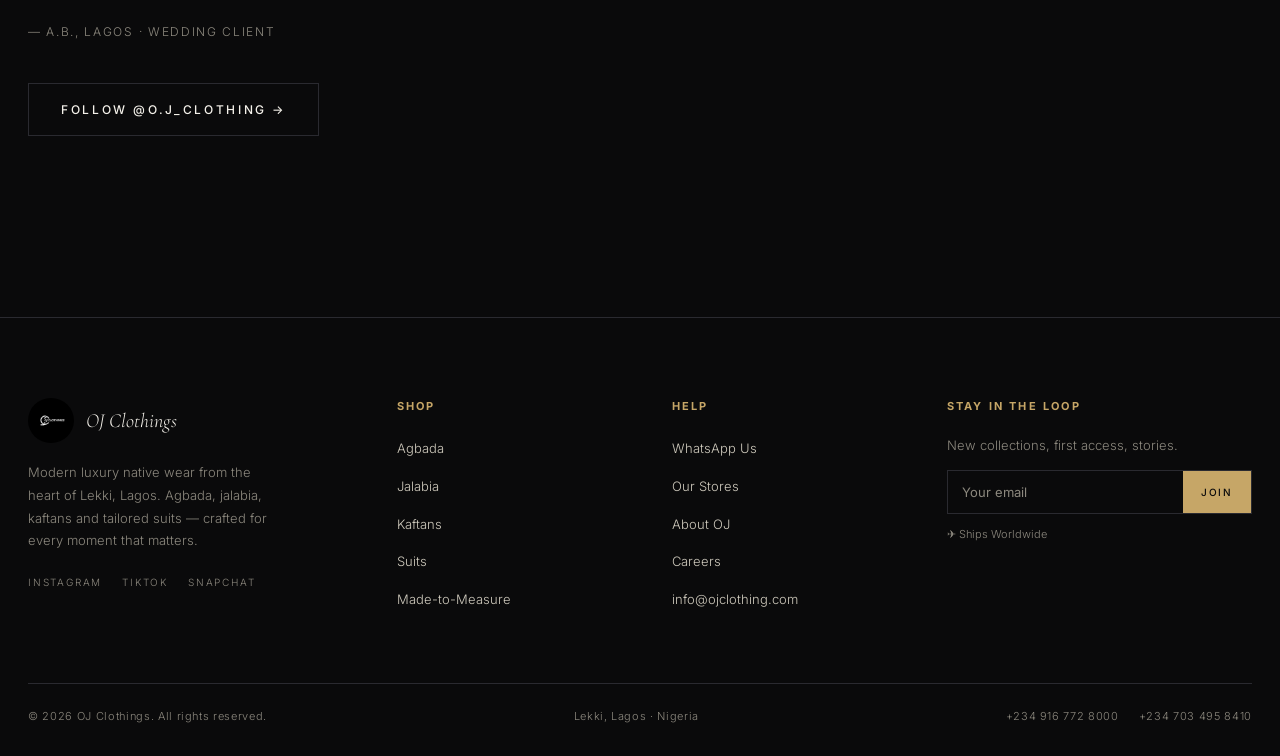
==== commit 7de741ad: "fix: product-first homepage, remove duplicate grid sections Homepage stacked three lookalike 4-card " ====
--- a/index.html
+++ b/index.html
@@ -1,4 +1,4 @@
-<!DOCTYPE html>
+﻿<!DOCTYPE html>
 <html lang="en">
 <head>
 <meta charset="utf-8">
@@ -141,6 +141,10 @@
 .prod .pp{font-size:13px;color:var(--muted);margin-top:4px;letter-spacing:.03em}
 .prod .plink{font-size:11px;letter-spacing:.16em;text-transform:uppercase;color:var(--champagne);margin-top:10px;display:inline-block;transition:.3s}
 .prod:hover .plink{color:var(--champagne-soft)}
+.cat-strip{display:flex;flex-wrap:wrap;align-items:center;gap:12px 28px;margin-top:48px;padding-top:26px;border-top:1px solid var(--line)}
+.cat-strip span{font-size:11px;letter-spacing:.2em;text-transform:uppercase;color:var(--muted)}
+.cat-strip a{font-family:var(--serif);font-size:18px;color:var(--bone-dim);transition:.3s}
+.cat-strip a:hover{color:var(--champagne)}
 
 /* ---- MTM Strip ---- */
 .mtm{position:relative;overflow:hidden;border-top:1px solid var(--line);border-bottom:1px solid var(--line)}
@@ -189,10 +193,6 @@
   .proof-stats{gap:28px}
 }
 </style>
-<script>
-  window.va = window.va || function () { (window.vaq = window.vaq || []).push(arguments); };
-</script>
-<script defer src="/_vercel/insights/script.js"></script>
 </head>
 <body>
 
@@ -269,74 +269,8 @@
   <div class="scrollcue">Scroll</div>
 </section>
 
-<!-- COLLECTIONS -->
+<!-- FEATURED PRODUCTS -->
 <section id="collections">
-  <div class="wrap">
-    <div class="sec-head reveal">
-      <div>
-        <span class="eyebrow">The Collections</span>
-        <h2 class="display">Four worlds of dress.</h2>
-      </div>
-      <p class="lead" style="max-width:340px">From the grandeur of agbada to the ease of a tailored kaftan — each line made for its moment.</p>
-    </div>
-    <div class="col-grid stagger">
-      <a class="col-card reveal" href="collections.html?cat=agbada">
-        <img src="https://qchvsaqdpwsicklrmfux.supabase.co/storage/v1/object/public/product-images/xuieschu0h-1779309136377.jpeg" alt="Agbada Collection" loading="lazy">
-        <div class="col-meta"><div class="n">Agbada</div><div class="s">Ceremony &amp; prestige</div><div class="arrow">Explore &#x2192;</div></div>
-      </a>
-      <a class="col-card reveal" href="collections.html?cat=jalabia">
-        <img src="https://qchvsaqdpwsicklrmfux.supabase.co/storage/v1/object/public/product-images/wfoxzxoh84d-1779288623539.jpeg" alt="Jalabia Collection" loading="lazy">
-        <div class="col-meta"><div class="n">Al-Turath Jalabia</div><div class="s">Heritage, refined</div><div class="arrow">Explore &#x2192;</div></div>
-      </a>
-      <a class="col-card reveal" href="collections.html?cat=kaftan">
-        <div class="ph ph-grad-3"></div>
-        <div class="col-meta"><div class="n">Kaftans</div><div class="s">Everyday ease</div><div class="arrow">Explore &#x2192;</div></div>
-      </a>
-      <a class="col-card reveal" href="collections.html?cat=suits">
-        <img src="https://qchvsaqdpwsicklrmfux.supabase.co/storage/v1/object/public/product-images/p2qfy0laj58-1779307340349.jpeg" alt="Suits Collection" loading="lazy">
-        <div class="col-meta"><div class="n">Suits</div><div class="s">Tailored &amp; sharp</div><div class="arrow">Explore &#x2192;</div></div>
-      </a>
-    </div>
-  </div>
-</section>
-
-<!-- OCCASION -->
-<section class="occasion">
-  <div class="wrap">
-    <div class="sec-head reveal">
-      <div><span class="eyebrow">Dress for the Day</span><h2 class="display">Shop by occasion.</h2></div>
-    </div>
-    <div class="occ-grid">
-      <div class="occ reveal" onclick="askOJ('What should I wear to a Nigerian wedding?')">
-        <div class="num">01</div>
-        <div class="t">Weddings</div>
-        <p>Make an entrance worth remembering. Grand agbada or refined jalabia.</p>
-        <div class="go">Style me &#x2192;</div>
-      </div>
-      <div class="occ reveal" onclick="askOJ('What should I wear to an owambe party?')">
-        <div class="num">02</div>
-        <div class="t">Owambe</div>
-        <p>The party calls for colour, fabric, and presence. We know exactly what to do.</p>
-        <div class="go">Style me &#x2192;</div>
-      </div>
-      <div class="occ reveal" onclick="askOJ('What should I wear for Eid or a festive occasion?')">
-        <div class="num">03</div>
-        <div class="t">Eid &amp; Festive</div>
-        <p>Crisp, clean, and full of intention. Jalabia and kaftans done right.</p>
-        <div class="go">Style me &#x2192;</div>
-      </div>
-      <div class="occ reveal" onclick="askOJ('What should I wear to a business meeting or formal event?')">
-        <div class="num">04</div>
-        <div class="t">Business</div>
-        <p>Power dressing with cultural edge. Tailored suits and sharp kaftans.</p>
-        <div class="go">Style me &#x2192;</div>
-      </div>
-    </div>
-  </div>
-</section>
-
-<!-- FEATURED PRODUCTS -->
-<section>
   <div class="wrap">
     <div class="sec-head reveal">
       <div>
@@ -382,6 +316,13 @@
         <div class="pp">From &#x20A6;160,000</div>
         <div class="plink">Enquire &#x2192;</div>
       </div>
+    </div>
+    <div class="cat-strip reveal">
+      <span>Shop by collection</span>
+      <a href="collections.html?cat=agbada">Agbada</a>
+      <a href="collections.html?cat=jalabia">Al-Turath Jalabia</a>
+      <a href="collections.html?cat=kaftan">Kaftans</a>
+      <a href="collections.html?cat=suits">Suits</a>
     </div>
   </div>
 </section>
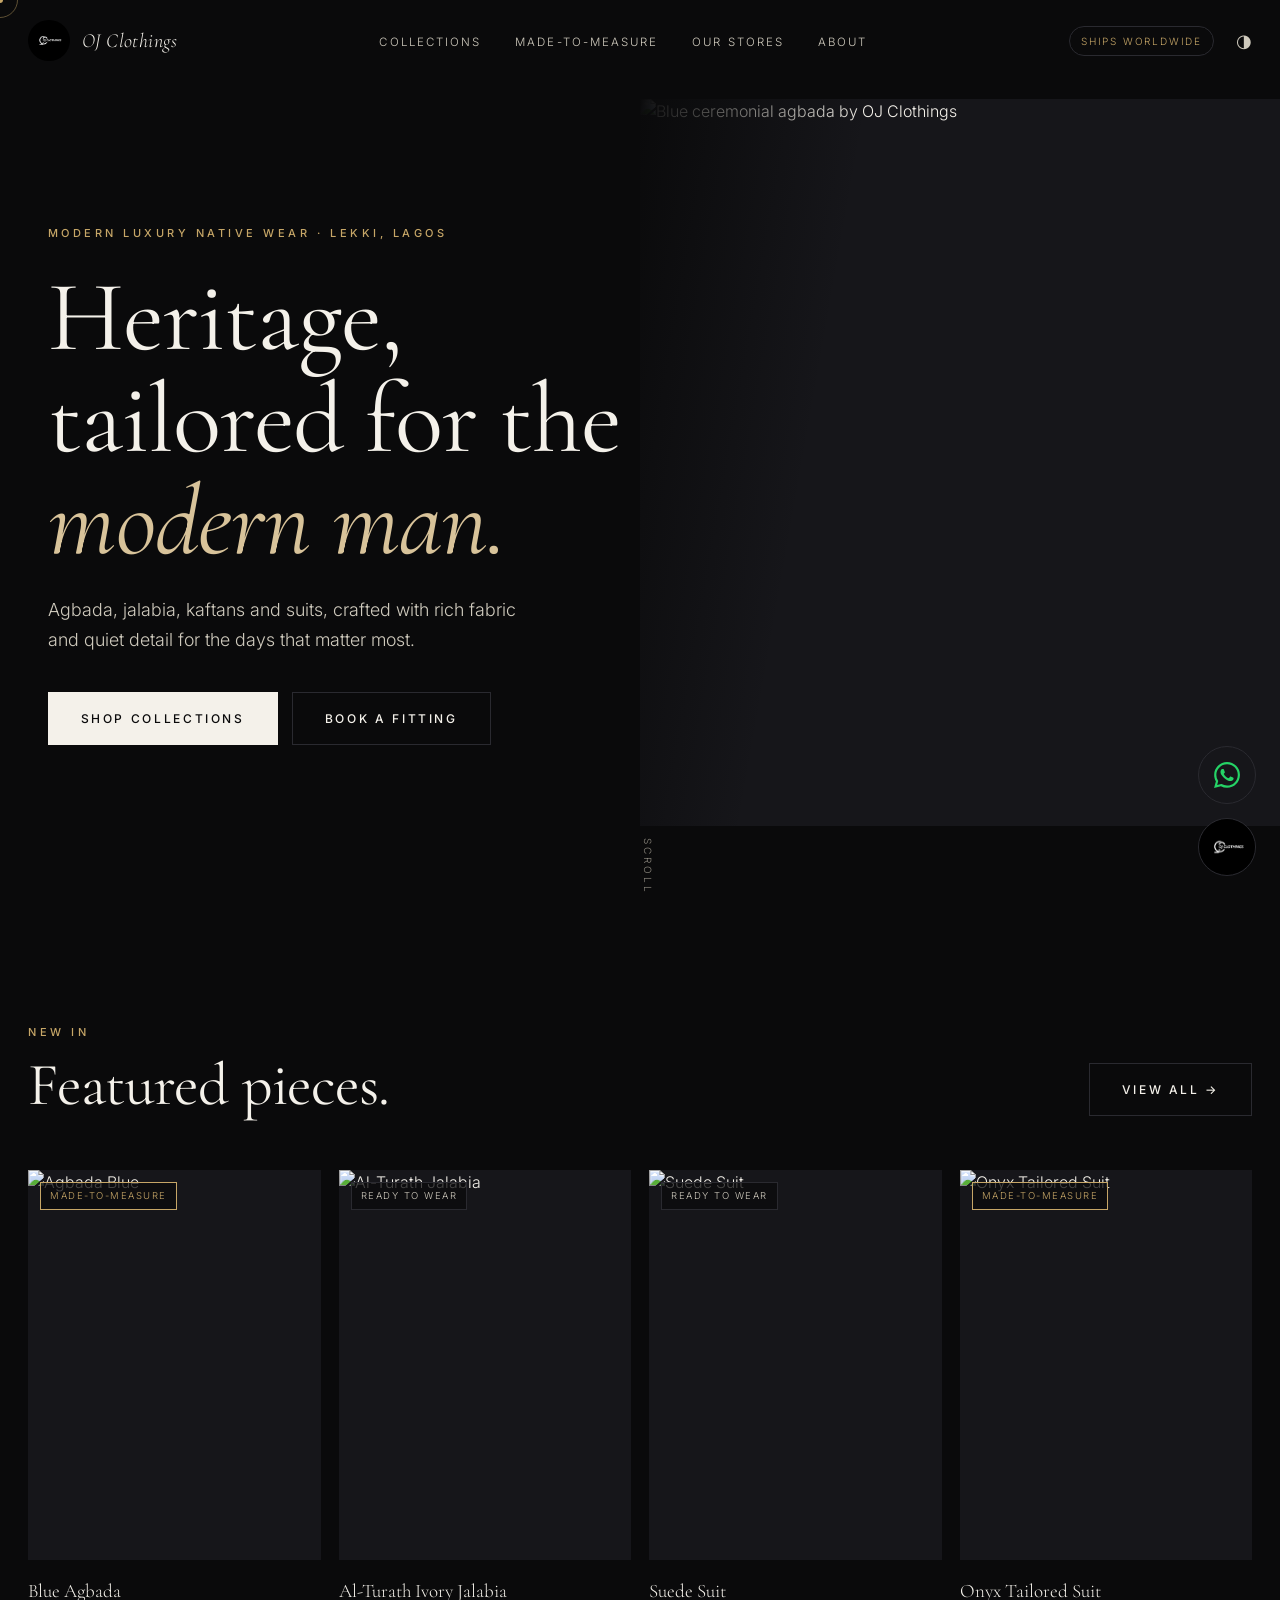
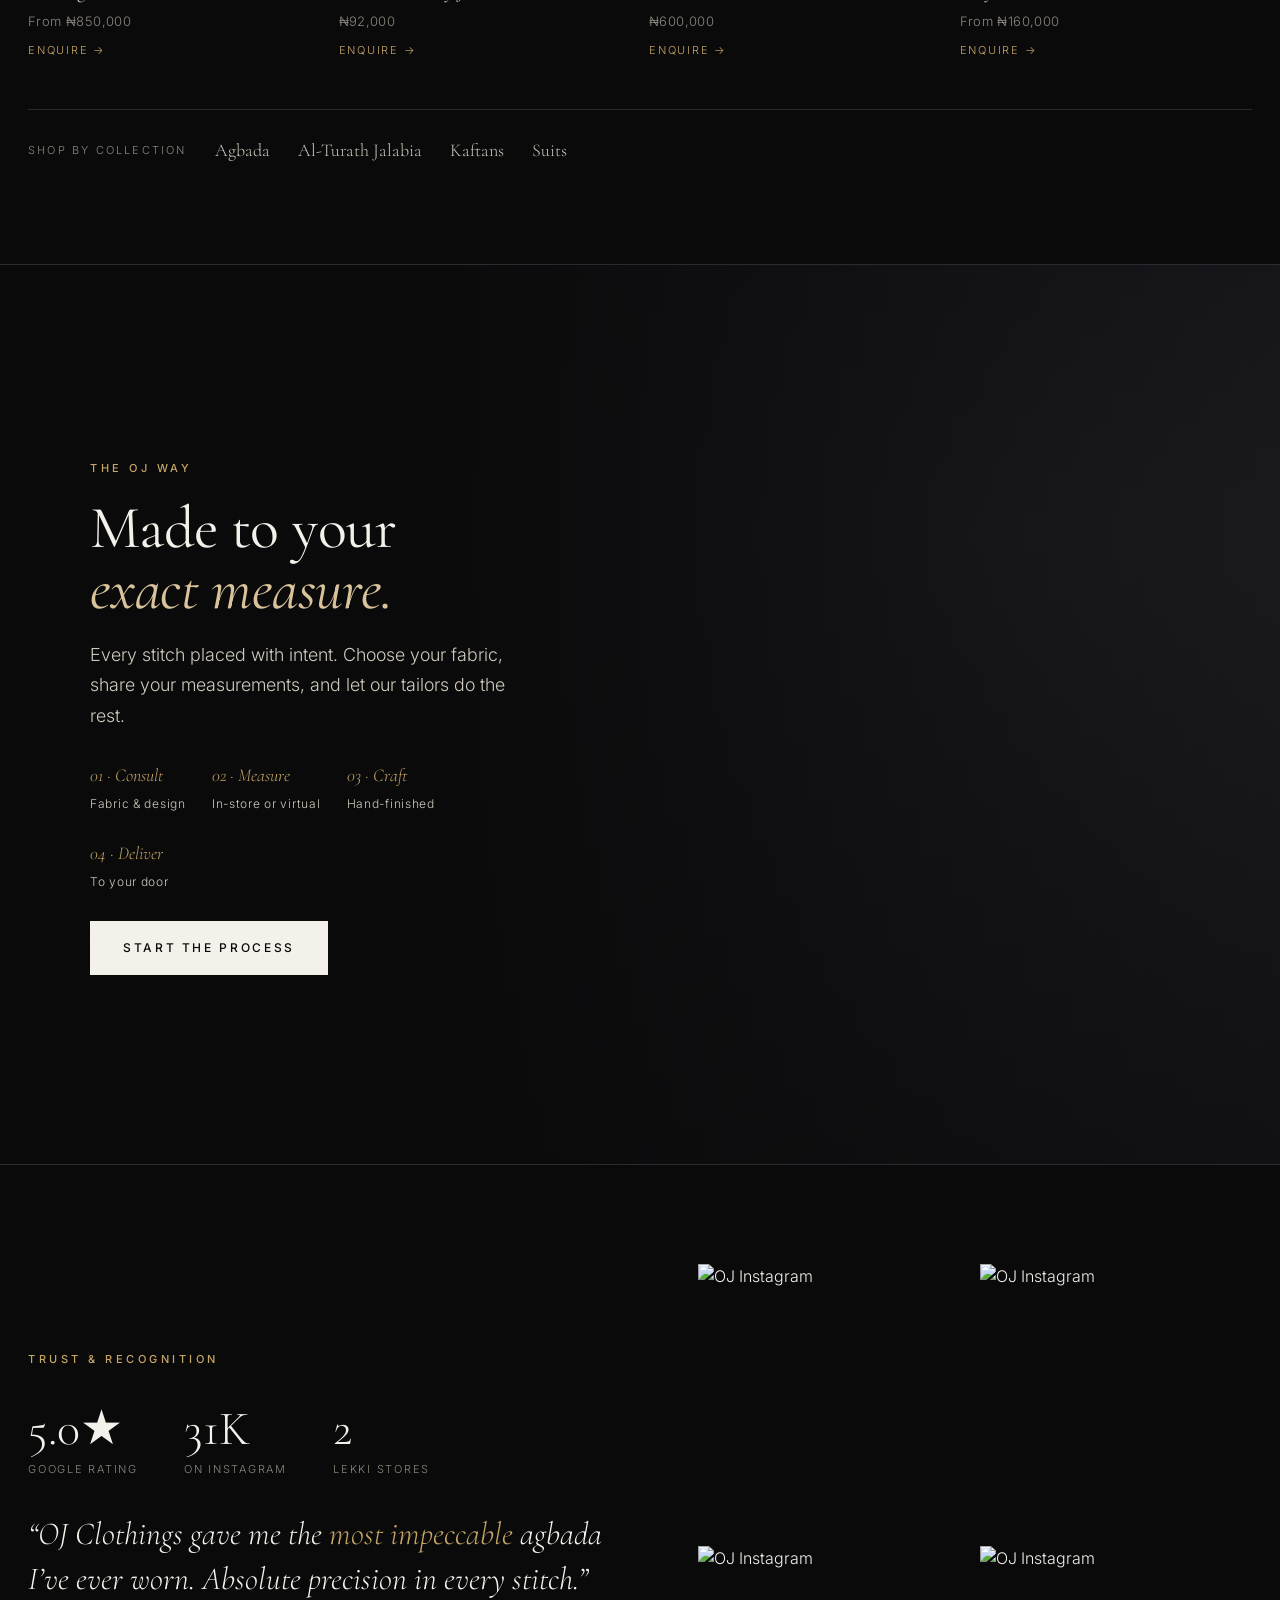
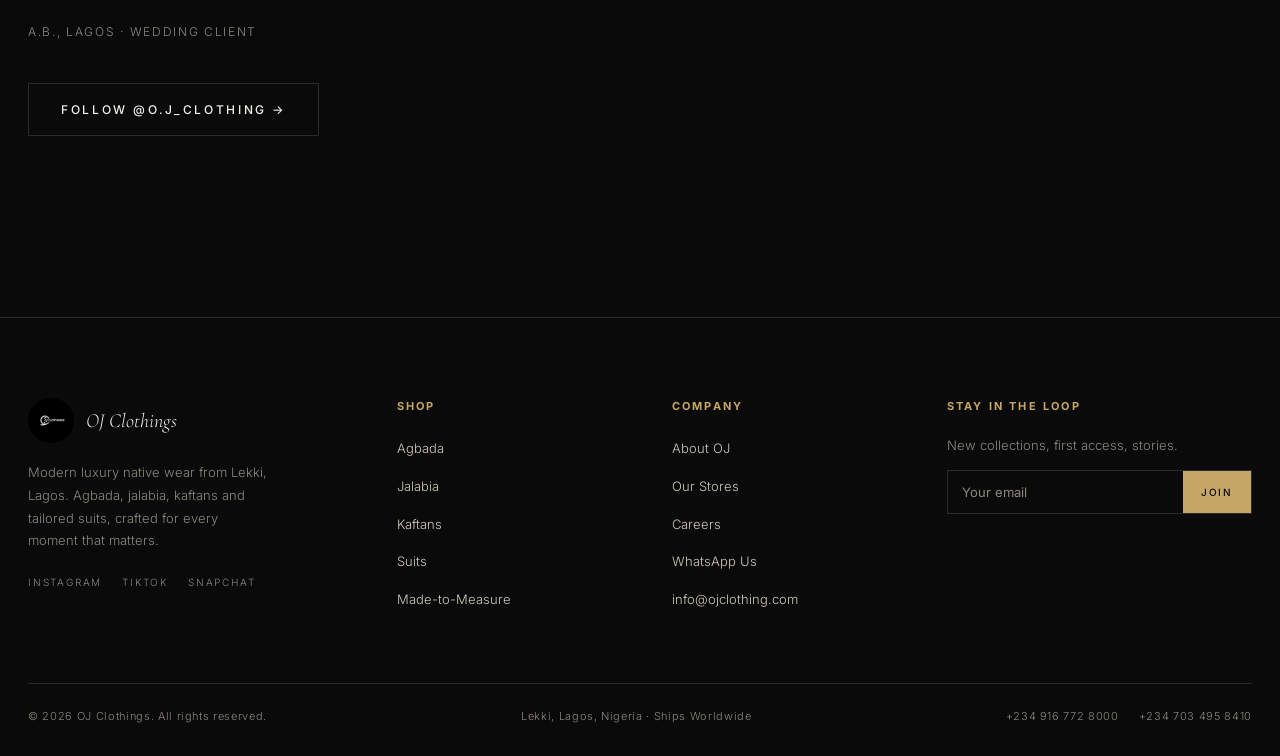
==== commit 66af8607: "feat: professional polish pass - SEO layer, dedupe, clean URLs, consistent chrome - SEO: unique titl" ====
--- a/index.html
+++ b/index.html
@@ -3,13 +3,55 @@
 <head>
 <meta charset="utf-8">
 <meta name="viewport" content="width=device-width,initial-scale=1">
-<title>OJ Clothings — Heritage, Tailored for the Modern Man</title>
-<meta name="description" content="OJ Clothings — modern luxury native wear. Agbada, jalabia, kaftans and tailored suits. Two homes in Lekki. Shipping worldwide.">
+<title>OJ Clothings | Luxury Native Wear in Lekki, Lagos</title>
+<meta name="description" content="Luxury Nigerian native wear, made to measure. Shop agbada, Al-Turath jalabia, kaftans and tailored suits from OJ Clothings in Lekki, Lagos. Worldwide delivery.">
+<link rel="canonical" href="https://oj-clothings-repo.vercel.app/">
+<meta name="theme-color" content="#0a0a0b">
+<meta property="og:type" content="website">
+<meta property="og:site_name" content="OJ Clothings">
+<meta property="og:title" content="OJ Clothings | Luxury Native Wear in Lekki, Lagos">
+<meta property="og:description" content="Luxury Nigerian native wear, made to measure. Agbada, jalabia, kaftans and tailored suits from Lekki, Lagos. Worldwide delivery.">
+<meta property="og:url" content="https://oj-clothings-repo.vercel.app/">
+<meta property="og:image" content="https://qchvsaqdpwsicklrmfux.supabase.co/storage/v1/object/public/product-images/xuieschu0h-1779309136377.jpeg">
+<meta name="twitter:card" content="summary_large_image">
 <link rel="icon" href="assets/img/logo.jpg">
 <link rel="preconnect" href="https://fonts.googleapis.com">
 <link rel="preconnect" href="https://fonts.gstatic.com" crossorigin>
+<link rel="preconnect" href="https://qchvsaqdpwsicklrmfux.supabase.co">
 <link href="https://fonts.googleapis.com/css2?family=Cormorant+Garamond:ital,wght@0,300;0,400;0,500;1,300;1,400;1,500&family=Inter:wght@300;400;500&display=swap" rel="stylesheet">
 <link rel="stylesheet" href="assets/css/global.css">
+<script type="application/ld+json">
+{
+  "@context": "https://schema.org",
+  "@type": "ClothingStore",
+  "name": "OJ Clothings",
+  "description": "Luxury Nigerian native wear. Agbada, Al-Turath jalabia, kaftans and tailored suits, ready to wear and made to measure.",
+  "url": "https://oj-clothings-repo.vercel.app/",
+  "logo": "https://oj-clothings-repo.vercel.app/assets/img/logo.jpg",
+  "image": "https://qchvsaqdpwsicklrmfux.supabase.co/storage/v1/object/public/product-images/xuieschu0h-1779309136377.jpeg",
+  "telephone": "+2349167728000",
+  "email": "info@ojclothing.com",
+  "priceRange": "₦74,000 - ₦850,000",
+  "currenciesAccepted": "NGN",
+  "address": {
+    "@type": "PostalAddress",
+    "streetAddress": "Admiralty Mall, Admiralty Way, Lekki Phase 1",
+    "addressLocality": "Lagos",
+    "addressCountry": "NG"
+  },
+  "openingHoursSpecification": {
+    "@type": "OpeningHoursSpecification",
+    "dayOfWeek": ["Monday", "Tuesday", "Wednesday", "Thursday", "Friday", "Saturday"],
+    "opens": "09:00",
+    "closes": "19:00"
+  },
+  "sameAs": [
+    "https://www.instagram.com/o.j_clothing/",
+    "https://www.tiktok.com/@oj_clothings",
+    "https://www.snapchat.com/add/ojclothings"
+  ]
+}
+</script>
 <style>
 
 /* ---- Intro Splash ----
@@ -79,16 +121,6 @@
 .hero-media img{width:100%;height:100%;object-fit:cover;animation:heroImgIn 1.4s var(--ease) .2s both}
 @keyframes heroImgIn{from{transform:scale(1.08);opacity:.6}to{transform:scale(1);opacity:1}}
 .hero-media::after{content:'';position:absolute;inset:0;background:linear-gradient(100deg,var(--obsidian) 0%,transparent 30%)}
-.hero-stats{
-  position:absolute;top:30%;right:0;z-index:3;
-  display:flex;flex-direction:column;gap:1px;
-  border:1px solid var(--line);
-  animation:fadeLeft .9s var(--ease) 1s both;
-}
-.hero-stat{padding:14px 20px;border-bottom:1px solid var(--line);text-align:center}
-.hero-stat:last-child{border-bottom:none}
-.hero-stat .n{font-family:var(--serif);font-size:22px;line-height:1}
-.hero-stat .l{font-size:9px;letter-spacing:.22em;text-transform:uppercase;color:var(--muted);margin-top:4px}
 .scrollcue{
   position:absolute;bottom:30px;left:50%;transform:translateX(-50%);z-index:3;
   font-size:10px;letter-spacing:.3em;text-transform:uppercase;color:var(--muted);
@@ -97,35 +129,6 @@
 }
 
 @keyframes fadeUp{from{opacity:0;transform:translateY(28px)}to{opacity:1;transform:none}}
-@keyframes fadeLeft{from{opacity:0;transform:translateX(28px)}to{opacity:1;transform:none}}
-
-/* ---- Collections Grid ---- */
-.col-grid{display:grid;grid-template-columns:repeat(4,1fr);gap:14px}
-.col-card{position:relative;aspect-ratio:3/4.2;overflow:hidden;cursor:pointer;background:var(--charcoal);display:block}
-.col-card img{width:100%;height:100%;object-fit:cover;transition:1.1s var(--ease)}
-.col-card .ph{width:100%;height:100%;position:absolute;inset:0}
-.col-card:hover img{transform:scale(1.06)}
-.col-card::after{content:'';position:absolute;inset:0;background:linear-gradient(180deg,transparent 40%,rgba(10,10,11,.92));z-index:1}
-.col-meta{position:absolute;left:22px;bottom:22px;z-index:2}
-.col-meta .n{font-family:var(--serif);font-size:25px;line-height:1.1}
-.col-meta .s{font-size:11px;letter-spacing:.18em;text-transform:uppercase;color:var(--champagne);margin-top:6px}
-.col-meta .arrow{margin-top:14px;font-size:12px;letter-spacing:.2em;text-transform:uppercase;color:var(--bone-dim);opacity:0;transform:translateX(-8px);transition:.5s var(--ease)}
-.col-card:hover .col-meta .arrow{opacity:1;transform:none}
-.ph-grad-1{background:radial-gradient(130% 100% at 30% 20%,#2a2a30,#101012)}
-.ph-grad-2{background:radial-gradient(130% 100% at 70% 30%,#27262b,#0d0d10)}
-.ph-grad-3{background:radial-gradient(130% 100% at 40% 60%,#242429,#0c0c0f)}
-.ph-grad-4{background:radial-gradient(130% 100% at 60% 40%,#202025,#0b0b0e)}
-
-/* ---- Occasion ---- */
-.occasion{background:var(--obsidian-2);border-top:1px solid var(--line);border-bottom:1px solid var(--line)}
-.occ-grid{display:grid;grid-template-columns:repeat(4,1fr)}
-.occ{padding:40px 26px;border-right:1px solid var(--line);transition:.5s var(--ease);cursor:pointer}
-.occ:last-child{border-right:none}
-.occ:hover{background:var(--charcoal)}
-.occ .num{font-family:var(--serif);font-size:15px;color:var(--champagne);font-style:italic}
-.occ .t{font-family:var(--serif);font-size:27px;margin:16px 0 10px}
-.occ p{font-size:13.5px;color:var(--muted);min-height:46px}
-.occ .go{margin-top:18px;font-size:11px;letter-spacing:.2em;text-transform:uppercase;color:var(--bone-dim)}
 
 /* ---- Products ---- */
 .prod-grid{display:grid;grid-template-columns:repeat(4,1fr);gap:18px}
@@ -180,14 +183,11 @@
   .hero{grid-template-columns:1fr}
   .hero-media{display:none}
   .hero-content{padding-right:28px;min-height:100vh}
-  .col-grid,.prod-grid{grid-template-columns:repeat(2,1fr)}
-  .occ-grid{grid-template-columns:repeat(2,1fr)}
-  .occ:nth-child(2){border-right:none}
-  .occ{border-bottom:1px solid var(--line)}
+  .prod-grid{grid-template-columns:repeat(2,1fr)}
   .proof{grid-template-columns:1fr;gap:40px}
 }
 @media(max-width:640px){
-  .col-grid,.prod-grid{grid-template-columns:1fr 1fr}
+  .prod-grid{grid-template-columns:1fr 1fr}
   .hero-cta{flex-direction:column}
   .hero-cta .btn{width:100%;justify-content:center}
   .proof-stats{gap:28px}
@@ -226,24 +226,22 @@
 
 <!-- NAV -->
 <header class="nav" id="nav">
-  <a class="nav-logo" href="index.html">
+  <a class="nav-logo" href="/">
     <img src="assets/img/logo.jpg" alt="OJ Clothings" class="logo-img loaded">
     <span class="name">OJ Clothings</span>
   </a>
   <nav>
     <ul class="nav-links">
-      <li><a href="collections.html">Collections</a></li>
-      <li><a href="made-to-measure.html">Made-to-Measure</a></li>
-      <li><a href="stores.html">Our Stores</a></li>
-      <li><a href="about.html">About</a></li>
+      <li><a href="/collections">Collections</a></li>
+      <li><a href="/made-to-measure">Made-to-Measure</a></li>
+      <li><a href="/stores">Our Stores</a></li>
+      <li><a href="/about">About</a></li>
     </ul>
   </nav>
   <div class="nav-right">
     <span class="nav-ship">Ships Worldwide</span>
-    <span class="nav-icon" title="Search / Enquire" onclick="openOJ()">&#x2315;</span>
-    <span class="nav-icon" title="Toggle theme" onclick="toggleTheme()">&#x25D1;</span>
-    <span class="nav-icon" title="Enquire" onclick="askOJ('I want to place an order or enquire about a piece')">&#x25A2;</span>
-    <button class="burger" onclick="toggleMenu()"><span></span><span></span><span></span></button>
+    <button class="nav-icon" title="Toggle theme" aria-label="Toggle light or dark theme" onclick="toggleTheme()">&#x25D1;</button>
+    <button class="burger" aria-label="Open menu" onclick="toggleMenu()"><span></span><span></span><span></span></button>
   </div>
 </header>
 
@@ -252,19 +250,14 @@
   <div class="hero-content wrap" style="grid-column:unset;max-width:none">
     <span class="eyebrow">Modern Luxury Native Wear &middot; Lekki, Lagos</span>
     <h1 class="display">Heritage,<br>tailored for the<br><em>modern man.</em></h1>
-    <p class="lead">Agbada, jalabia, kaftans and suits — crafted with rich fabric and quiet detail, for the days that matter most.</p>
+    <p class="lead">Agbada, jalabia, kaftans and suits, crafted with rich fabric and quiet detail for the days that matter most.</p>
     <div class="hero-cta">
-      <a href="collections.html" class="btn btn-solid">Shop Collections</a>
-      <a href="made-to-measure.html" class="btn btn-ghost">Book a Fitting</a>
+      <a href="/collections" class="btn btn-solid">Shop Collections</a>
+      <a href="/made-to-measure" class="btn btn-ghost">Book a Fitting</a>
     </div>
   </div>
   <div class="hero-media">
-    <img src="https://qchvsaqdpwsicklrmfux.supabase.co/storage/v1/object/public/product-images/xuieschu0h-1779309136377.jpeg" alt="OJ Clothings Agbada" loading="eager">
-    <div class="hero-stats">
-      <div class="hero-stat"><div class="n">5.0&#9733;</div><div class="l">Google Rating</div></div>
-      <div class="hero-stat"><div class="n">31K</div><div class="l">Instagram</div></div>
-      <div class="hero-stat"><div class="n">2</div><div class="l">Lekki Stores</div></div>
-    </div>
+    <img src="https://qchvsaqdpwsicklrmfux.supabase.co/storage/v1/object/public/product-images/xuieschu0h-1779309136377.jpeg" alt="Blue ceremonial agbada by OJ Clothings" loading="eager" fetchpriority="high">
   </div>
   <div class="scrollcue">Scroll</div>
 </section>
@@ -277,7 +270,7 @@
         <span class="eyebrow">New In</span>
         <h2 class="display">Featured pieces.</h2>
       </div>
-      <a href="collections.html" class="btn btn-ghost">View All &#x2192;</a>
+      <a href="/collections" class="btn btn-ghost">View All &#x2192;</a>
     </div>
     <div class="prod-grid stagger">
       <div class="prod reveal" data-id="agbada-blue" onclick="openProduct(this)">
@@ -285,7 +278,7 @@
           <img src="https://qchvsaqdpwsicklrmfux.supabase.co/storage/v1/object/public/product-images/xuieschu0h-1779309136377.jpeg" alt="Agbada Blue" loading="lazy">
           <div class="tag custom">Made-to-Measure</div>
         </div>
-        <div class="pn">Agbada &mdash; Blue</div>
+        <div class="pn">Blue Agbada</div>
         <div class="pp">From &#x20A6;850,000</div>
         <div class="plink">Enquire &#x2192;</div>
       </div>
@@ -319,10 +312,10 @@
     </div>
     <div class="cat-strip reveal">
       <span>Shop by collection</span>
-      <a href="collections.html?cat=agbada">Agbada</a>
-      <a href="collections.html?cat=jalabia">Al-Turath Jalabia</a>
-      <a href="collections.html?cat=kaftan">Kaftans</a>
-      <a href="collections.html?cat=suits">Suits</a>
+      <a href="/collections?cat=agbada">Agbada</a>
+      <a href="/collections?cat=jalabia">Al-Turath Jalabia</a>
+      <a href="/collections?cat=kaftan">Kaftans</a>
+      <a href="/collections?cat=suits">Suits</a>
     </div>
   </div>
 </section>
@@ -335,12 +328,12 @@
     <h2 class="display">Made to your<br><em style="color:var(--champagne-soft)">exact measure.</em></h2>
     <p class="lead">Every stitch placed with intent. Choose your fabric, share your measurements, and let our tailors do the rest.</p>
     <div class="mtm-steps">
-      <div class="mtm-step"><div class="k">01 &mdash; Consult</div><div class="v">Fabric &amp; design</div></div>
-      <div class="mtm-step"><div class="k">02 &mdash; Measure</div><div class="v">In-store or virtual</div></div>
-      <div class="mtm-step"><div class="k">03 &mdash; Craft</div><div class="v">Hand-finished</div></div>
-      <div class="mtm-step"><div class="k">04 &mdash; Deliver</div><div class="v">To your door</div></div>
-    </div>
-    <a href="made-to-measure.html" class="btn btn-solid">Start the Process</a>
+      <div class="mtm-step"><div class="k">01 &middot; Consult</div><div class="v">Fabric &amp; design</div></div>
+      <div class="mtm-step"><div class="k">02 &middot; Measure</div><div class="v">In-store or virtual</div></div>
+      <div class="mtm-step"><div class="k">03 &middot; Craft</div><div class="v">Hand-finished</div></div>
+      <div class="mtm-step"><div class="k">04 &middot; Deliver</div><div class="v">To your door</div></div>
+    </div>
+    <a href="/made-to-measure" class="btn btn-solid">Start the Process</a>
   </div>
 </section>
 
@@ -356,9 +349,9 @@
           <div class="stat"><div class="big">2</div><div class="lab">Lekki Stores</div></div>
         </div>
         <blockquote class="quote">&ldquo;OJ Clothings gave me the <span class="mk">most impeccable</span> agbada I&rsquo;ve ever worn. Absolute precision in every stitch.&rdquo;</blockquote>
-        <p class="quote-by">— A.B., Lagos &middot; Wedding client</p>
+        <p class="quote-by">A.B., Lagos &middot; Wedding client</p>
         <div style="margin-top:32px">
-          <a href="https://www.instagram.com/o.j_clothing/" target="_blank" class="btn btn-ghost" style="margin-top:10px">Follow @o.j_clothing &#x2192;</a>
+          <a href="https://www.instagram.com/o.j_clothing/" target="_blank" rel="noopener" class="btn btn-ghost" style="margin-top:10px">Follow @o.j_clothing &#x2192;</a>
         </div>
       </div>
       <div class="reveal-right">
@@ -390,46 +383,45 @@
           <img src="assets/img/logo.jpg" alt="OJ Clothings" class="logo-img loaded">
           <span class="name">OJ Clothings</span>
         </div>
-        <p class="foot-desc">Modern luxury native wear from the heart of Lekki, Lagos. Agbada, jalabia, kaftans and tailored suits — crafted for every moment that matters.</p>
+        <p class="foot-desc">Modern luxury native wear from Lekki, Lagos. Agbada, jalabia, kaftans and tailored suits, crafted for every moment that matters.</p>
         <div class="foot-social">
-          <a href="https://www.instagram.com/o.j_clothing/" target="_blank">Instagram</a>
-          <a href="https://www.tiktok.com/@oj_clothings" target="_blank">TikTok</a>
-          <a href="https://www.snapchat.com/add/ojclothings" target="_blank">Snapchat</a>
+          <a href="https://www.instagram.com/o.j_clothing/" target="_blank" rel="noopener">Instagram</a>
+          <a href="https://www.tiktok.com/@oj_clothings" target="_blank" rel="noopener">TikTok</a>
+          <a href="https://www.snapchat.com/add/ojclothings" target="_blank" rel="noopener">Snapchat</a>
         </div>
       </div>
       <div class="foot">
         <h4>Shop</h4>
         <ul>
-          <li><a href="collections.html?cat=agbada">Agbada</a></li>
-          <li><a href="collections.html?cat=jalabia">Jalabia</a></li>
-          <li><a href="collections.html?cat=kaftan">Kaftans</a></li>
-          <li><a href="collections.html?cat=suits">Suits</a></li>
-          <li><a href="made-to-measure.html">Made-to-Measure</a></li>
+          <li><a href="/collections?cat=agbada">Agbada</a></li>
+          <li><a href="/collections?cat=jalabia">Jalabia</a></li>
+          <li><a href="/collections?cat=kaftan">Kaftans</a></li>
+          <li><a href="/collections?cat=suits">Suits</a></li>
+          <li><a href="/made-to-measure">Made-to-Measure</a></li>
         </ul>
       </div>
       <div class="foot">
-        <h4>Help</h4>
+        <h4>Company</h4>
         <ul>
-          <li><a href="https://wa.me/2349167728000" target="_blank">WhatsApp Us</a></li>
-          <li><a href="stores.html">Our Stores</a></li>
-          <li><a href="about.html">About OJ</a></li>
-          <li><a href="careers.html">Careers</a></li>
+          <li><a href="/about">About OJ</a></li>
+          <li><a href="/stores">Our Stores</a></li>
+          <li><a href="/careers">Careers</a></li>
+          <li><a href="https://wa.me/2349167728000" target="_blank" rel="noopener">WhatsApp Us</a></li>
           <li><a href="mailto:info@ojclothing.com">info@ojclothing.com</a></li>
         </ul>
       </div>
       <div class="foot">
-        <h4>Stay in the loop</h4>
+        <h4>Stay in the Loop</h4>
         <p style="font-size:13px;color:var(--muted);margin-bottom:4px">New collections, first access, stories.</p>
         <div class="news">
-          <input type="email" placeholder="Your email">
-          <button onclick="askOJ('I want to join the OJ newsletter')">Join</button>
-        </div>
-        <p style="font-size:11px;color:var(--muted);margin-top:12px">&#x2708; Ships Worldwide</p>
+          <input type="email" placeholder="Your email" aria-label="Email address" autocomplete="email">
+          <button onclick="joinNewsletter(this)">Join</button>
+        </div>
       </div>
     </div>
     <div class="foot-bottom">
       <p>&copy; 2026 OJ Clothings. All rights reserved.</p>
-      <p>Lekki, Lagos &middot; Nigeria</p>
+      <p>Lekki, Lagos, Nigeria &middot; Ships Worldwide</p>
       <div style="display:flex;gap:20px">
         <a href="tel:+2349167728000">+234 916 772 8000</a>
         <a href="tel:+2347034958410">+234 703 495 8410</a>
@@ -458,7 +450,7 @@
     <button class="x" onclick="closeOJ()">&#x2715;</button>
   </div>
   <div class="oj-body">
-    <div class="msg oj">Welcome to OJ Clothings. I&rsquo;m here to help you find the perfect piece — whether it&rsquo;s ready-to-wear or fully bespoke.</div>
+    <div class="msg oj">Welcome to OJ Clothings. I&rsquo;m here to help you find the perfect piece, whether it&rsquo;s ready-to-wear or fully bespoke.</div>
     <div class="msg oj">What can I help you with today?</div>
   </div>
   <div class="oj-chips">
@@ -473,21 +465,21 @@
     <input type="text" placeholder="Ask about collections, sizing, orders…">
     <button onclick="sendOJ()">Send</button>
   </div>
-  <p class="oj-note">For orders &amp; custom quotes, <a href="https://wa.me/2349167728000" target="_blank">chat our team on WhatsApp</a>.</p>
+  <p class="oj-note">For orders &amp; custom quotes, <a href="https://wa.me/2349167728000" target="_blank" rel="noopener">chat our team on WhatsApp</a>.</p>
 </div>
 
 <!-- MOBILE NAV -->
 <div class="mob-overlay"></div>
 <div class="mob-nav">
-  <button class="mob-close">&#x2715;</button>
+  <button class="mob-close" aria-label="Close menu">&#x2715;</button>
   <ul>
-    <li><a href="collections.html">Collections</a></li>
-    <li><a href="made-to-measure.html">Made-to-Measure</a></li>
-    <li><a href="stores.html">Our Stores</a></li>
-    <li><a href="about.html">About</a></li>
-    <li><a href="mailto:info@ojclothing.com">Contact</a></li>
+    <li><a href="/">Home</a></li>
+    <li><a href="/collections">Collections</a></li>
+    <li><a href="/made-to-measure">Made-to-Measure</a></li>
+    <li><a href="/stores">Our Stores</a></li>
+    <li><a href="/about">About</a></li>
   </ul>
-  <a href="https://wa.me/2349167728000?text=Hello%20OJ%20Clothings%2C%20I%27d%20like%20to%20book%20a%20fitting" target="_blank" class="btn btn-solid mob-wa">Book a Fitting</a>
+  <a href="https://wa.me/2349167728000?text=Hello%20OJ%20Clothings%2C%20I%27d%20like%20to%20book%20a%20fitting" target="_blank" rel="noopener" class="btn btn-solid mob-wa">Book a Fitting</a>
 </div>
 
 <script src="assets/js/main.js"></script>
--- a/assets/css/global.css
+++ b/assets/css/global.css
@@ -227,7 +227,7 @@
   color:var(--champagne);border:1px solid var(--line);
   padding:6px 11px;border-radius:40px;
 }
-.nav-icon{cursor:pointer;color:var(--bone-dim);transition:.3s;font-size:18px;line-height:1}
+.nav-icon{cursor:pointer;color:var(--bone-dim);transition:.3s;font-size:18px;line-height:1;background:none;border:none;padding:0}
 .nav-icon:hover{color:var(--champagne)}
 .burger{display:none;flex-direction:column;gap:5px;cursor:pointer;background:none;border:none;padding:4px}
 .burger span{width:24px;height:1.5px;background:var(--bone);transition:.35s;display:block}
